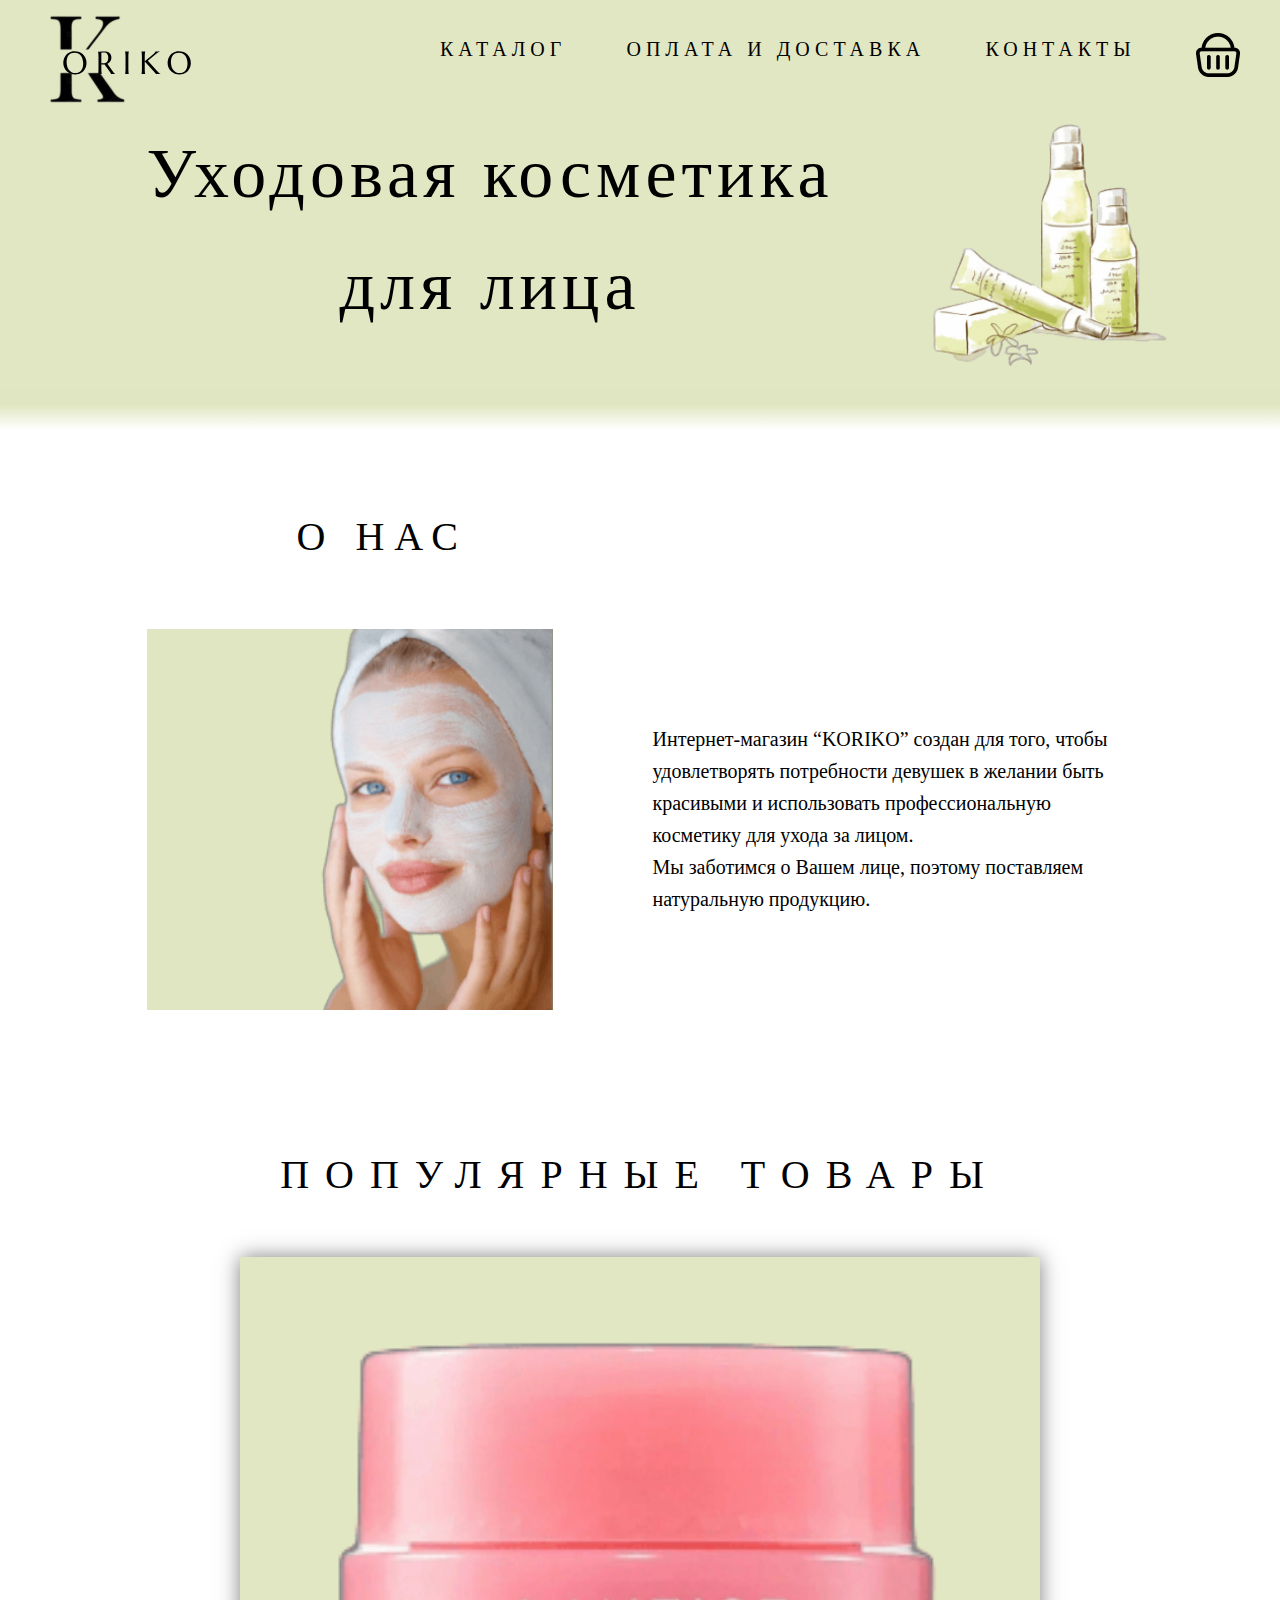
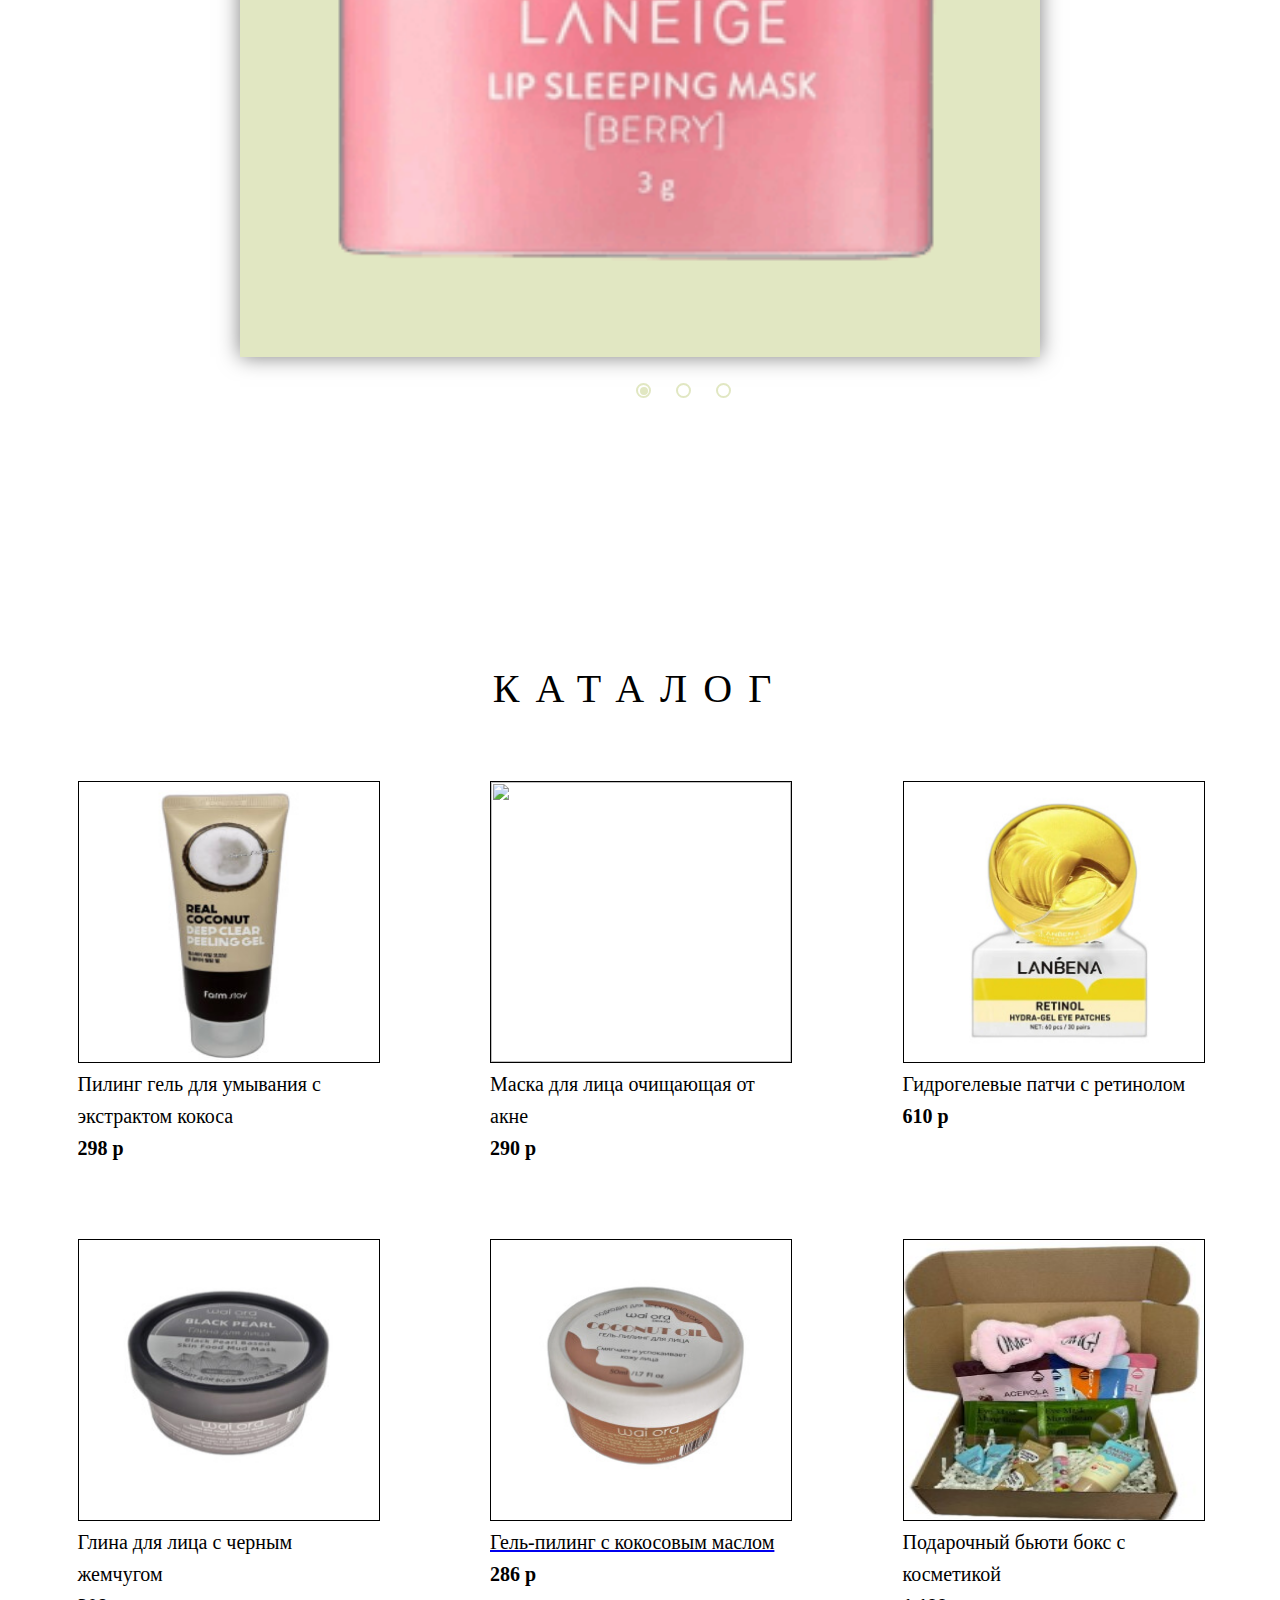
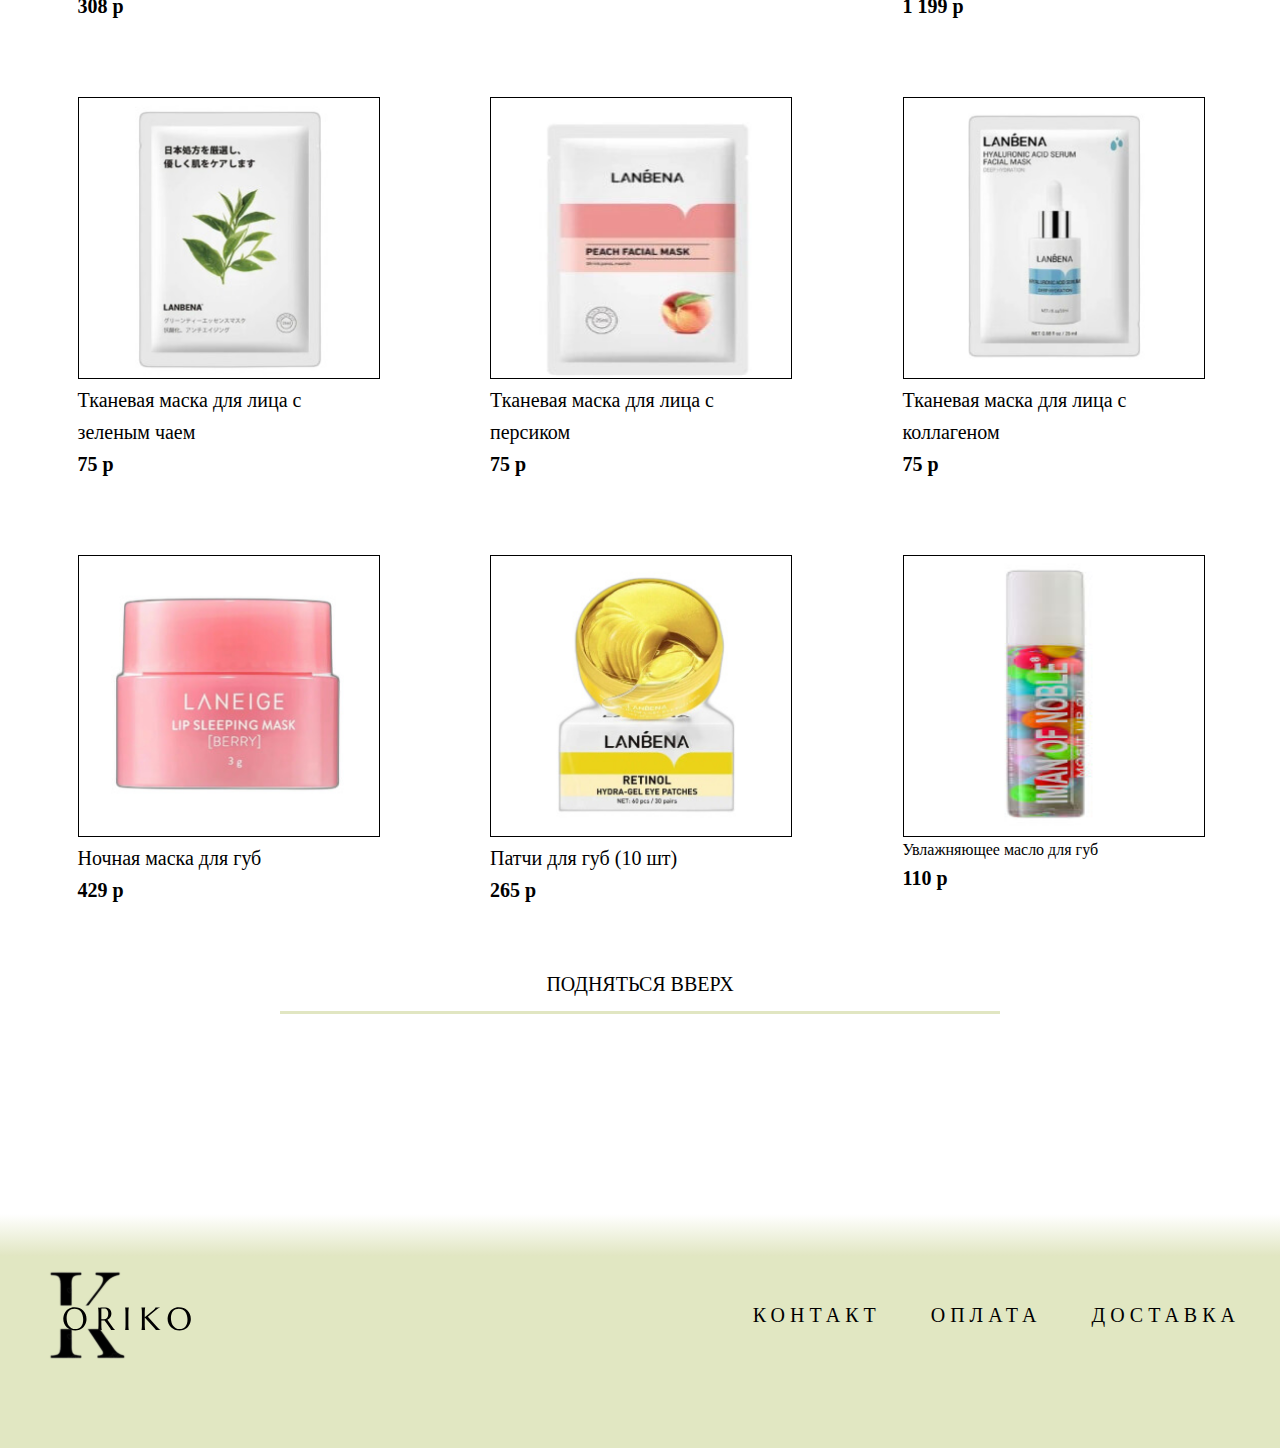
==== index.html @ 55447ae6 "Update index.html" ====
<!DOCTYPE html>
<html lang="en">

<head>
    <meta charset="UTF-8">
    <meta name="viewport" content="width=device-width, initial-scale=1.0">
    <link rel="stylesheet" href="css/reset.css">
    <link rel="stylesheet" href="css/normalize.css">
    <link rel="stylesheet" href="css/style.css">
    <title>Koriko</title>
</head>

<body>
    <header class="header-section">
        <div class="header-section__container container">
            <div class="header-section__inner">
                <div class="header-section__logo">
                    <img src="icons/logo.svg" alt="Logo" class="logo">
                </div>

                <nav class="nav-menu">
                    <a class="nav-menu__link" href="index.html#catalog">Каталог</a>
                    <a class="nav-menu__link" href="payment.html">Оплата и доставка</a>
                    <a class="nav-menu__link" href="contacts.html">Контакты</a>
                    <a class="nav-menu__link" href="basket.html"><img src="icons/корзина.png" alt="корзина"></a>
                </nav>
            </div>




            <div class="main-section">
                <a id="up"></a>
                <div class="main-section__container ">
                    <div class="main-section__intro">
                        <div class="main-section__intro__title">
                            <p class="main-section__intro__title">Уходовая косметика для лица</p>
                            <!-- <p>для лица</p> -->
                        </div>
                        <img class="intro-foto" src="img/баночки.png" alt="BG">
                    </div>
                </div>
            </div>
        </div>
        <div class="header-section__gradient"></div>
    </header>

    <main>
        <section class="second-section">
            <div class="second-section__container">
                <div class="second-section__wrapper">
                    <h2>О НАС</h2>
                </div>
                <div class="second-section__flex">
                    <div class="second-section__block">
                        <img class="second-section__foto" src="img/лицо.png" alt="">
                    </div>
                    <p class="second-section__text">Интернет-магазин “KORIKO” создан для того,
                        чтобы удовлетворять потребности девушек в желании быть красивыми
                        и использовать профессиональную косметику для ухода за лицом.
                        <br>Мы заботимся о Вашем лице, поэтому поставляем натуральную продукцию.
                    </p>
                </div>
            </div>
        </section>

        <section>
            <div class="third-section">
                <div class="third-section__wrapper">
                    <h2 class="third-section__title">ПОПУЛЯРНЫЕ ТОВАРЫ</h2>
                </div>
                <div class="wrapper">
                    <input type="radio" name="point" id="slide1" checked />
                    <input type="radio" name="point" id="slide2" />
                    <input type="radio" name="point" id="slide3" />
                    <div class="slider">
                        <div class="slides slide1">
                        </div>
                        <div class="slides slide2">
                        </div>
                        <div class="slides slide3">
                        </div>
                    </div>
                    <div class="controls">
                        <label for="slide1"></label>
                        <label for="slide2"></label>
                        <label for="slide3"></label>
                    </div>
                </div>
            </div>
        </section>

        <section class="fourth-section">
            <a id="catalog"></a>
            <h2 class="fourth-section__title">КАТАЛОГ</h2>
            <div class="fourth-section__container">
                <div class="fourth-section__product">
                    <div class="fourth-section__product-inner"><img src="img/пилинг.jpg" alt=""
                            class="fourth-section__logo"></div>
                    <p class="fourth-section__product-name">Пилинг гель для умывания с экстрактом кокоса</p>
                    <p class="fourth-section__product-price">298 р</p>
                </div>
                <div class="fourth-section__product">
                    <div class="fourth-section__product-inner"><img src="img/маска в баночке.jpg" alt=""
                            class="fourth-section__logo"></div>
                    <p class="fourth-section__product-name">Маска для лица очищающая от акне</p>
                    <p class="fourth-section__product-price">290 р</p>
                </div>
                <div class="fourth-section__product">
                    <div class="fourth-section__product-inner"><img src="img/патчи.jpg" alt=""
                            class="fourth-section__logo"></div>
                    <p class="fourth-section__product-name">Гидрогелевые патчи с ретинолом</p>
                    <p class="fourth-section__product-price">610 р</p>
                </div>
                <div class="fourth-section__product">
                    <div class="fourth-section__product-inner"><img src="img/глина.jpg" alt=""
                            class="fourth-section__logo"></div>
                    <p class="fourth-section__product-name">Глина для лица с черным жемчугом</p>
                    <p class="fourth-section__product-price">308 р</p>
                </div>
                <div class="fourth-section__product">
                    <div class="fourth-section__product-inner"><img src="img/гель.jpg" alt=""
                            class="fourth-section__logo"></div>
                    <a href="session.html">
                        <p class="fourth-section__product-name">Гель-пилинг с кокосовым маслом</p>
                    </a>
                    <p class="fourth-section__product-price">286 р</p>
                </div>
                <div class="fourth-section__product">
                    <div class="fourth-section__product-inner"><img src="img/бокс.jpg" alt=""
                            class="fourth-section__logo"></div>
                    <p class="fourth-section__product-name">Подарочный бьюти бокс с косметикой</p>
                    <p class="fourth-section__product-price">1 199 р</p>
                </div>
                <div class="fourth-section__product">
                    <div class="fourth-section__product-inner"><img src="img/зеленый чай.jpg" alt=""
                            class="fourth-section__logo"></div>
                    <p class="fourth-section__product-name">Тканевая маска для лица с зеленым чаем</p>
                    <p class="fourth-section__product-price">75 р</p>
                </div>
                <div class="fourth-section__product">
                    <div class="fourth-section__product-inner"><img src="img/персик.jpg" alt=""
                            class="fourth-section__logo"></div>
                    <p class="fourth-section__product-name">Тканевая маска для лица с персиком</p>
                    <p class="fourth-section__product-price">75 р</p>
                </div>
                <div class="fourth-section__product">
                    <div class="fourth-section__product-inner"><img src="img/сыворотка.jpg" alt=""
                            class="fourth-section__logo"></div>
                    <p class="fourth-section__product-name">Тканевая маска для лица с коллагеном</p>
                    <p class="fourth-section__product-price">75 р</p>
                </div>
                <div class="fourth-section__product">
                    <div class="fourth-section__product-inner"><img src="img/маска для губ.jpg" alt=""
                            class="fourth-section__logo"></div>
                    <p class="fourth-section__product-name">Ночная маска для губ</p>
                    <p class="fourth-section__product-price">429 р</p>
                </div>
                <div class="fourth-section__product">
                    <div class="fourth-section__product-inner"><img src="img/патчи.jpg" alt=""
                            class="fourth-section__logo"></div>
                    <p class="fourth-section__product-name">Патчи для губ (10 шт)</p>
                    <p class="fourth-section__product-price">265 р</p>
                </div>
                <div class="fourth-section__product">
                    <div class="fourth-section__product-inner"><img src="img/масло (1).jpg" alt=""
                            class="fourth-section__logo"></div>
                    <p>Увлажняющее масло для губ</p>
                    <p class="fourth-section__product-price">110 р</p>
                </div>

            </div>

            <div class="fourth-section__upp-btn">
                <p><a href="#up">Подняться вверх</a></p>
            </div>
        </section>
    </main>

    <div class="header-section__gradient-2"></div>
    <footer class="footer-section">
        <div class="header-section__container container">
            <div class="header-section__inner">
                <div class="header-section__logo">
                    <img src="icons/logo.svg" alt="Logo">
                </div>
                <div class="footer-section__right-wrapper">
                    <a href="/src/contacts.html" class="nav-menu__link">Контакт</a>
                    <a href="/src/payment.html" class="nav-menu__link">Оплата</a>
                    <a href="/src/basket.html" class="nav-menu__link">Доставка</a>
                </div>
            </div>
        </div>
    </footer>
</body>

</html>
---- css/style.css ----
@charset "UTF-8";body{margin:0;font-family:Playfair Display SC;line-height:1.6;box-sizing:border-box;display:flex;flex-direction:column;align-items:center;min-height:100vh}*:before,*:after{box-sizing:border-box}h1,h2,h3,h4,h5,h6{margin:0}.container{max-width:1440px}main{width:100%;display:flex;flex-direction:column;align-items:center;flex-grow:1}.header-section{width:100%;position:relative;top:0;left:0;right:0;background:#E1E7C2;margin-bottom:75px;display:flex;flex-direction:column;align-items:center}.header-section__gradient{width:100%;height:41.907px;background:linear-gradient(180deg,#E1E6C2 40.1%,#FFF 100%)}.header-section__gradient-2{width:100%;height:41.907px;background:linear-gradient(180deg,#FFF 0,#E1E6C2 100%)}.header-section__container{width:1200px;display:flex;flex-direction:column;align-items:center}.header-section__inner{display:flex;width:100%;justify-content:space-between;align-items:center;gap:20px}.header-section__logo{display:flex;align-items:center;width:153px;height:auto}.nav-menu{display:flex;justify-content:space-between;text-transform:uppercase;gap:50px;width:800px}.nav-menu__link{color:#000;text-align:center;font-family:Playfair Display SC;text-decoration:none;font-size:20px;font-style:normal;font-weight:400;line-height:128.3% 25.66px;letter-spacing:5px;text-transform:uppercase;transition:color 0.2s linear;display:inline-block;vertical-align:top;letter-spacing:5px;white-space:nowrap}.nav-menu__link:hover{color:#6c996f}.nav-menu__link:hover:after{opacity:1}.intro-foto{width:300px;height:auto}.main-section__container{display:flex;justify-content:center;flex-direction:column}.main-section__intro{display:flex;justify-content:space-evenly}.main-section__intro__title{color:#000;text-align:center;font-family:Playfair Display SC;max-width:800px;font-size:70px;font-style:normal;font-weight:400;line-height:128.3% 25.66px;letter-spacing:5px}.main-section__intro__title-text{display:flex;align-items:center;color:#000;font-family:Playfair Display SC;font-size:45px;font-style:normal;font-weight:400;line-height:128.3% 46.188px;letter-spacing:9px}.main-section__intro__title-text-2{color:#000;font-family:Playfair Display SC;font-size:48px;font-style:normal;font-weight:400;line-height:128.3% 61.584px;letter-spacing:12px;text-transform:uppercase}.main-section__intro__title-text-3{color:#494E2D;font-family:Playfair Display SC;font-size:48px;font-style:normal;font-weight:400;line-height:128.3% 61.584px;letter-spacing:12px;text-transform:uppercase}.main-section__intro__title-text-4{color:#000;font-family:Playfair Display SC;font-size:48px;font-style:normal;font-weight:400;line-height:128.3% 61.584px;letter-spacing:12px;text-transform:uppercase;padding-left:194px}.second-section{display:flex;justify-content:center;align-items:center}.second-section__container{display:flex;justify-content:center;flex-direction:column}.second-section__wrapper{display:flex;color:#000;font-family:Playfair Display SC;font-size:40px;font-style:normal;font-weight:400;line-height:128.3% 51.32px;letter-spacing:10px;padding-left:150px}.second-section__flex{display:flex;justify-content:space-around;max-width:1200px;align-items:center;gap:100px;padding-top:60px}.second-section__block{width:406px;height:381px;background:#E1E6C2}.second-section__foto{width:auto;height:381px;padding-left:171px}.second-section__text{color:#000;font-family:Montserrat;font-size:20px;font-style:normal;font-weight:400;line-height:136.5% 27.3px;width:481px}.third-section__title{color:#000;text-align:center;font-family:Playfair Display SC;font-size:40px;font-style:normal;font-weight:400;line-height:128.3% 51.32px;letter-spacing:16px;text-transform:uppercase;margin-top:133px}.third-section__block{background:#000;width:100px;height:150px}.third-section__wrapper{margin-bottom:50px}.slide1{background-image:url(../img/губы.png);background-repeat:no-repeat;background-position:center center;background-size:cover}.slide2{background-image:url(../img/сыворотка.png);background-repeat:no-repeat;background-position:center center;background-size:cover}.slide3{background-image:url(../img/гель.png);background-repeat:no-repeat;background-position:center center;background-size:cover}.wrapper{height:auto;position:relative;width:auto}.wrapper > input{display:none}.wrapper .controls{left:48%;position:absolute}.wrapper label{cursor:pointer;display:inline-block;height:8px;margin:30px 12px 0 16px;position:relative;width:8px;border-radius:50%;transition:background ease-in-out 0.5s}.wrapper label:after{border:2px solid #E1E7C2;content:"";display:block;height:15px;left:-4px;position:absolute;top:-4px;width:15px;border-radius:50%}.wrapper label:hover,.wrapper #slide1:checked ~ .controls label:nth-of-type(1),.wrapper #slide2:checked ~ .controls label:nth-of-type(2),.wrapper #slide3:checked ~ .controls label:nth-of-type(3){background:#E1E7C2}.slider{background-color:#E1E7C2;height:700px;overflow:hidden;position:relative;width:800px;box-shadow:0 0 20px rgba(0,0,0,0.5);margin:0 auto}.slider__text{color:#fff;margin-left:10px}.slides{height:inherit;opacity:0;position:absolute;width:inherit;z-index:0;transform:scale(1.5);transition:transform ease-in-out 0.5s,opacity ease-in-out 0.5s}#slide1:checked ~ .slider > .slide1,#slide2:checked ~ .slider > .slide2,#slide3:checked ~ .slider > .slide3{opacity:1;z-index:1;transform:scale(1)}.wrapper label:hover,#slide1:checked ~ .controls label:nth-of-type(1),#slide2:checked ~ .controls label:nth-of-type(2),#slide3:checked ~ .controls label:nth-of-type(3){background:#ddd}.fourth-section{display:flex;flex-direction:column;justify-content:center;align-items:center;margin-bottom:200px}.fourth-section__container{display:flex;justify-content:space-evenly;gap:75px;flex-wrap:wrap;max-width:1200px}.fourth-section__title{color:#000;text-align:center;font-family:Playfair Display SC;font-size:40px;font-style:normal;font-weight:400;line-height:128.3% 51.32px;letter-spacing:16px;margin:300px 0 60px 0;padding:0}.fourth-section__product{max-width:300px}.fourth-section__product-inner{display:flex;justify-content:center;align-items:center;border:1px solid #000;width:300px;height:280px}.fourth-section__product-name{color:#000;font-family:Montserrat;font-size:20px;font-style:normal;font-weight:400;line-height:128.3% 25.66px;margin-top:5px}.fourth-section__product-price{color:#000;font-family:Montserrat;font-size:20px;font-style:normal;font-weight:700;line-height:128.3% 25.66px}.fourth-section__logo{width:300px;height:280px}.fourth-section__upp-btn{width:60%;display:flex;flex-direction:column;align-items:center;border-bottom:3px solid #E1E6C2;margin-top:60px;padding-bottom:10px}.fourth-section__upp-btn p{font-size:22px}.fourth-section__upp-btn p a{text-decoration:none;color:#000;font-family:Montserrat;font-size:20px;font-style:normal;font-weight:400;line-height:128.3% 25.66px;text-transform:uppercase}.payment-section .section-1{width:1200px;display:flex;justify-content:space-between;align-items:center}.payment-section .section-1__wrapper{display:flex;flex-direction:column;align-items:center;width:350px;height:122px;text-align:center}.payment-section .section-1__wrapper p:last-child{width:220px}.payment-section .section-1__strip{width:340px}.payment-section .section-1__title{color:#000;text-align:center;font-family:Montserrat;font-size:30px;font-style:normal;font-weight:400;line-height:128.3% 25.66px;letter-spacing:0.2px}.payment-section .section-1__strip{width:373.001px;height:0}.payment-section .section-1__text{color:#000;text-align:center;font-family:Montserrat;font-size:24px;font-style:normal;font-weight:400;line-height:128.3% 30.792px;letter-spacing:0.24px}.section-2{display:flex;justify-content:space-between;align-items:center}.section-2__wrapper{display:flex;justify-content:space-around;flex-direction:column;align-items:center;width:500px}.section-2__text{color:#000;text-align:center;font-family:Montserrat;font-size:35px;font-style:normal;font-weight:400;line-height:128.3% 30.792px;letter-spacing:6px}.session-section{margin:auto;width:800px}.session-section__container{display:flex;margin-top:20px}.session-section__text{display:flex;flex-direction:column;margin:10px 0 0 15px;font-size:18px}.session-section__text .title{color:#000;font-family:Montserrat;font-size:32px;font-style:normal;font-weight:400;line-height:136.5% 43.68px;text-transform:uppercase;margin-bottom:10px}.session-section__text .title span{font-size:56px}.session-section__text-mini{color:#000;font-family:Montserrat;font-size:20px;font-style:normal;font-weight:400;line-height:136.5% 27.3px;margin-bottom:10px}.session-section img{align-items:center;width:364px;height:364px;border-radius:20px}.session-section button{width:315px;height:67px;border-radius:56px;border:0;background:#C8D095}.section-3{display:flex;flex-direction:column;gap:20px}.section-3__product{display:flex;border-bottom:1px solid #000;border-top:1px solid #000;width:100%;justify-content:space-between}.section-3__product-info{display:flex;margin:20px 0}.section-3__product-info img{border:1px solid #000;margin-right:20px}.section-3__product-price{margin:20px 0;width:400px;display:flex;justify-content:space-around;align-items:center}.section-3__product-price p{color:#000;text-align:center;font-family:Montserrat;font-size:25px;font-style:normal;font-weight:700}.section-3__product-price p:last-child{font-size:30px}.section-3__title{color:#000;font-family:Montserrat;font-style:normal;font-weight:400;line-height:128.3% 25.66px;padding:15px;width:250px;font-size:24px;line-height:24px}.section-3__wrapper{width:70%;display:flex;justify-content:right}.section-3__wrapper-summa{color:#000;text-align:right;font-family:Montserrat;font-size:32px;font-style:normal;font-weight:700;line-height:128.3% 41.056px}.section-3__button{width:100%;height:70px;font-size:32px;border-radius:31px;border:0;background:#C8D095;margin:30px}.wrapper-form{list-style-type:none;padding:0}.wrapper-form__title{display:flex;align-items:center;color:#000;font-family:Playfair Display SC;font-size:50px;font-style:normal;font-weight:400;line-height:128.3% 41.056px;letter-spacing:0.32px;text-transform:uppercase}.wrapper-form__button{width:100%;height:70px;font-size:32px;border-radius:31px;border:0;background:#C8D095}.form-row{display:flex;justify-content:flex-end;padding:0.5em}.form-row > label{color:#000;font-family:Montserrat;font-size:24px;font-style:normal;font-weight:400;line-height:128.3% 30.792px;letter-spacing:0.24px;padding:0.5em 1em 0.5em 0;flex:1}.form-row > input{flex:2;width:270px;height:38px;flex-shrink:0;border-radius:34px;border:0;background:#D9D9D9;margin-right:10px;margin-bottom:10px}.form-row > input,.form-row button{padding:0.5em}.footer-section{width:100%;position:relative;top:0;left:0;right:0;height:192px;background:#E1E7C2;display:flex;justify-content:center}.footer-section__container{width:1200px;display:flex;justify-content:space-between}.footer-section__nav-menu{display:inline-block;flex-direction:column;color:#000;text-align:center;font-family:Playfair Display SC;font-size:20px;font-style:normal;font-weight:400;line-height:128.3% 25.66px}.footer-section__right-wrapper{display:flex;gap:50px}@media (max-width:1024px){.fourth-section__container{gap:0} .logo{width:100px}}@media (max-width:767px){.second-section__flex{margin:0 auto;display:block;gap:20px}}
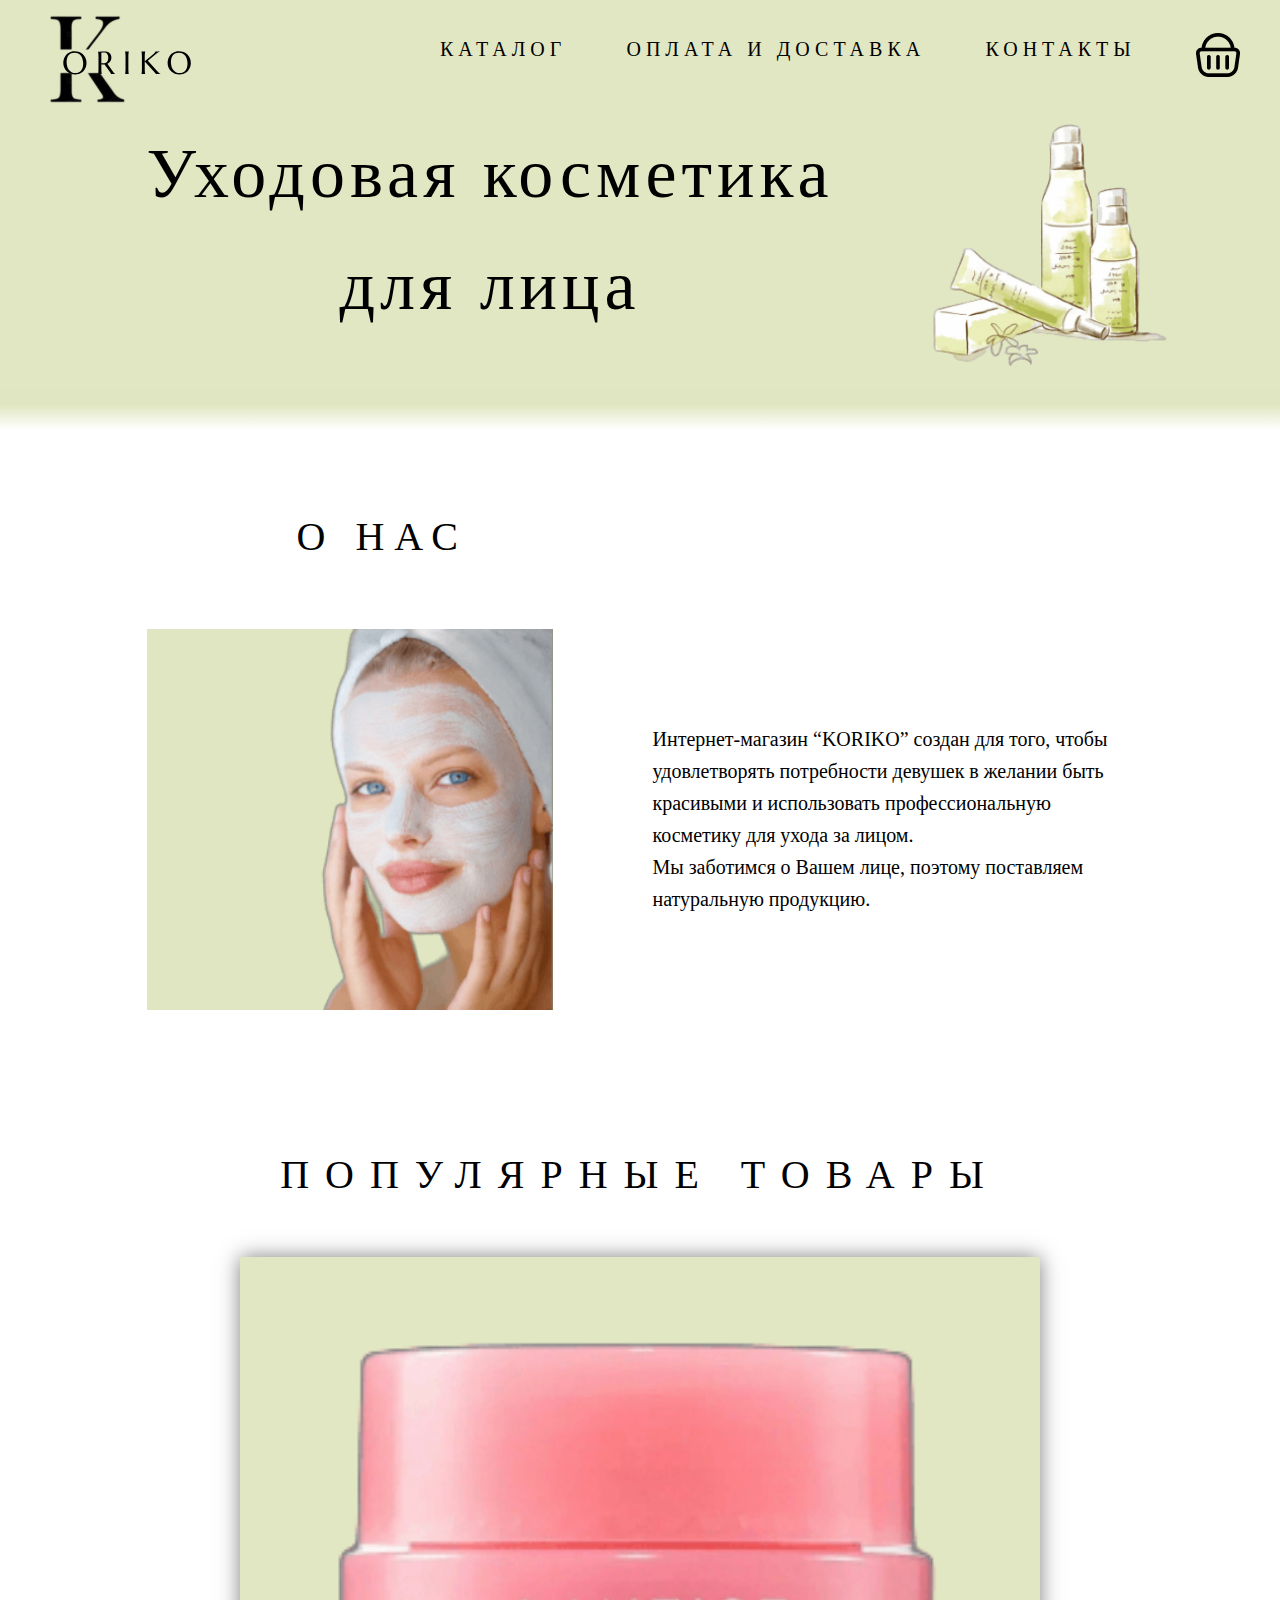
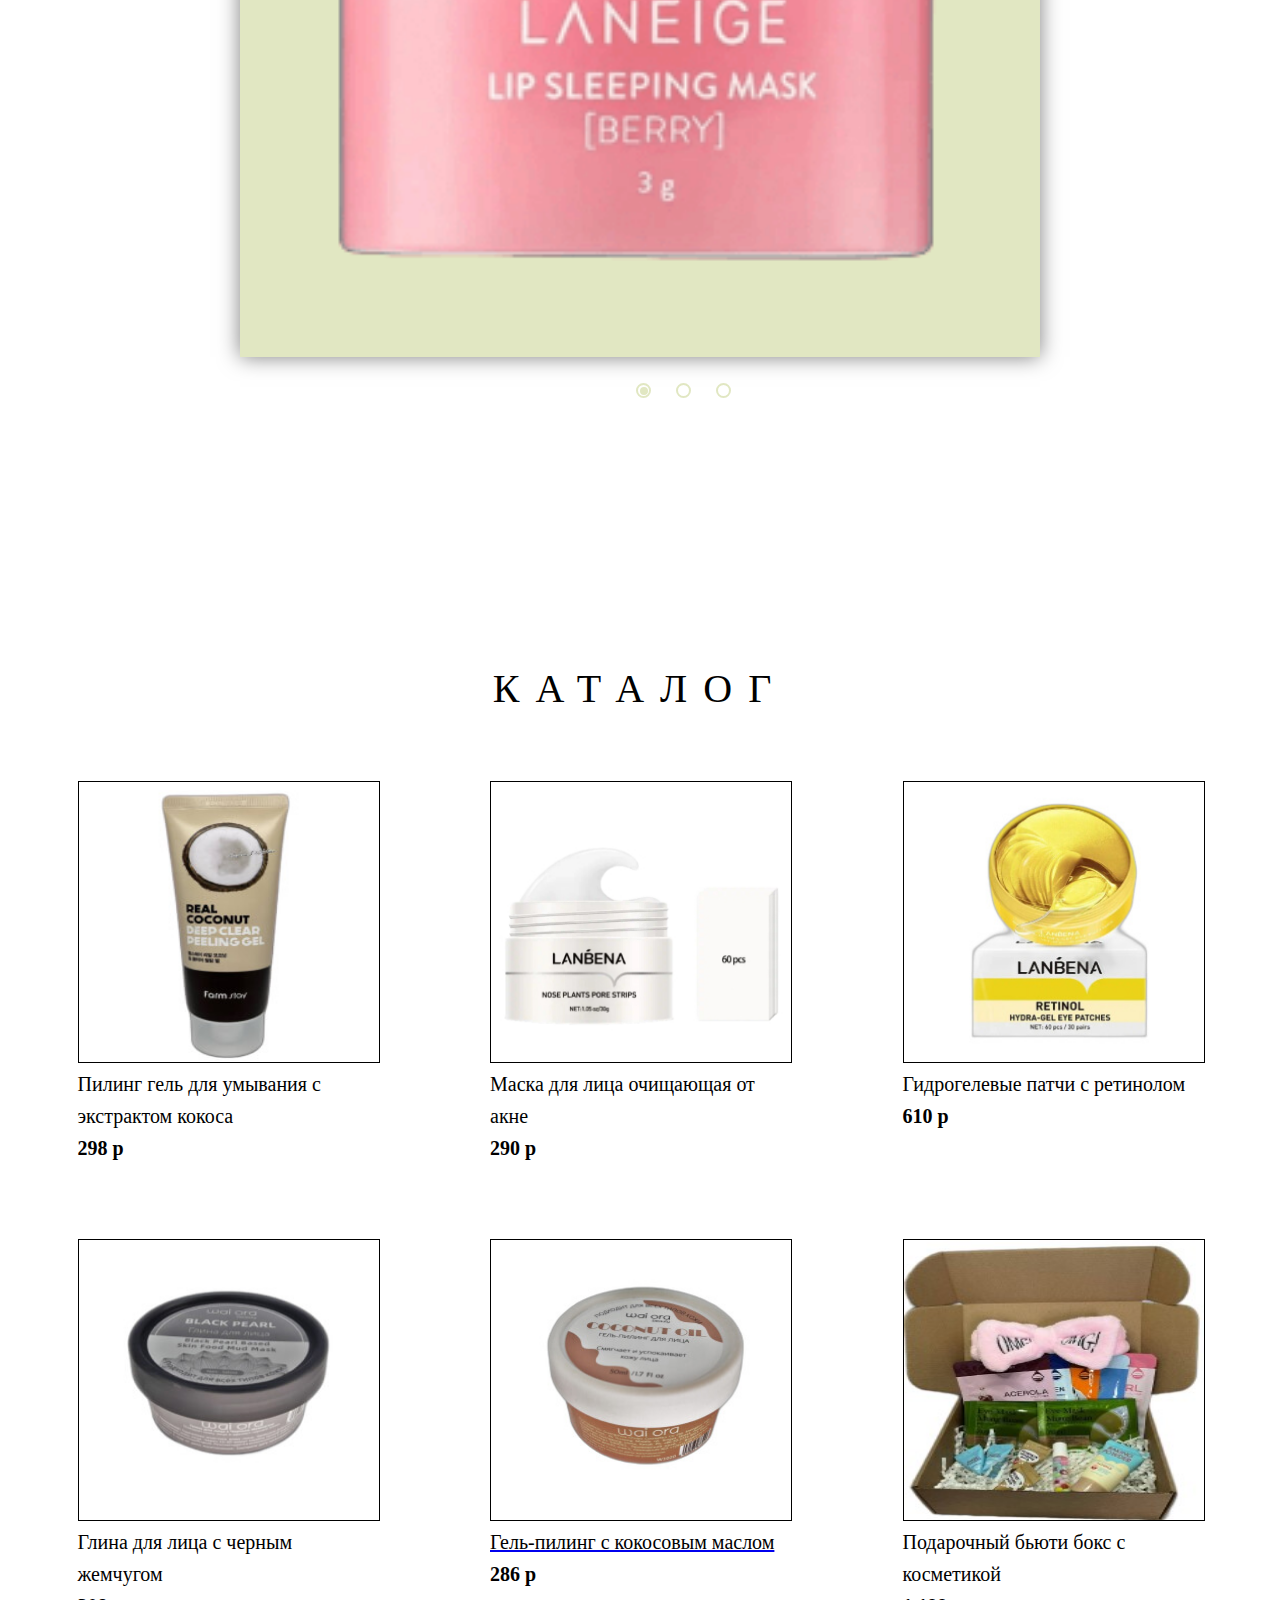
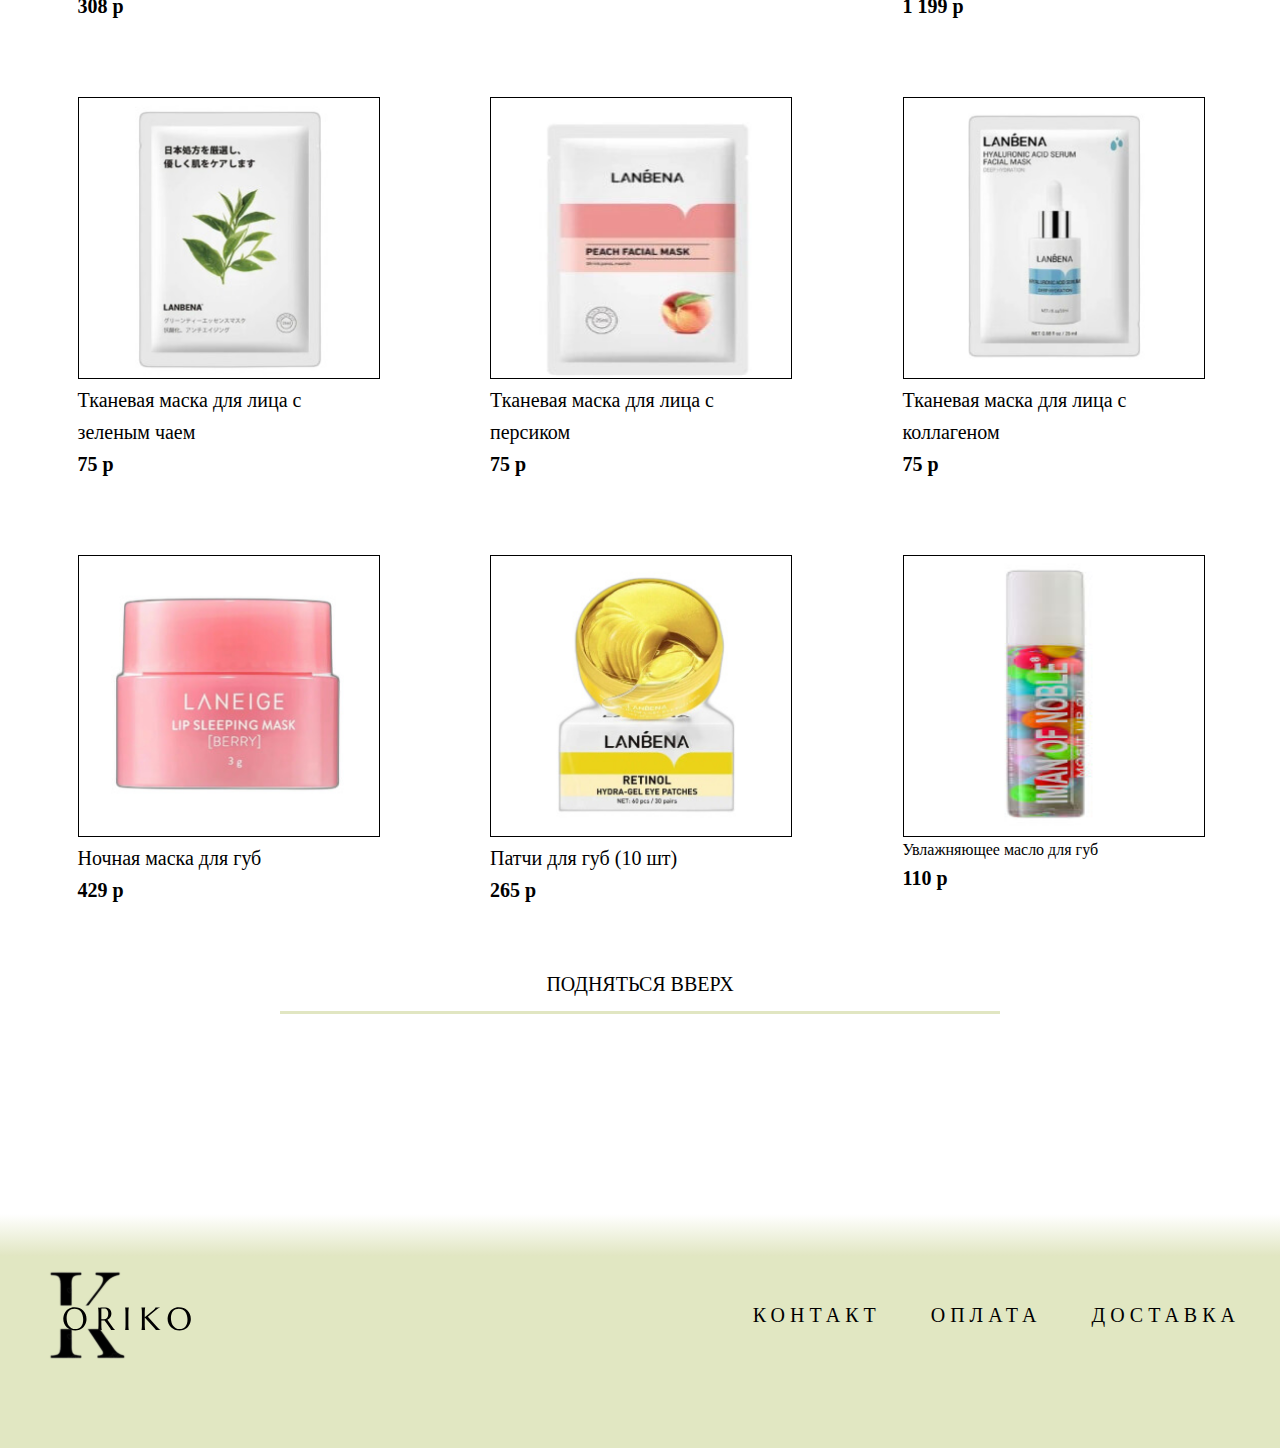
==== commit 777b154c: "Update index.html" ====
--- a/index.html
+++ b/index.html
@@ -185,9 +185,9 @@
                     <img src="icons/logo.svg" alt="Logo">
                 </div>
                 <div class="footer-section__right-wrapper">
-                    <a href="/src/contacts.html" class="nav-menu__link">Контакт</a>
-                    <a href="/src/payment.html" class="nav-menu__link">Оплата</a>
-                    <a href="/src/basket.html" class="nav-menu__link">Доставка</a>
+                    <a href="contacts.html" class="nav-menu__link">Контакт</a>
+                    <a href="payment.html" class="nav-menu__link">Оплата</a>
+                    <a href="payment.html" class="nav-menu__link">Доставка</a>
                 </div>
             </div>
         </div>
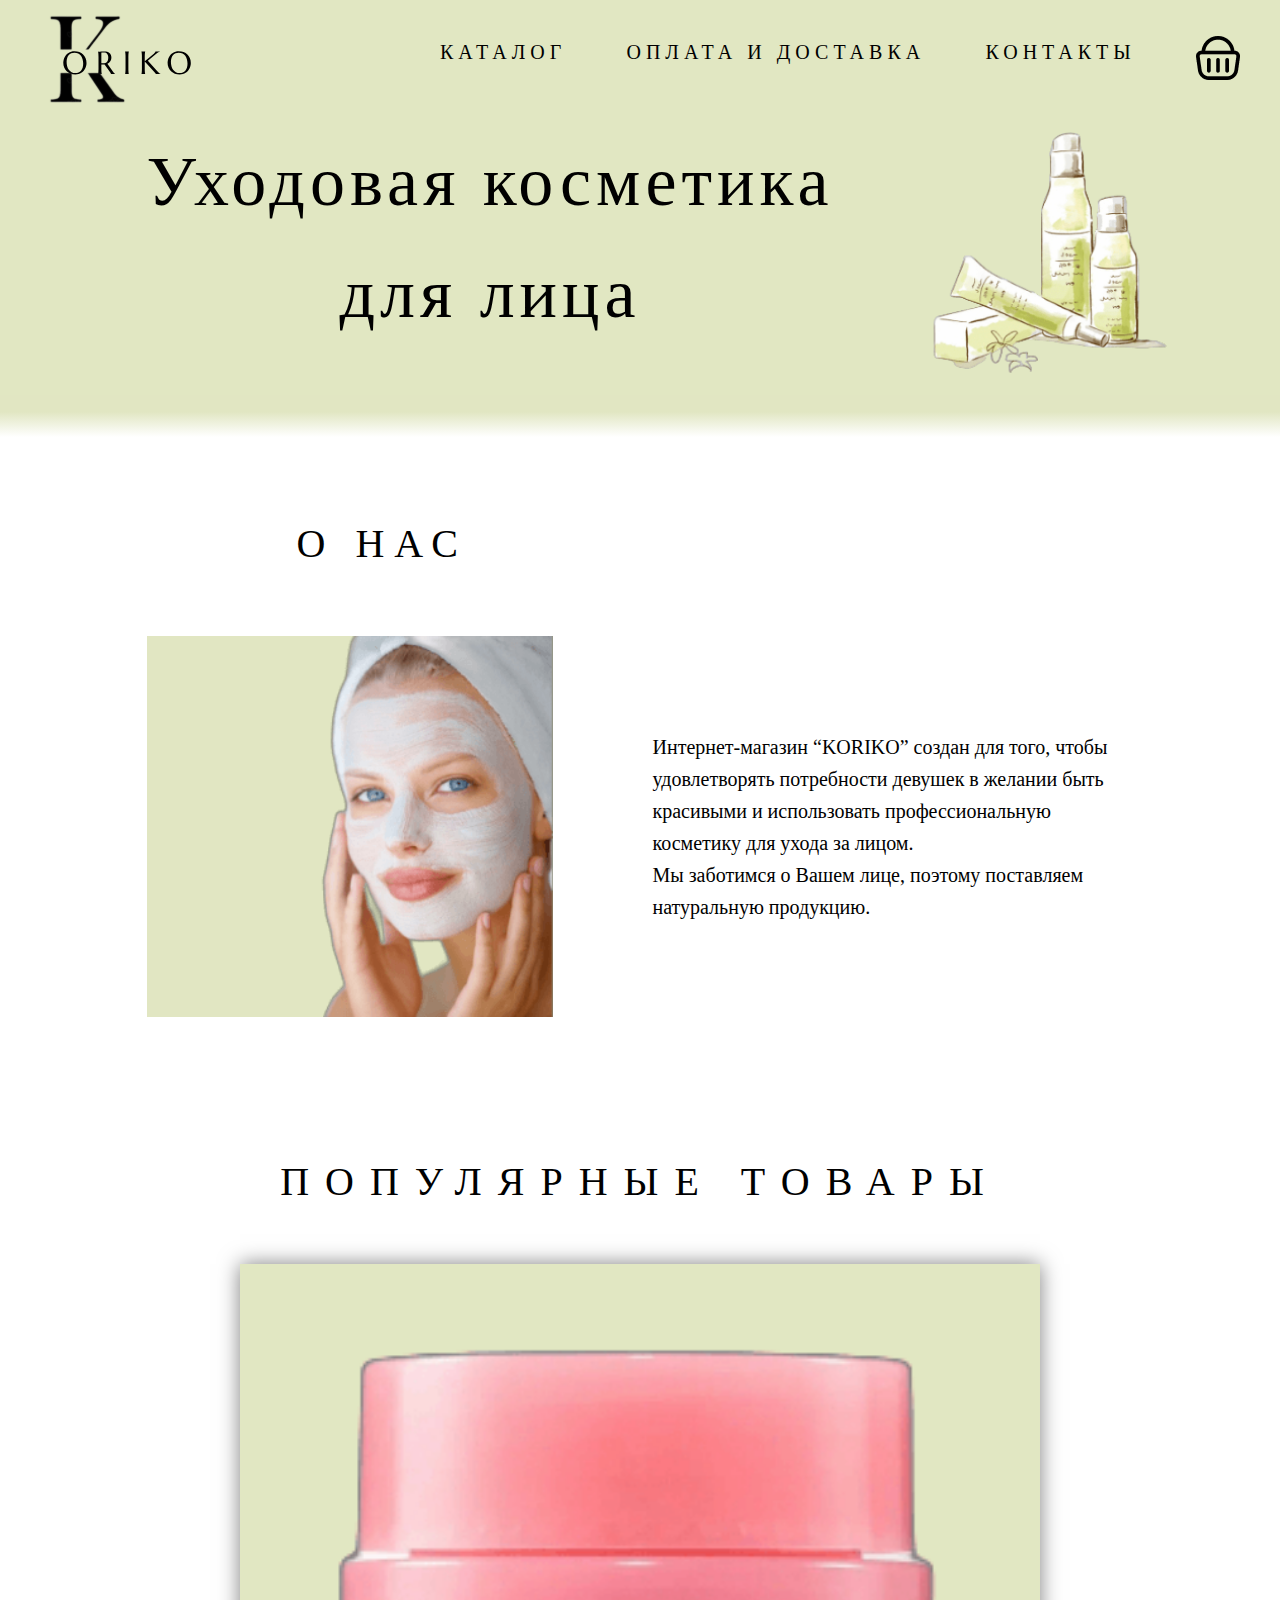
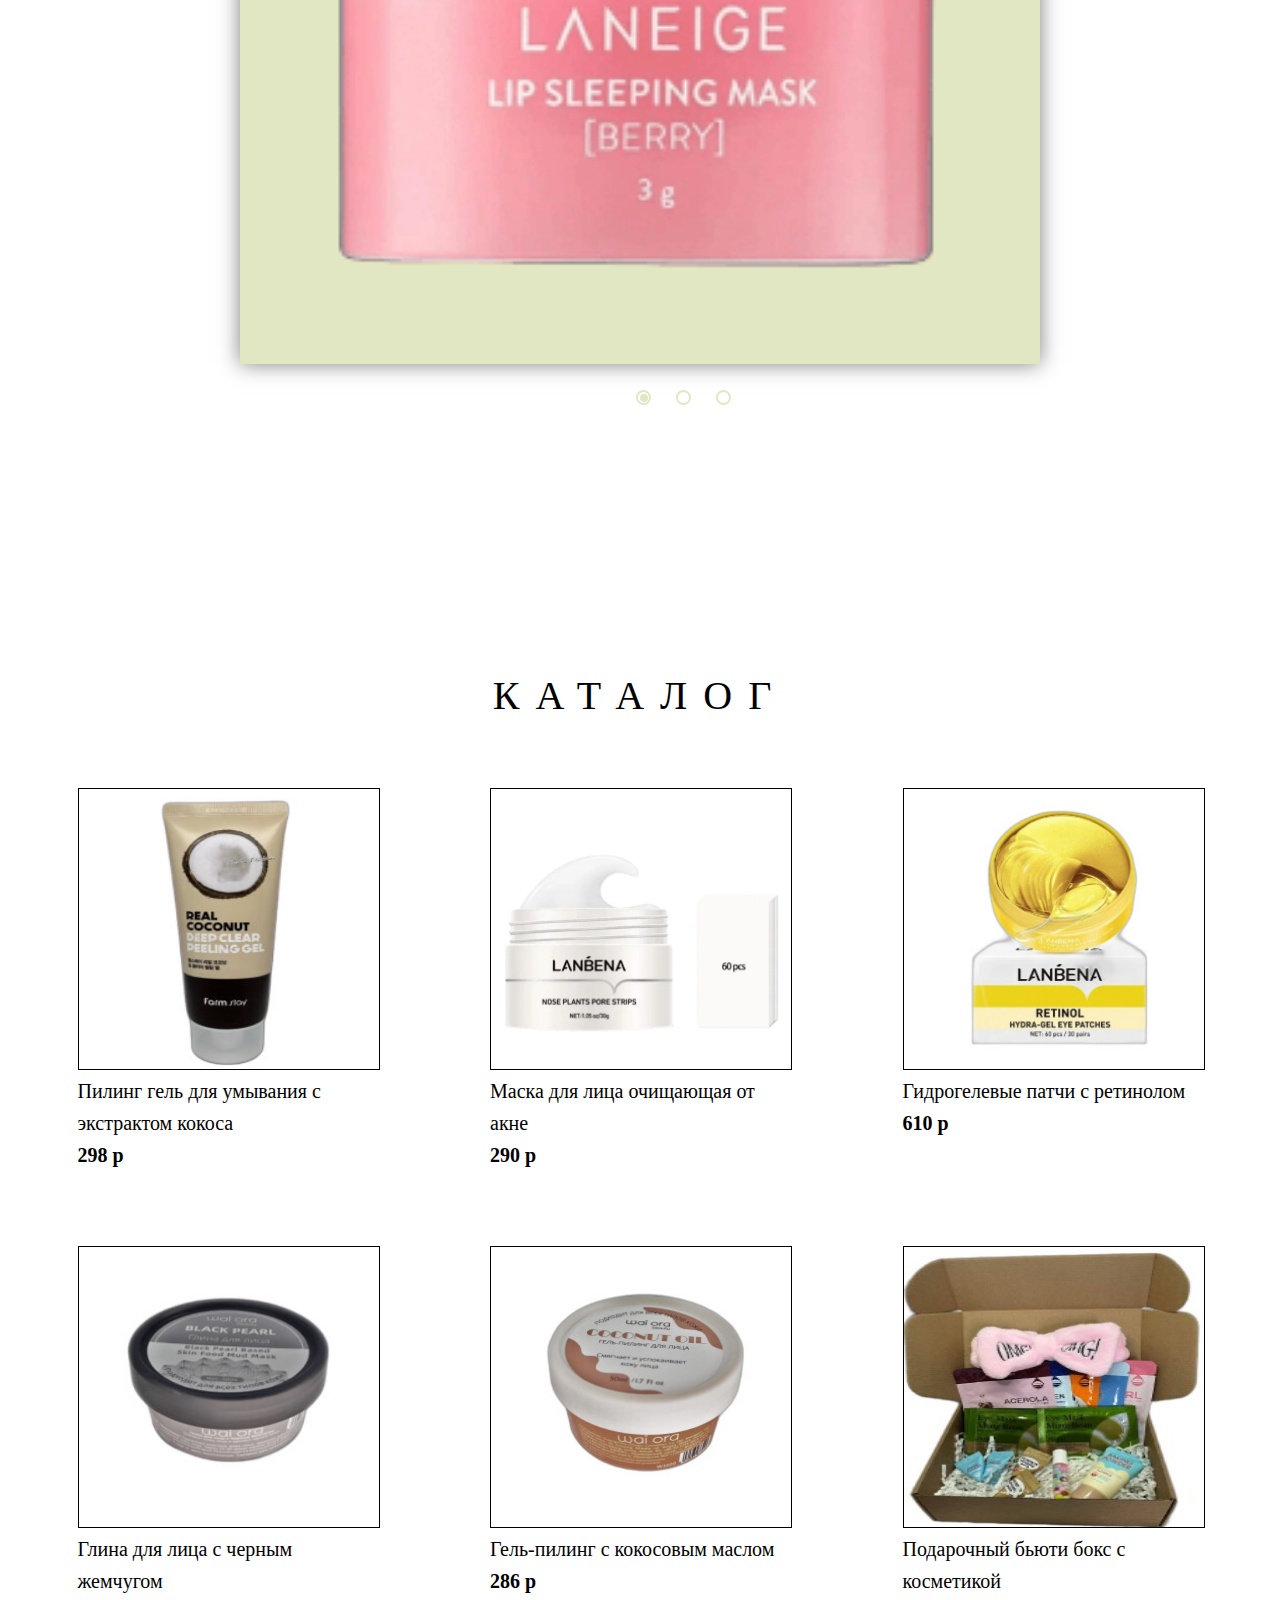
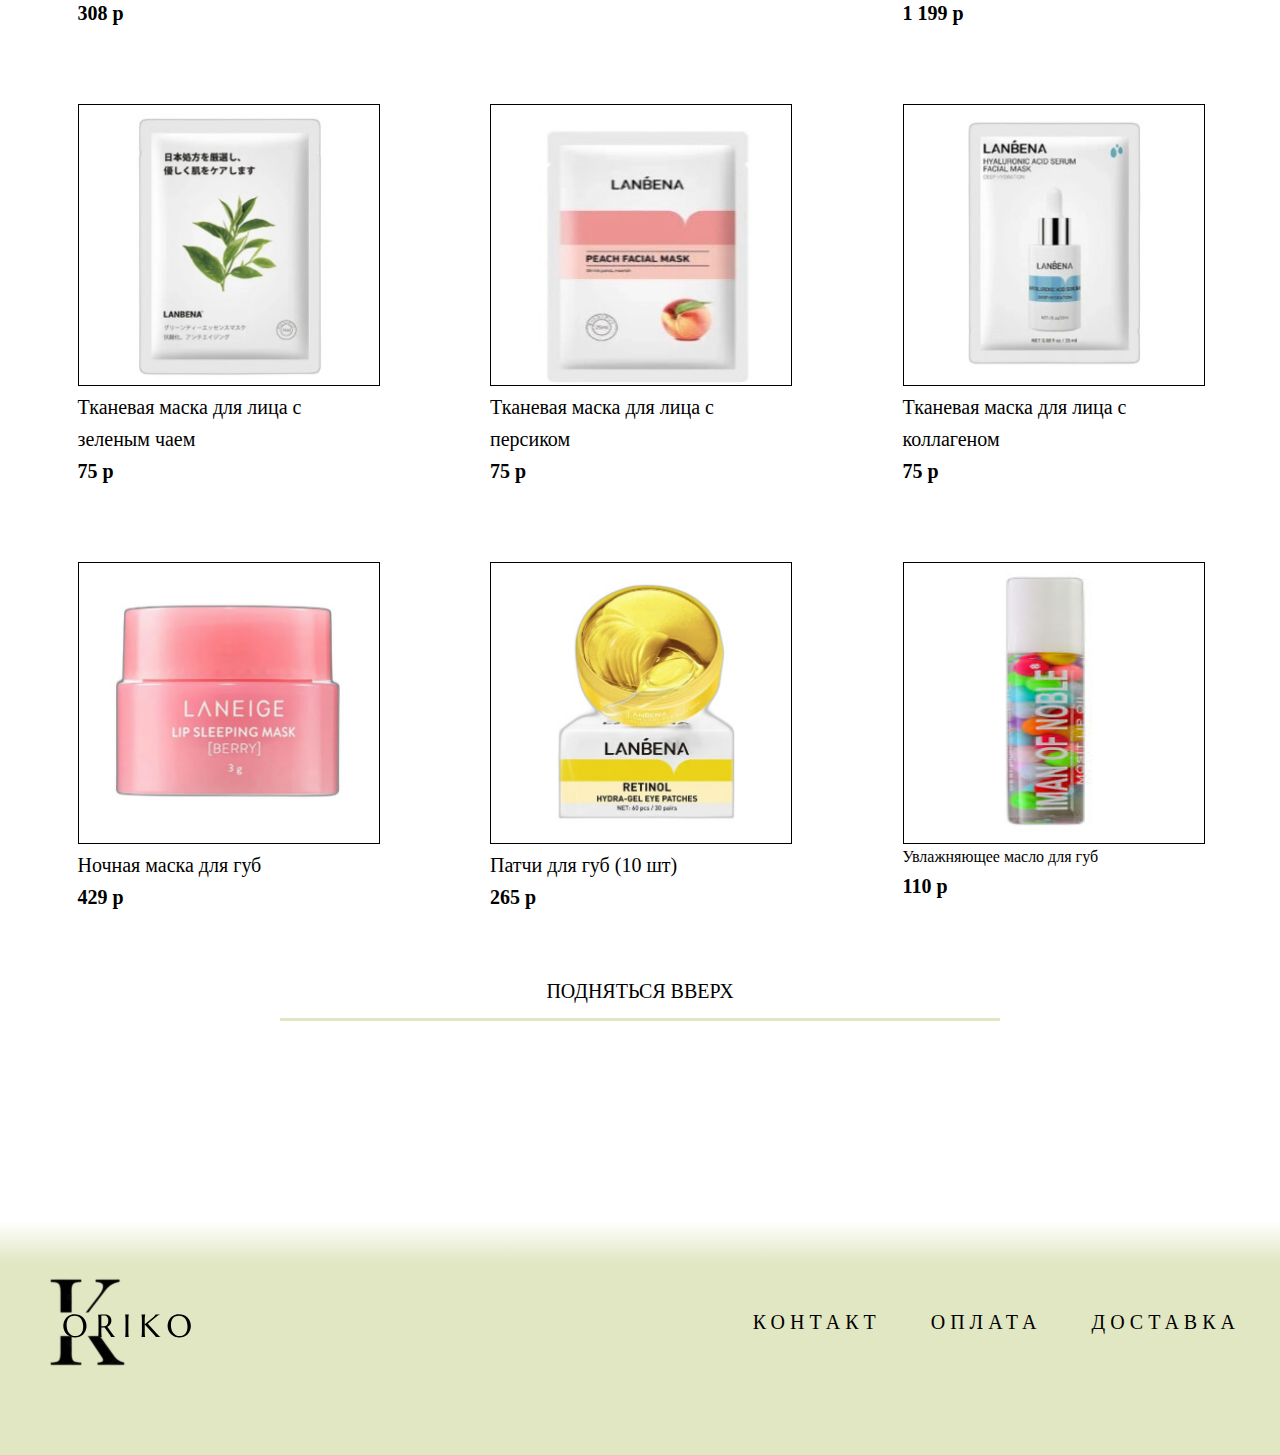
==== commit e56b5e63: "Update index.html" ====
--- a/index.html
+++ b/index.html
@@ -15,7 +15,7 @@
         <div class="header-section__container container">
             <div class="header-section__inner">
                 <div class="header-section__logo">
-                    <img src="icons/logo.svg" alt="Logo" class="logo">
+                    <a href="index.html"><img src="icons/logo.svg" alt="Logo" class="logo"></a>
                 </div>
 
                 <nav class="nav-menu">
--- a/css/style.css
+++ b/css/style.css
@@ -1 +1 @@
-@charset "UTF-8";body{margin:0;font-family:Playfair Display SC;line-height:1.6;box-sizing:border-box;display:flex;flex-direction:column;align-items:center;min-height:100vh}*:before,*:after{box-sizing:border-box}h1,h2,h3,h4,h5,h6{margin:0}.container{max-width:1440px}main{width:100%;display:flex;flex-direction:column;align-items:center;flex-grow:1}.header-section{width:100%;position:relative;top:0;left:0;right:0;background:#E1E7C2;margin-bottom:75px;display:flex;flex-direction:column;align-items:center}.header-section__gradient{width:100%;height:41.907px;background:linear-gradient(180deg,#E1E6C2 40.1%,#FFF 100%)}.header-section__gradient-2{width:100%;height:41.907px;background:linear-gradient(180deg,#FFF 0,#E1E6C2 100%)}.header-section__container{width:1200px;display:flex;flex-direction:column;align-items:center}.header-section__inner{display:flex;width:100%;justify-content:space-between;align-items:center;gap:20px}.header-section__logo{display:flex;align-items:center;width:153px;height:auto}.nav-menu{display:flex;justify-content:space-between;text-transform:uppercase;gap:50px;width:800px}.nav-menu__link{color:#000;text-align:center;font-family:Playfair Display SC;text-decoration:none;font-size:20px;font-style:normal;font-weight:400;line-height:128.3% 25.66px;letter-spacing:5px;text-transform:uppercase;transition:color 0.2s linear;display:inline-block;vertical-align:top;letter-spacing:5px;white-space:nowrap}.nav-menu__link:hover{color:#6c996f}.nav-menu__link:hover:after{opacity:1}.intro-foto{width:300px;height:auto}.main-section__container{display:flex;justify-content:center;flex-direction:column}.main-section__intro{display:flex;justify-content:space-evenly}.main-section__intro__title{color:#000;text-align:center;font-family:Playfair Display SC;max-width:800px;font-size:70px;font-style:normal;font-weight:400;line-height:128.3% 25.66px;letter-spacing:5px}.main-section__intro__title-text{display:flex;align-items:center;color:#000;font-family:Playfair Display SC;font-size:45px;font-style:normal;font-weight:400;line-height:128.3% 46.188px;letter-spacing:9px}.main-section__intro__title-text-2{color:#000;font-family:Playfair Display SC;font-size:48px;font-style:normal;font-weight:400;line-height:128.3% 61.584px;letter-spacing:12px;text-transform:uppercase}.main-section__intro__title-text-3{color:#494E2D;font-family:Playfair Display SC;font-size:48px;font-style:normal;font-weight:400;line-height:128.3% 61.584px;letter-spacing:12px;text-transform:uppercase}.main-section__intro__title-text-4{color:#000;font-family:Playfair Display SC;font-size:48px;font-style:normal;font-weight:400;line-height:128.3% 61.584px;letter-spacing:12px;text-transform:uppercase;padding-left:194px}.second-section{display:flex;justify-content:center;align-items:center}.second-section__container{display:flex;justify-content:center;flex-direction:column}.second-section__wrapper{display:flex;color:#000;font-family:Playfair Display SC;font-size:40px;font-style:normal;font-weight:400;line-height:128.3% 51.32px;letter-spacing:10px;padding-left:150px}.second-section__flex{display:flex;justify-content:space-around;max-width:1200px;align-items:center;gap:100px;padding-top:60px}.second-section__block{width:406px;height:381px;background:#E1E6C2}.second-section__foto{width:auto;height:381px;padding-left:171px}.second-section__text{color:#000;font-family:Montserrat;font-size:20px;font-style:normal;font-weight:400;line-height:136.5% 27.3px;width:481px}.third-section__title{color:#000;text-align:center;font-family:Playfair Display SC;font-size:40px;font-style:normal;font-weight:400;line-height:128.3% 51.32px;letter-spacing:16px;text-transform:uppercase;margin-top:133px}.third-section__block{background:#000;width:100px;height:150px}.third-section__wrapper{margin-bottom:50px}.slide1{background-image:url(../img/губы.png);background-repeat:no-repeat;background-position:center center;background-size:cover}.slide2{background-image:url(../img/сыворотка.png);background-repeat:no-repeat;background-position:center center;background-size:cover}.slide3{background-image:url(../img/гель.png);background-repeat:no-repeat;background-position:center center;background-size:cover}.wrapper{height:auto;position:relative;width:auto}.wrapper > input{display:none}.wrapper .controls{left:48%;position:absolute}.wrapper label{cursor:pointer;display:inline-block;height:8px;margin:30px 12px 0 16px;position:relative;width:8px;border-radius:50%;transition:background ease-in-out 0.5s}.wrapper label:after{border:2px solid #E1E7C2;content:"";display:block;height:15px;left:-4px;position:absolute;top:-4px;width:15px;border-radius:50%}.wrapper label:hover,.wrapper #slide1:checked ~ .controls label:nth-of-type(1),.wrapper #slide2:checked ~ .controls label:nth-of-type(2),.wrapper #slide3:checked ~ .controls label:nth-of-type(3){background:#E1E7C2}.slider{background-color:#E1E7C2;height:700px;overflow:hidden;position:relative;width:800px;box-shadow:0 0 20px rgba(0,0,0,0.5);margin:0 auto}.slider__text{color:#fff;margin-left:10px}.slides{height:inherit;opacity:0;position:absolute;width:inherit;z-index:0;transform:scale(1.5);transition:transform ease-in-out 0.5s,opacity ease-in-out 0.5s}#slide1:checked ~ .slider > .slide1,#slide2:checked ~ .slider > .slide2,#slide3:checked ~ .slider > .slide3{opacity:1;z-index:1;transform:scale(1)}.wrapper label:hover,#slide1:checked ~ .controls label:nth-of-type(1),#slide2:checked ~ .controls label:nth-of-type(2),#slide3:checked ~ .controls label:nth-of-type(3){background:#ddd}.fourth-section{display:flex;flex-direction:column;justify-content:center;align-items:center;margin-bottom:200px}.fourth-section__container{display:flex;justify-content:space-evenly;gap:75px;flex-wrap:wrap;max-width:1200px}.fourth-section__title{color:#000;text-align:center;font-family:Playfair Display SC;font-size:40px;font-style:normal;font-weight:400;line-height:128.3% 51.32px;letter-spacing:16px;margin:300px 0 60px 0;padding:0}.fourth-section__product{max-width:300px}.fourth-section__product-inner{display:flex;justify-content:center;align-items:center;border:1px solid #000;width:300px;height:280px}.fourth-section__product-name{color:#000;font-family:Montserrat;font-size:20px;font-style:normal;font-weight:400;line-height:128.3% 25.66px;margin-top:5px}.fourth-section__product-price{color:#000;font-family:Montserrat;font-size:20px;font-style:normal;font-weight:700;line-height:128.3% 25.66px}.fourth-section__logo{width:300px;height:280px}.fourth-section__upp-btn{width:60%;display:flex;flex-direction:column;align-items:center;border-bottom:3px solid #E1E6C2;margin-top:60px;padding-bottom:10px}.fourth-section__upp-btn p{font-size:22px}.fourth-section__upp-btn p a{text-decoration:none;color:#000;font-family:Montserrat;font-size:20px;font-style:normal;font-weight:400;line-height:128.3% 25.66px;text-transform:uppercase}.payment-section .section-1{width:1200px;display:flex;justify-content:space-between;align-items:center}.payment-section .section-1__wrapper{display:flex;flex-direction:column;align-items:center;width:350px;height:122px;text-align:center}.payment-section .section-1__wrapper p:last-child{width:220px}.payment-section .section-1__strip{width:340px}.payment-section .section-1__title{color:#000;text-align:center;font-family:Montserrat;font-size:30px;font-style:normal;font-weight:400;line-height:128.3% 25.66px;letter-spacing:0.2px}.payment-section .section-1__strip{width:373.001px;height:0}.payment-section .section-1__text{color:#000;text-align:center;font-family:Montserrat;font-size:24px;font-style:normal;font-weight:400;line-height:128.3% 30.792px;letter-spacing:0.24px}.section-2{display:flex;justify-content:space-between;align-items:center}.section-2__wrapper{display:flex;justify-content:space-around;flex-direction:column;align-items:center;width:500px}.section-2__text{color:#000;text-align:center;font-family:Montserrat;font-size:35px;font-style:normal;font-weight:400;line-height:128.3% 30.792px;letter-spacing:6px}.session-section{margin:auto;width:800px}.session-section__container{display:flex;margin-top:20px}.session-section__text{display:flex;flex-direction:column;margin:10px 0 0 15px;font-size:18px}.session-section__text .title{color:#000;font-family:Montserrat;font-size:32px;font-style:normal;font-weight:400;line-height:136.5% 43.68px;text-transform:uppercase;margin-bottom:10px}.session-section__text .title span{font-size:56px}.session-section__text-mini{color:#000;font-family:Montserrat;font-size:20px;font-style:normal;font-weight:400;line-height:136.5% 27.3px;margin-bottom:10px}.session-section img{align-items:center;width:364px;height:364px;border-radius:20px}.session-section button{width:315px;height:67px;border-radius:56px;border:0;background:#C8D095}.section-3{display:flex;flex-direction:column;gap:20px}.section-3__product{display:flex;border-bottom:1px solid #000;border-top:1px solid #000;width:100%;justify-content:space-between}.section-3__product-info{display:flex;margin:20px 0}.section-3__product-info img{border:1px solid #000;margin-right:20px}.section-3__product-price{margin:20px 0;width:400px;display:flex;justify-content:space-around;align-items:center}.section-3__product-price p{color:#000;text-align:center;font-family:Montserrat;font-size:25px;font-style:normal;font-weight:700}.section-3__product-price p:last-child{font-size:30px}.section-3__title{color:#000;font-family:Montserrat;font-style:normal;font-weight:400;line-height:128.3% 25.66px;padding:15px;width:250px;font-size:24px;line-height:24px}.section-3__wrapper{width:70%;display:flex;justify-content:right}.section-3__wrapper-summa{color:#000;text-align:right;font-family:Montserrat;font-size:32px;font-style:normal;font-weight:700;line-height:128.3% 41.056px}.section-3__button{width:100%;height:70px;font-size:32px;border-radius:31px;border:0;background:#C8D095;margin:30px}.wrapper-form{list-style-type:none;padding:0}.wrapper-form__title{display:flex;align-items:center;color:#000;font-family:Playfair Display SC;font-size:50px;font-style:normal;font-weight:400;line-height:128.3% 41.056px;letter-spacing:0.32px;text-transform:uppercase}.wrapper-form__button{width:100%;height:70px;font-size:32px;border-radius:31px;border:0;background:#C8D095}.form-row{display:flex;justify-content:flex-end;padding:0.5em}.form-row > label{color:#000;font-family:Montserrat;font-size:24px;font-style:normal;font-weight:400;line-height:128.3% 30.792px;letter-spacing:0.24px;padding:0.5em 1em 0.5em 0;flex:1}.form-row > input{flex:2;width:270px;height:38px;flex-shrink:0;border-radius:34px;border:0;background:#D9D9D9;margin-right:10px;margin-bottom:10px}.form-row > input,.form-row button{padding:0.5em}.footer-section{width:100%;position:relative;top:0;left:0;right:0;height:192px;background:#E1E7C2;display:flex;justify-content:center}.footer-section__container{width:1200px;display:flex;justify-content:space-between}.footer-section__nav-menu{display:inline-block;flex-direction:column;color:#000;text-align:center;font-family:Playfair Display SC;font-size:20px;font-style:normal;font-weight:400;line-height:128.3% 25.66px}.footer-section__right-wrapper{display:flex;gap:50px}@media (max-width:1024px){.fourth-section__container{gap:0} .logo{width:100px}}@media (max-width:767px){.second-section__flex{margin:0 auto;display:block;gap:20px}}+@charset "UTF-8";body{margin:0;font-family:Playfair Display SC;line-height:1.6;box-sizing:border-box;display:flex;flex-direction:column;align-items:center;min-height:100vh}*:before,*:after{box-sizing:border-box}h1,h2,h3,h4,h5,h6{margin:0}.container{max-width:1440px}main{width:100%;display:flex;flex-direction:column;align-items:center;flex-grow:1}a{text-decoration:none}.header-section{width:100%;position:relative;top:0;left:0;right:0;background:#E1E7C2;margin-bottom:75px;display:flex;flex-direction:column;align-items:center}.header-section__gradient{width:100%;height:41.907px;background:linear-gradient(180deg,#E1E6C2 40.1%,#FFF 100%)}.header-section__gradient-2{width:100%;height:41.907px;background:linear-gradient(180deg,#FFF 0,#E1E6C2 100%)}.header-section__container{width:1200px;display:flex;flex-direction:column;align-items:center}.header-section__inner{display:flex;width:100%;justify-content:space-between;align-items:center;gap:20px}.header-section__logo{display:flex;align-items:center;width:153px;height:auto}.nav-menu{display:flex;justify-content:space-between;text-transform:uppercase;gap:50px;width:800px}.nav-menu__link{color:#000;text-align:center;font-family:Playfair Display SC;text-decoration:none;font-size:20px;font-style:normal;font-weight:400;line-height:128.3% 25.66px;letter-spacing:5px;text-transform:uppercase;transition:color 0.2s linear;display:inline-block;vertical-align:top;letter-spacing:5px;white-space:nowrap}.nav-menu__link:hover{color:#6c996f}.nav-menu__link:hover:after{opacity:1}.intro-foto{width:300px;height:auto}.main-section__container{display:flex;justify-content:center;flex-direction:column}.main-section__intro{display:flex;justify-content:space-evenly}.main-section__intro__title{color:#000;text-align:center;font-family:Playfair Display SC;max-width:800px;font-size:70px;font-style:normal;font-weight:400;line-height:128.3% 25.66px;letter-spacing:5px}.main-section__intro__title-text{display:flex;align-items:center;color:#000;font-family:Playfair Display SC;font-size:45px;font-style:normal;font-weight:400;line-height:128.3% 46.188px;letter-spacing:9px}.main-section__intro__title-text-2{color:#000;font-family:Playfair Display SC;font-size:48px;font-style:normal;font-weight:400;line-height:128.3% 61.584px;letter-spacing:12px;text-transform:uppercase}.main-section__intro__title-text-3{color:#494E2D;font-family:Playfair Display SC;font-size:48px;font-style:normal;font-weight:400;line-height:128.3% 61.584px;letter-spacing:12px;text-transform:uppercase}.main-section__intro__title-text-4{color:#000;font-family:Playfair Display SC;font-size:48px;font-style:normal;font-weight:400;line-height:128.3% 61.584px;letter-spacing:12px;text-transform:uppercase;padding-left:194px}.second-section{display:flex;justify-content:center;align-items:center}.second-section__container{display:flex;justify-content:center;flex-direction:column}.second-section__wrapper{display:flex;color:#000;font-family:Playfair Display SC;font-size:40px;font-style:normal;font-weight:400;line-height:128.3% 51.32px;letter-spacing:10px;padding-left:150px}.second-section__flex{display:flex;justify-content:space-around;max-width:1200px;align-items:center;gap:100px;padding-top:60px}.second-section__block{width:406px;height:381px;background:#E1E6C2}.second-section__foto{width:auto;height:381px;padding-left:171px}.second-section__text{color:#000;font-family:Montserrat;font-size:20px;font-style:normal;font-weight:400;line-height:136.5% 27.3px;width:481px}.third-section__title{color:#000;text-align:center;font-family:Playfair Display SC;font-size:40px;font-style:normal;font-weight:400;line-height:128.3% 51.32px;letter-spacing:16px;text-transform:uppercase;margin-top:133px}.third-section__block{background:#000;width:100px;height:150px}.third-section__wrapper{margin-bottom:50px}.slide1{background-image:url(../img/губы.png);background-repeat:no-repeat;background-position:center center;background-size:cover}.slide2{background-image:url(../img/сыворотка.png);background-repeat:no-repeat;background-position:center center;background-size:cover}.slide3{background-image:url(../img/гель.png);background-repeat:no-repeat;background-position:center center;background-size:cover}.wrapper{height:auto;position:relative;width:auto}.wrapper > input{display:none}.wrapper .controls{left:48%;position:absolute}.wrapper label{cursor:pointer;display:inline-block;height:8px;margin:30px 12px 0 16px;position:relative;width:8px;border-radius:50%;transition:background ease-in-out 0.5s}.wrapper label:after{border:2px solid #E1E7C2;content:"";display:block;height:15px;left:-4px;position:absolute;top:-4px;width:15px;border-radius:50%}.wrapper label:hover,.wrapper #slide1:checked ~ .controls label:nth-of-type(1),.wrapper #slide2:checked ~ .controls label:nth-of-type(2),.wrapper #slide3:checked ~ .controls label:nth-of-type(3){background:#E1E7C2}.slider{background-color:#E1E7C2;height:700px;overflow:hidden;position:relative;width:800px;box-shadow:0 0 20px rgba(0,0,0,0.5);margin:0 auto}.slider__text{color:#fff;margin-left:10px}.slides{height:inherit;opacity:0;position:absolute;width:inherit;z-index:0;transform:scale(1.5);transition:transform ease-in-out 0.5s,opacity ease-in-out 0.5s}#slide1:checked ~ .slider > .slide1,#slide2:checked ~ .slider > .slide2,#slide3:checked ~ .slider > .slide3{opacity:1;z-index:1;transform:scale(1)}.wrapper label:hover,#slide1:checked ~ .controls label:nth-of-type(1),#slide2:checked ~ .controls label:nth-of-type(2),#slide3:checked ~ .controls label:nth-of-type(3){background:#ddd}.fourth-section{display:flex;flex-direction:column;justify-content:center;align-items:center;margin-bottom:200px}.fourth-section__container{display:flex;justify-content:space-evenly;gap:75px;flex-wrap:wrap;max-width:1200px}.fourth-section__title{color:#000;text-align:center;font-family:Playfair Display SC;font-size:40px;font-style:normal;font-weight:400;line-height:128.3% 51.32px;letter-spacing:16px;margin:300px 0 60px 0;padding:0}.fourth-section__product{max-width:300px}.fourth-section__product-inner{display:flex;justify-content:center;align-items:center;border:1px solid #000;width:300px;height:280px}.fourth-section__product-name{color:#000;font-family:Montserrat;font-size:20px;font-style:normal;font-weight:400;line-height:128.3% 25.66px;margin-top:5px}.fourth-section__product-price{color:#000;font-family:Montserrat;font-size:20px;font-style:normal;font-weight:700;line-height:128.3% 25.66px}.fourth-section__logo{width:300px;height:280px}.fourth-section__upp-btn{width:60%;display:flex;flex-direction:column;align-items:center;border-bottom:3px solid #E1E6C2;margin-top:60px;padding-bottom:10px}.fourth-section__upp-btn p{font-size:22px}.fourth-section__upp-btn p a{text-decoration:none;color:#000;font-family:Montserrat;font-size:20px;font-style:normal;font-weight:400;line-height:128.3% 25.66px;text-transform:uppercase}.payment-section .section-1{width:1200px;display:flex;justify-content:space-between;align-items:center}.payment-section .section-1__wrapper{display:flex;flex-direction:column;align-items:center;width:350px;height:122px;text-align:center}.payment-section .section-1__wrapper p:last-child{width:220px}.payment-section .section-1__strip{width:340px}.payment-section .section-1__title{color:#000;text-align:center;font-family:Montserrat;font-size:30px;font-style:normal;font-weight:400;line-height:128.3% 25.66px;letter-spacing:0.2px}.payment-section .section-1__strip{width:373.001px;height:0}.payment-section .section-1__text{color:#000;text-align:center;font-family:Montserrat;font-size:24px;font-style:normal;font-weight:400;line-height:128.3% 30.792px;letter-spacing:0.24px}.section-2{display:flex;justify-content:space-between;align-items:center}.section-2__wrapper{display:flex;justify-content:space-around;flex-direction:column;align-items:center;width:500px}.section-2__text{color:#000;text-align:center;font-family:Montserrat;font-size:35px;font-style:normal;font-weight:400;line-height:128.3% 30.792px;letter-spacing:6px}.session-section{margin:auto;width:800px}.session-section__container{display:flex;margin-top:20px}.session-section__text{display:flex;flex-direction:column;margin:10px 0 0 15px;font-size:18px}.session-section__text .title{color:#000;font-family:Montserrat;font-size:32px;font-style:normal;font-weight:400;line-height:136.5% 43.68px;text-transform:uppercase;margin-bottom:10px}.session-section__text .title span{font-size:56px}.session-section__text-mini{color:#000;font-family:Montserrat;font-size:20px;font-style:normal;font-weight:400;line-height:136.5% 27.3px;margin-bottom:10px}.session-section img{align-items:center;width:364px;height:364px;border-radius:20px}.session-section button{width:315px;height:67px;border-radius:56px;border:0;background:#C8D095}.section-3{display:flex;flex-direction:column;gap:20px}.section-3__product{display:flex;border-bottom:1px solid #000;border-top:1px solid #000;width:100%;justify-content:space-between}.section-3__product-info{display:flex;margin:20px 0}.section-3__product-info img{border:1px solid #000;margin-right:20px}.section-3__product-price{margin:20px 0;width:400px;display:flex;justify-content:space-around;align-items:center}.section-3__product-price p{color:#000;text-align:center;font-family:Montserrat;font-size:25px;font-style:normal;font-weight:700}.section-3__product-price p:last-child{font-size:30px}.section-3__title{color:#000;font-family:Montserrat;font-style:normal;font-weight:400;line-height:128.3% 25.66px;padding:15px;width:250px;font-size:24px;line-height:24px}.section-3__wrapper{width:70%;display:flex;justify-content:right}.section-3__wrapper-summa{color:#000;text-align:right;font-family:Montserrat;font-size:32px;font-style:normal;font-weight:700;line-height:128.3% 41.056px}.section-3__button{width:100%;height:70px;font-size:32px;border-radius:31px;border:0;background:#C8D095;margin:30px}.wrapper-form{list-style-type:none;padding:0}.wrapper-form__title{display:flex;align-items:center;color:#000;font-family:Playfair Display SC;font-size:50px;font-style:normal;font-weight:400;line-height:128.3% 41.056px;letter-spacing:0.32px;text-transform:uppercase}.wrapper-form__button{width:100%;height:70px;font-size:32px;border-radius:31px;border:0;background:#C8D095}.form-row{display:flex;justify-content:flex-end;padding:0.5em}.form-row > label{color:#000;font-family:Montserrat;font-size:24px;font-style:normal;font-weight:400;line-height:128.3% 30.792px;letter-spacing:0.24px;padding:0.5em 1em 0.5em 0;flex:1}.form-row > input{flex:2;width:270px;height:38px;flex-shrink:0;border-radius:34px;border:0;background:#D9D9D9;margin-right:10px;margin-bottom:10px}.form-row > input,.form-row button{padding:0.5em}.footer-section{width:100%;position:relative;top:0;left:0;right:0;height:192px;background:#E1E7C2;display:flex;justify-content:center}.footer-section__container{width:1200px;display:flex;justify-content:space-between}.footer-section__nav-menu{display:inline-block;flex-direction:column;color:#000;text-align:center;font-family:Playfair Display SC;font-size:20px;font-style:normal;font-weight:400;line-height:128.3% 25.66px}.footer-section__right-wrapper{display:flex;gap:50px}@media (max-width:1024px){.fourth-section__container{gap:0} .logo{width:100px}}@media (max-width:767px){.second-section__flex{margin:0 auto;display:block;gap:20px}}
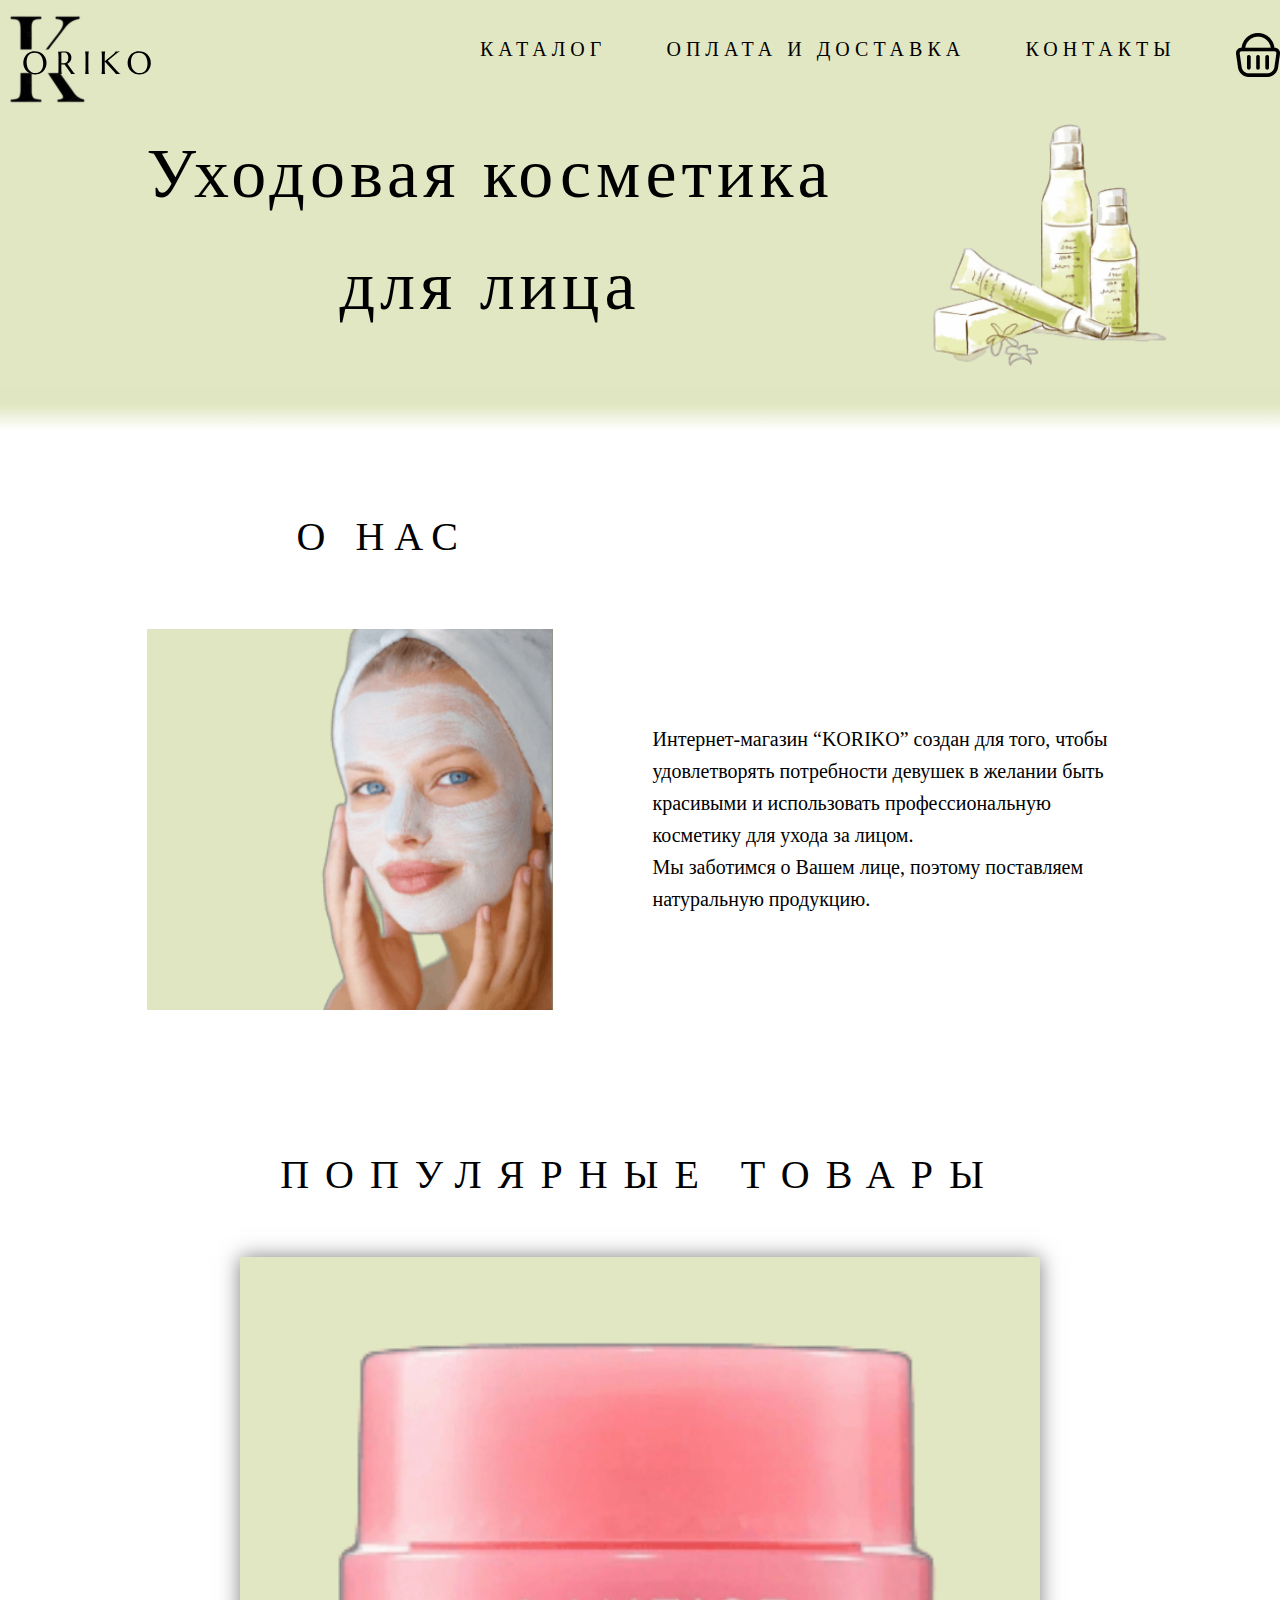
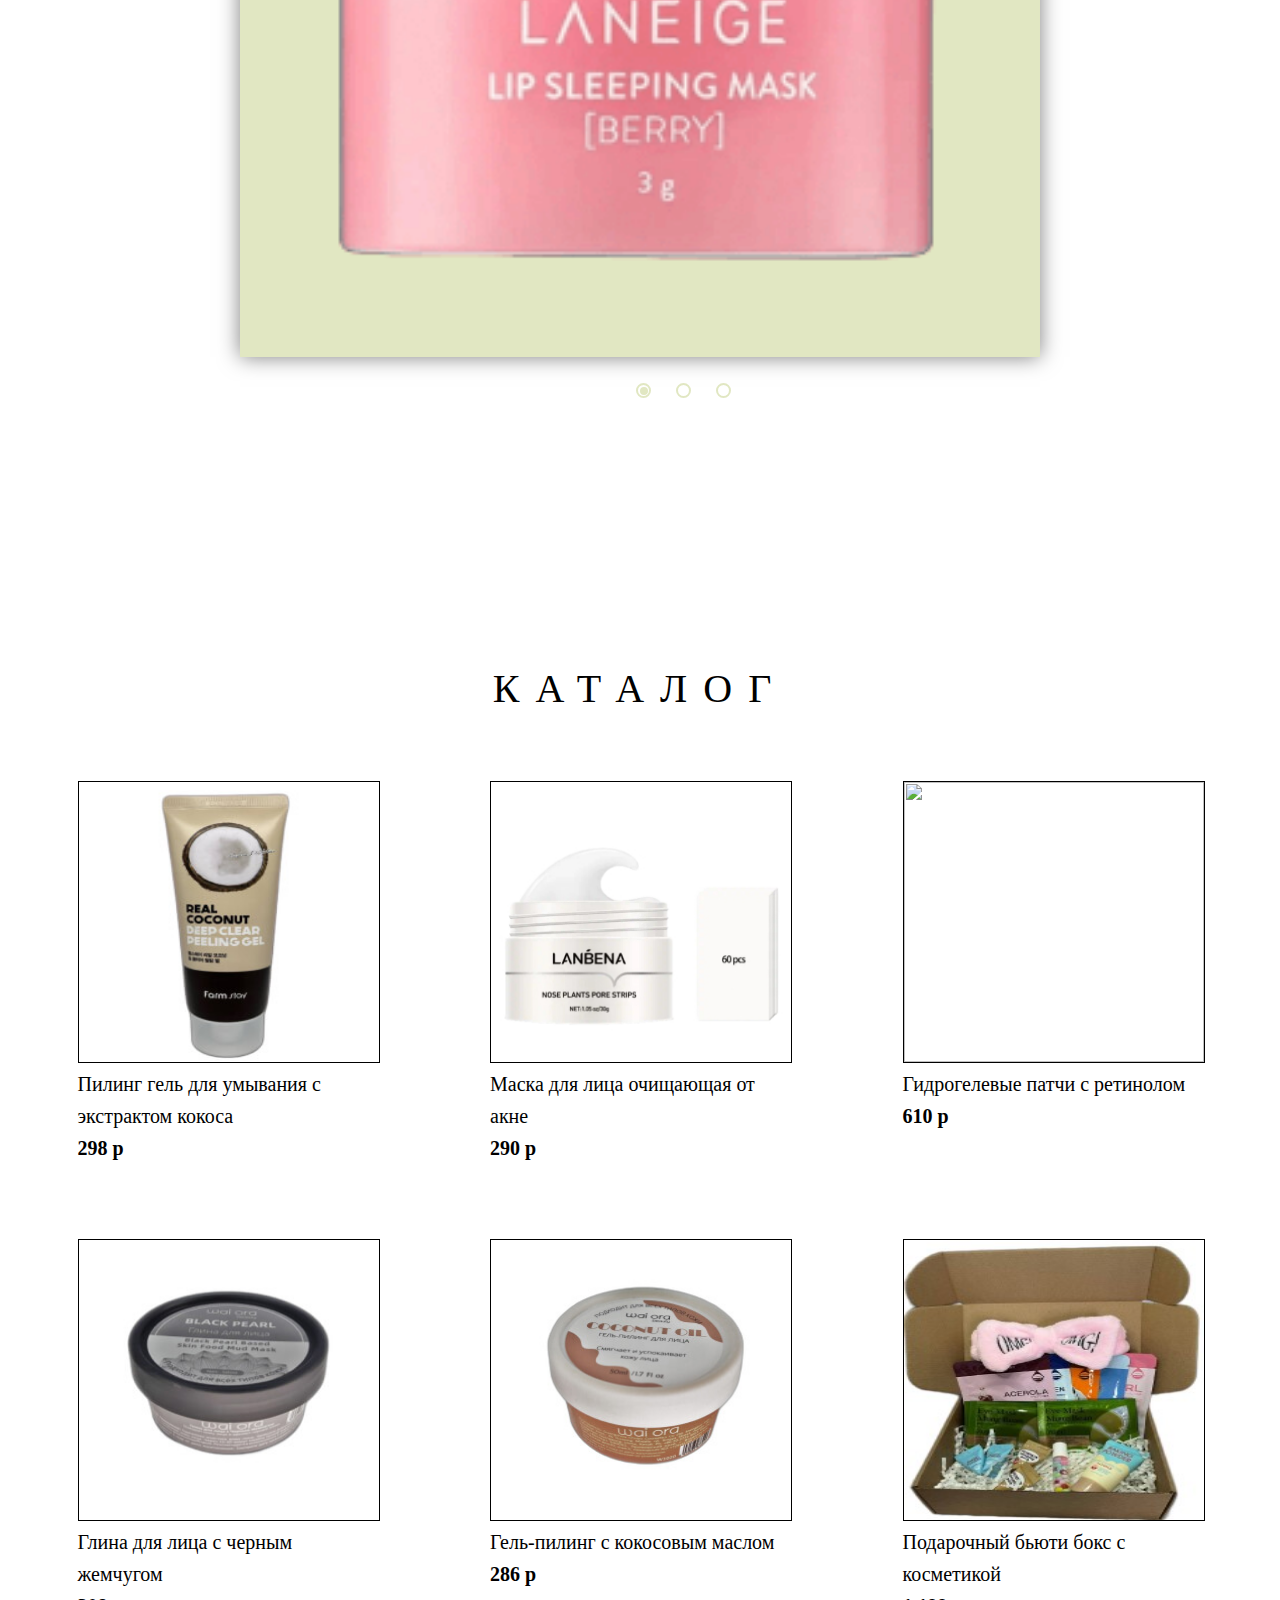
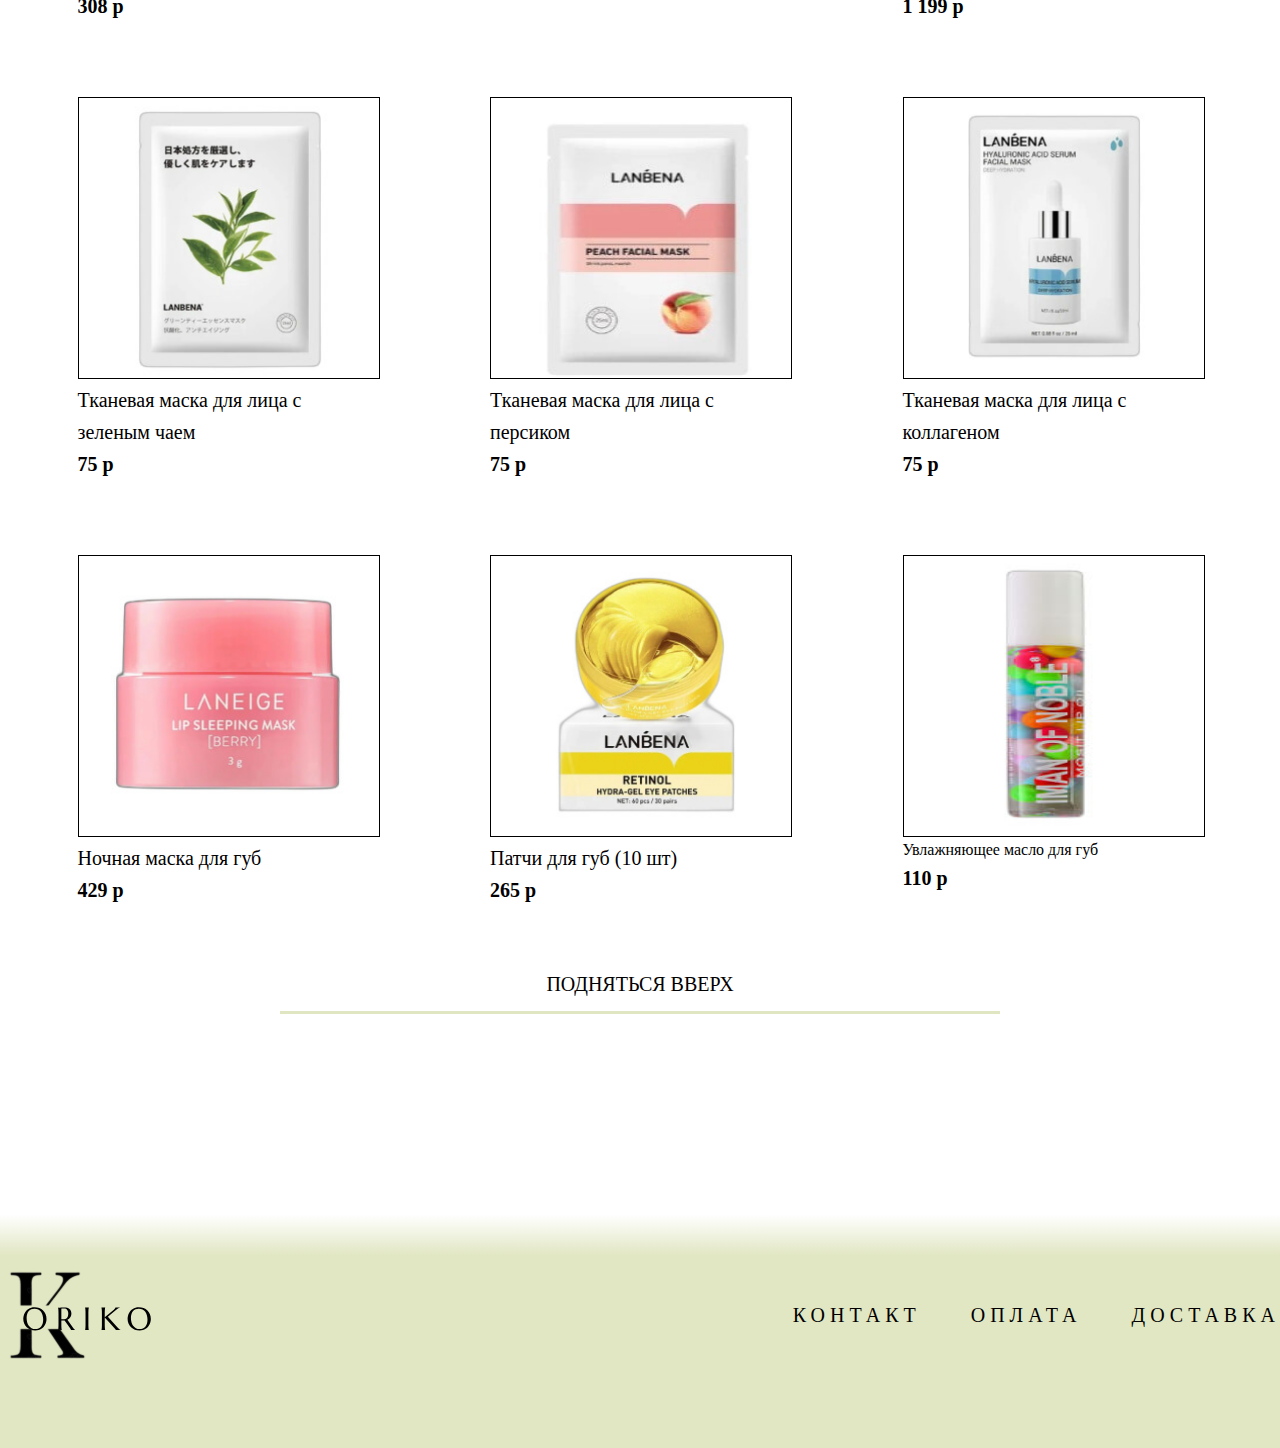
==== commit ef8ddc1c: "Add files via upload" ====
--- a/index.html
+++ b/index.html
@@ -15,7 +15,7 @@
         <div class="header-section__container container">
             <div class="header-section__inner">
                 <div class="header-section__logo">
-                    <a href="index.html"><img src="icons/logo.svg" alt="Logo" class="logo"></a>
+                    <img src="icons/logo.svg" alt="Logo" class="logo">
                 </div>
 
                 <nav class="nav-menu">
@@ -107,7 +107,7 @@
                     <p class="fourth-section__product-price">290 р</p>
                 </div>
                 <div class="fourth-section__product">
-                    <div class="fourth-section__product-inner"><img src="img/патчи.jpg" alt=""
+                    <div class="fourth-section__product-inner"><img src="/src/img/маска для губ.jpg" alt=""
                             class="fourth-section__logo"></div>
                     <p class="fourth-section__product-name">Гидрогелевые патчи с ретинолом</p>
                     <p class="fourth-section__product-price">610 р</p>
@@ -185,13 +185,13 @@
                     <img src="icons/logo.svg" alt="Logo">
                 </div>
                 <div class="footer-section__right-wrapper">
-                    <a href="contacts.html" class="nav-menu__link">Контакт</a>
-                    <a href="payment.html" class="nav-menu__link">Оплата</a>
-                    <a href="payment.html" class="nav-menu__link">Доставка</a>
+                    <a href="/src/contacts.html" class="nav-menu__link">Контакт</a>
+                    <a href="/src/payment.html" class="nav-menu__link">Оплата</a>
+                    <a href="/src/basket.html" class="nav-menu__link">Доставка</a>
                 </div>
             </div>
         </div>
     </footer>
 </body>
 
-</html>
+</html>--- a/css/style.css
+++ b/css/style.css
@@ -1 +1 @@
-@charset "UTF-8";body{margin:0;font-family:Playfair Display SC;line-height:1.6;box-sizing:border-box;display:flex;flex-direction:column;align-items:center;min-height:100vh}*:before,*:after{box-sizing:border-box}h1,h2,h3,h4,h5,h6{margin:0}.container{max-width:1440px}main{width:100%;display:flex;flex-direction:column;align-items:center;flex-grow:1}a{text-decoration:none}.header-section{width:100%;position:relative;top:0;left:0;right:0;background:#E1E7C2;margin-bottom:75px;display:flex;flex-direction:column;align-items:center}.header-section__gradient{width:100%;height:41.907px;background:linear-gradient(180deg,#E1E6C2 40.1%,#FFF 100%)}.header-section__gradient-2{width:100%;height:41.907px;background:linear-gradient(180deg,#FFF 0,#E1E6C2 100%)}.header-section__container{width:1200px;display:flex;flex-direction:column;align-items:center}.header-section__inner{display:flex;width:100%;justify-content:space-between;align-items:center;gap:20px}.header-section__logo{display:flex;align-items:center;width:153px;height:auto}.nav-menu{display:flex;justify-content:space-between;text-transform:uppercase;gap:50px;width:800px}.nav-menu__link{color:#000;text-align:center;font-family:Playfair Display SC;text-decoration:none;font-size:20px;font-style:normal;font-weight:400;line-height:128.3% 25.66px;letter-spacing:5px;text-transform:uppercase;transition:color 0.2s linear;display:inline-block;vertical-align:top;letter-spacing:5px;white-space:nowrap}.nav-menu__link:hover{color:#6c996f}.nav-menu__link:hover:after{opacity:1}.intro-foto{width:300px;height:auto}.main-section__container{display:flex;justify-content:center;flex-direction:column}.main-section__intro{display:flex;justify-content:space-evenly}.main-section__intro__title{color:#000;text-align:center;font-family:Playfair Display SC;max-width:800px;font-size:70px;font-style:normal;font-weight:400;line-height:128.3% 25.66px;letter-spacing:5px}.main-section__intro__title-text{display:flex;align-items:center;color:#000;font-family:Playfair Display SC;font-size:45px;font-style:normal;font-weight:400;line-height:128.3% 46.188px;letter-spacing:9px}.main-section__intro__title-text-2{color:#000;font-family:Playfair Display SC;font-size:48px;font-style:normal;font-weight:400;line-height:128.3% 61.584px;letter-spacing:12px;text-transform:uppercase}.main-section__intro__title-text-3{color:#494E2D;font-family:Playfair Display SC;font-size:48px;font-style:normal;font-weight:400;line-height:128.3% 61.584px;letter-spacing:12px;text-transform:uppercase}.main-section__intro__title-text-4{color:#000;font-family:Playfair Display SC;font-size:48px;font-style:normal;font-weight:400;line-height:128.3% 61.584px;letter-spacing:12px;text-transform:uppercase;padding-left:194px}.second-section{display:flex;justify-content:center;align-items:center}.second-section__container{display:flex;justify-content:center;flex-direction:column}.second-section__wrapper{display:flex;color:#000;font-family:Playfair Display SC;font-size:40px;font-style:normal;font-weight:400;line-height:128.3% 51.32px;letter-spacing:10px;padding-left:150px}.second-section__flex{display:flex;justify-content:space-around;max-width:1200px;align-items:center;gap:100px;padding-top:60px}.second-section__block{width:406px;height:381px;background:#E1E6C2}.second-section__foto{width:auto;height:381px;padding-left:171px}.second-section__text{color:#000;font-family:Montserrat;font-size:20px;font-style:normal;font-weight:400;line-height:136.5% 27.3px;width:481px}.third-section__title{color:#000;text-align:center;font-family:Playfair Display SC;font-size:40px;font-style:normal;font-weight:400;line-height:128.3% 51.32px;letter-spacing:16px;text-transform:uppercase;margin-top:133px}.third-section__block{background:#000;width:100px;height:150px}.third-section__wrapper{margin-bottom:50px}.slide1{background-image:url(../img/губы.png);background-repeat:no-repeat;background-position:center center;background-size:cover}.slide2{background-image:url(../img/сыворотка.png);background-repeat:no-repeat;background-position:center center;background-size:cover}.slide3{background-image:url(../img/гель.png);background-repeat:no-repeat;background-position:center center;background-size:cover}.wrapper{height:auto;position:relative;width:auto}.wrapper > input{display:none}.wrapper .controls{left:48%;position:absolute}.wrapper label{cursor:pointer;display:inline-block;height:8px;margin:30px 12px 0 16px;position:relative;width:8px;border-radius:50%;transition:background ease-in-out 0.5s}.wrapper label:after{border:2px solid #E1E7C2;content:"";display:block;height:15px;left:-4px;position:absolute;top:-4px;width:15px;border-radius:50%}.wrapper label:hover,.wrapper #slide1:checked ~ .controls label:nth-of-type(1),.wrapper #slide2:checked ~ .controls label:nth-of-type(2),.wrapper #slide3:checked ~ .controls label:nth-of-type(3){background:#E1E7C2}.slider{background-color:#E1E7C2;height:700px;overflow:hidden;position:relative;width:800px;box-shadow:0 0 20px rgba(0,0,0,0.5);margin:0 auto}.slider__text{color:#fff;margin-left:10px}.slides{height:inherit;opacity:0;position:absolute;width:inherit;z-index:0;transform:scale(1.5);transition:transform ease-in-out 0.5s,opacity ease-in-out 0.5s}#slide1:checked ~ .slider > .slide1,#slide2:checked ~ .slider > .slide2,#slide3:checked ~ .slider > .slide3{opacity:1;z-index:1;transform:scale(1)}.wrapper label:hover,#slide1:checked ~ .controls label:nth-of-type(1),#slide2:checked ~ .controls label:nth-of-type(2),#slide3:checked ~ .controls label:nth-of-type(3){background:#ddd}.fourth-section{display:flex;flex-direction:column;justify-content:center;align-items:center;margin-bottom:200px}.fourth-section__container{display:flex;justify-content:space-evenly;gap:75px;flex-wrap:wrap;max-width:1200px}.fourth-section__title{color:#000;text-align:center;font-family:Playfair Display SC;font-size:40px;font-style:normal;font-weight:400;line-height:128.3% 51.32px;letter-spacing:16px;margin:300px 0 60px 0;padding:0}.fourth-section__product{max-width:300px}.fourth-section__product-inner{display:flex;justify-content:center;align-items:center;border:1px solid #000;width:300px;height:280px}.fourth-section__product-name{color:#000;font-family:Montserrat;font-size:20px;font-style:normal;font-weight:400;line-height:128.3% 25.66px;margin-top:5px}.fourth-section__product-price{color:#000;font-family:Montserrat;font-size:20px;font-style:normal;font-weight:700;line-height:128.3% 25.66px}.fourth-section__logo{width:300px;height:280px}.fourth-section__upp-btn{width:60%;display:flex;flex-direction:column;align-items:center;border-bottom:3px solid #E1E6C2;margin-top:60px;padding-bottom:10px}.fourth-section__upp-btn p{font-size:22px}.fourth-section__upp-btn p a{text-decoration:none;color:#000;font-family:Montserrat;font-size:20px;font-style:normal;font-weight:400;line-height:128.3% 25.66px;text-transform:uppercase}.payment-section .section-1{width:1200px;display:flex;justify-content:space-between;align-items:center}.payment-section .section-1__wrapper{display:flex;flex-direction:column;align-items:center;width:350px;height:122px;text-align:center}.payment-section .section-1__wrapper p:last-child{width:220px}.payment-section .section-1__strip{width:340px}.payment-section .section-1__title{color:#000;text-align:center;font-family:Montserrat;font-size:30px;font-style:normal;font-weight:400;line-height:128.3% 25.66px;letter-spacing:0.2px}.payment-section .section-1__strip{width:373.001px;height:0}.payment-section .section-1__text{color:#000;text-align:center;font-family:Montserrat;font-size:24px;font-style:normal;font-weight:400;line-height:128.3% 30.792px;letter-spacing:0.24px}.section-2{display:flex;justify-content:space-between;align-items:center}.section-2__wrapper{display:flex;justify-content:space-around;flex-direction:column;align-items:center;width:500px}.section-2__text{color:#000;text-align:center;font-family:Montserrat;font-size:35px;font-style:normal;font-weight:400;line-height:128.3% 30.792px;letter-spacing:6px}.session-section{margin:auto;width:800px}.session-section__container{display:flex;margin-top:20px}.session-section__text{display:flex;flex-direction:column;margin:10px 0 0 15px;font-size:18px}.session-section__text .title{color:#000;font-family:Montserrat;font-size:32px;font-style:normal;font-weight:400;line-height:136.5% 43.68px;text-transform:uppercase;margin-bottom:10px}.session-section__text .title span{font-size:56px}.session-section__text-mini{color:#000;font-family:Montserrat;font-size:20px;font-style:normal;font-weight:400;line-height:136.5% 27.3px;margin-bottom:10px}.session-section img{align-items:center;width:364px;height:364px;border-radius:20px}.session-section button{width:315px;height:67px;border-radius:56px;border:0;background:#C8D095}.section-3{display:flex;flex-direction:column;gap:20px}.section-3__product{display:flex;border-bottom:1px solid #000;border-top:1px solid #000;width:100%;justify-content:space-between}.section-3__product-info{display:flex;margin:20px 0}.section-3__product-info img{border:1px solid #000;margin-right:20px}.section-3__product-price{margin:20px 0;width:400px;display:flex;justify-content:space-around;align-items:center}.section-3__product-price p{color:#000;text-align:center;font-family:Montserrat;font-size:25px;font-style:normal;font-weight:700}.section-3__product-price p:last-child{font-size:30px}.section-3__title{color:#000;font-family:Montserrat;font-style:normal;font-weight:400;line-height:128.3% 25.66px;padding:15px;width:250px;font-size:24px;line-height:24px}.section-3__wrapper{width:70%;display:flex;justify-content:right}.section-3__wrapper-summa{color:#000;text-align:right;font-family:Montserrat;font-size:32px;font-style:normal;font-weight:700;line-height:128.3% 41.056px}.section-3__button{width:100%;height:70px;font-size:32px;border-radius:31px;border:0;background:#C8D095;margin:30px}.wrapper-form{list-style-type:none;padding:0}.wrapper-form__title{display:flex;align-items:center;color:#000;font-family:Playfair Display SC;font-size:50px;font-style:normal;font-weight:400;line-height:128.3% 41.056px;letter-spacing:0.32px;text-transform:uppercase}.wrapper-form__button{width:100%;height:70px;font-size:32px;border-radius:31px;border:0;background:#C8D095}.form-row{display:flex;justify-content:flex-end;padding:0.5em}.form-row > label{color:#000;font-family:Montserrat;font-size:24px;font-style:normal;font-weight:400;line-height:128.3% 30.792px;letter-spacing:0.24px;padding:0.5em 1em 0.5em 0;flex:1}.form-row > input{flex:2;width:270px;height:38px;flex-shrink:0;border-radius:34px;border:0;background:#D9D9D9;margin-right:10px;margin-bottom:10px}.form-row > input,.form-row button{padding:0.5em}.footer-section{width:100%;position:relative;top:0;left:0;right:0;height:192px;background:#E1E7C2;display:flex;justify-content:center}.footer-section__container{width:1200px;display:flex;justify-content:space-between}.footer-section__nav-menu{display:inline-block;flex-direction:column;color:#000;text-align:center;font-family:Playfair Display SC;font-size:20px;font-style:normal;font-weight:400;line-height:128.3% 25.66px}.footer-section__right-wrapper{display:flex;gap:50px}@media (max-width:1024px){.fourth-section__container{gap:0} .logo{width:100px}}@media (max-width:767px){.second-section__flex{margin:0 auto;display:block;gap:20px}}
+@charset "UTF-8";body{margin:0;font-family:Playfair Display SC;line-height:1.6;box-sizing:border-box;display:flex;flex-direction:column;align-items:center;min-height:100vh}*:before,*:after{box-sizing:border-box}h1,h2,h3,h4,h5,h6{margin:0}.container{max-width:1980px}main{width:100%;display:flex;flex-direction:column;align-items:center;flex-grow:1}a{text-decoration:none}.header-section{width:100%;position:relative;top:0;left:0;right:0;background:#E1E7C2;margin-bottom:75px;display:flex;flex-direction:column;align-items:center}.header-section__gradient{width:100%;height:41.907px;background:linear-gradient(180deg,#E1E6C2 40.1%,#FFF 100%)}.header-section__gradient-2{width:100%;height:41.907px;background:linear-gradient(180deg,#FFF 0,#E1E6C2 100%)}.header-section__container{display:flex;flex-direction:column;align-items:center}.header-section__inner{max-width:1440px;display:flex;width:100vw;justify-content:space-between;align-items:center;gap:20px}.header-section__logo{display:flex;align-items:center;width:153px;height:auto}.burger-menu{display:none}.burger{display:block;cursor:pointer;margin-right:20px}.burger span{display:block;width:50px;height:6px;margin:5px;background:#000000;transition:all 0.3s;border-radius:90px}#burger-toggle{display:none}#burger-toggle:checked + .burger span:nth-child(1){transform:rotate(45deg) translate(6px,6px)}#burger-toggle:checked + .burger span:nth-child(2){opacity:0}#burger-toggle:checked + .burger span:nth-child(3){transform:rotate(-45deg) translate(6px,-6px)}.menu{display:none;background:rgba(225,231,194,0.9450980392);position:absolute;width:200px;top:69px;right:0;z-index:99}.menu li{margin:30px 15px;text-align:center;margin-bottom:20px}.menu li a{font-size:16px;text-decoration:none;color:#000000}.menu ul{margin-top:70px}#burger-toggle:checked + .burger + .menu{display:block}.nav-menu{display:flex;justify-content:space-between;text-transform:uppercase;gap:50px;width:800px}.nav-menu__link{color:#000;text-align:center;font-family:Playfair Display SC;text-decoration:none;font-size:20px;font-style:normal;font-weight:400;line-height:128.3% 25.66px;letter-spacing:5px;text-transform:uppercase;transition:color 0.2s linear;display:inline-block;vertical-align:top;letter-spacing:5px;white-space:nowrap}.nav-menu__link:hover{color:#6c996f}.nav-menu__link:hover:after{opacity:1}.intro-foto{width:300px;height:auto}.main-section__container{display:flex;justify-content:center;flex-direction:column}.main-section__intro{display:flex;justify-content:space-evenly}.main-section__intro__title{color:#000;text-align:center;font-family:Playfair Display SC;max-width:800px;font-size:70px;font-style:normal;font-weight:400;line-height:128.3% 25.66px;letter-spacing:5px}.main-section__intro__title-text{display:flex;align-items:center;color:#000;font-family:Playfair Display SC;font-size:45px;font-style:normal;font-weight:400;line-height:128.3% 46.188px;letter-spacing:9px}.main-section__intro__title-text-2{color:#000;font-family:Playfair Display SC;font-size:48px;font-style:normal;font-weight:400;line-height:128.3% 61.584px;letter-spacing:12px;text-transform:uppercase}.main-section__intro__title-text-3{color:#494E2D;font-family:Playfair Display SC;font-size:48px;font-style:normal;font-weight:400;line-height:128.3% 61.584px;letter-spacing:12px;text-transform:uppercase}.main-section__intro__title-text-4{color:#000;font-family:Playfair Display SC;font-size:48px;font-style:normal;font-weight:400;line-height:128.3% 61.584px;letter-spacing:12px;text-transform:uppercase;padding-left:194px}.second-section{display:flex;justify-content:center;align-items:center}.second-section__container{display:flex;justify-content:center;flex-direction:column}.second-section__wrapper{display:flex;color:#000;font-family:Playfair Display SC;font-size:40px;font-style:normal;font-weight:400;line-height:128.3% 51.32px;letter-spacing:10px;padding-left:150px}.second-section__flex{display:flex;justify-content:space-around;max-width:1200px;align-items:center;gap:100px;padding-top:60px}.second-section__block{width:406px;height:381px;background:#E1E6C2}.second-section__foto{width:auto;height:381px;padding-left:171px}.second-section__text{color:#000;font-family:Montserrat;font-size:20px;font-style:normal;font-weight:400;line-height:136.5% 27.3px;width:481px}.third-section__title{color:#000;text-align:center;font-family:Playfair Display SC;font-size:40px;font-style:normal;font-weight:400;line-height:128.3% 51.32px;letter-spacing:16px;text-transform:uppercase;margin-top:133px}.third-section__block{background:#000;width:100px;height:150px}.third-section__wrapper{margin-bottom:50px}.slide1{background-image:url(../img/губы.png);background-repeat:no-repeat;background-position:center center;background-size:cover}.slide2{background-image:url(../img/сыворотка.png);background-repeat:no-repeat;background-position:center center;background-size:cover}.slide3{background-image:url(../img/гель.png);background-repeat:no-repeat;background-position:center center;background-size:cover}.wrapper{height:auto;position:relative;width:auto}.wrapper > input{display:none}.wrapper .controls{left:48%;position:absolute}.wrapper label{cursor:pointer;display:inline-block;height:8px;margin:30px 12px 0 16px;position:relative;width:8px;border-radius:50%;transition:background ease-in-out 0.5s}.wrapper label:after{border:2px solid #E1E7C2;content:"";display:block;height:15px;left:-4px;position:absolute;top:-4px;width:15px;border-radius:50%}.wrapper label:hover,.wrapper #slide1:checked ~ .controls label:nth-of-type(1),.wrapper #slide2:checked ~ .controls label:nth-of-type(2),.wrapper #slide3:checked ~ .controls label:nth-of-type(3){background:#E1E7C2}.slider{background-color:#E1E7C2;height:700px;overflow:hidden;position:relative;width:800px;box-shadow:0 0 20px rgba(0,0,0,0.5);margin:0 auto}.slider__text{color:#fff;margin-left:10px}.slides{height:inherit;opacity:0;position:absolute;width:inherit;z-index:0;transform:scale(1.5);transition:transform ease-in-out 0.5s,opacity ease-in-out 0.5s}#slide1:checked ~ .slider > .slide1,#slide2:checked ~ .slider > .slide2,#slide3:checked ~ .slider > .slide3{opacity:1;z-index:1;transform:scale(1)}.wrapper label:hover,#slide1:checked ~ .controls label:nth-of-type(1),#slide2:checked ~ .controls label:nth-of-type(2),#slide3:checked ~ .controls label:nth-of-type(3){background:#ddd}.slide-photo{display:none}.fourth-section{display:flex;flex-direction:column;justify-content:center;align-items:center;margin-bottom:200px}.fourth-section__container{display:flex;justify-content:space-evenly;gap:75px;flex-wrap:wrap;max-width:1200px}.fourth-section__title{color:#000;text-align:center;font-family:Playfair Display SC;font-size:40px;font-style:normal;font-weight:400;line-height:128.3% 51.32px;letter-spacing:16px;margin:300px 0 60px 0;padding:0}.fourth-section__product{max-width:300px}.fourth-section__product-inner{display:flex;justify-content:center;align-items:center;border:1px solid #000;width:300px;height:280px}.fourth-section__product-name{color:#000;font-family:Montserrat;font-size:20px;font-style:normal;font-weight:400;line-height:128.3% 25.66px;margin-top:5px}.fourth-section__product-price{color:#000;font-family:Montserrat;font-size:20px;font-style:normal;font-weight:700;line-height:128.3% 25.66px}.fourth-section__logo{width:300px;height:280px}.fourth-section__upp-btn{width:60%;display:flex;flex-direction:column;align-items:center;border-bottom:3px solid #E1E6C2;margin-top:60px;padding-bottom:10px}.fourth-section__upp-btn p{font-size:22px}.fourth-section__upp-btn p a{text-decoration:none;color:#000;font-family:Montserrat;font-size:20px;font-style:normal;font-weight:400;line-height:128.3% 25.66px;text-transform:uppercase}.payment-section .section-1{width:100vw;display:flex;justify-content:space-between;align-items:center;max-width:1440px;margin-bottom:100px}.payment-section .section-1__wrapper{display:flex;flex-direction:column;align-items:center;width:350px;height:122px;text-align:center}.payment-section .section-1__wrapper p:last-child{width:220px}.payment-section .section-1__strip{width:340px}.payment-section .section-1__title{color:#000;text-align:center;font-family:Montserrat;font-size:30px;font-style:normal;font-weight:400;line-height:128.3% 25.66px;letter-spacing:0.2px}.payment-section .section-1__strip{width:373.001px;height:0}.payment-section .section-1__text{color:#000;text-align:center;font-family:Montserrat;font-size:24px;font-style:normal;font-weight:400;line-height:128.3% 30.792px;letter-spacing:0.24px}.section-2{display:flex;justify-content:space-between;align-items:center;width:100vw;max-width:1440px}.section-2__wrapper{display:flex;justify-content:space-around;flex-direction:column;align-items:center;width:500px}.section-2__text{color:#000;text-align:center;font-family:Montserrat;font-size:35px;font-style:normal;font-weight:400;line-height:128.3% 30.792px;letter-spacing:6px}.session-section{margin:auto;width:800px}.session-section__container{display:flex;margin-top:20px}.session-section__text{display:flex;flex-direction:column;margin:10px 0 0 15px;font-size:18px}.session-section__text .title{color:#000;font-family:Montserrat;font-size:32px;font-style:normal;font-weight:400;line-height:136.5% 43.68px;text-transform:uppercase;margin-bottom:10px}.session-section__text .title span{font-size:56px}.session-section__text-mini{color:#000;font-family:Montserrat;font-size:20px;font-style:normal;font-weight:400;line-height:136.5% 27.3px;margin-bottom:10px}.session-section img{align-items:center;width:364px;height:364px;border-radius:20px}.session-section button{width:315px;height:67px;border-radius:56px;border:0;background:#C8D095}.section-3{display:flex;flex-direction:column;gap:20px}.section-3__product{display:flex;border-bottom:1px solid #000;border-top:1px solid #000;width:100%;justify-content:space-between}.section-3__product-info{display:flex;margin:20px 0}.section-3__product-info img{border:1px solid #000;margin-right:20px}.section-3__product-price{margin:20px 0;width:400px;display:flex;justify-content:space-around;align-items:center}.section-3__product-price p{color:#000;text-align:center;font-family:Montserrat;font-size:25px;font-style:normal;font-weight:700}.section-3__product-price p:last-child{font-size:30px}.section-3__title{color:#000;font-family:Montserrat;font-style:normal;font-weight:400;line-height:128.3% 25.66px;padding:15px;width:250px;font-size:24px;line-height:24px}.section-3__wrapper{width:70%;display:flex;justify-content:right}.section-3__wrapper-summa{color:#000;text-align:right;font-family:Montserrat;font-size:32px;font-style:normal;font-weight:700;line-height:128.3% 41.056px}.section-3__button{height:70px;font-size:32px;border-radius:31px;border:0;background:#C8D095;margin:30px}.section-3__button a{color:#000}.wrapper-form{list-style-type:none;padding:0}.wrapper-form__title{display:flex;align-items:center;color:#000;font-family:Playfair Display SC;font-size:50px;font-style:normal;font-weight:400;line-height:128.3% 41.056px;letter-spacing:0.32px;text-transform:uppercase}.wrapper-form__button{width:100%;height:70px;font-size:32px;border-radius:31px;border:0;background:#C8D095}.form-row{display:flex;justify-content:flex-end;padding:0.5em}.form-row > label{color:#000;font-family:Montserrat;font-size:24px;font-style:normal;font-weight:400;line-height:128.3% 30.792px;letter-spacing:0.24px;padding:0.5em 1em 0.5em 0;flex:1}.form-row > input{flex:2;width:270px;height:38px;flex-shrink:0;border-radius:34px;border:0;background:#D9D9D9;margin-right:10px;margin-bottom:10px}.form-row > input,.form-row button{padding:0.5em}.footer-section{width:100%;position:relative;top:0;left:0;right:0;height:192px;background:#E1E7C2;display:flex;justify-content:center}.footer-section__container{display:flex;justify-content:space-between}.footer-section__nav-menu{display:inline-block;flex-direction:column;color:#000;text-align:center;font-family:Playfair Display SC;font-size:20px;font-style:normal;font-weight:400;line-height:128.3% 25.66px}.footer-section__right-wrapper{display:flex;gap:50px}@media (max-width:1199px){.container{max-width:1025px} .header-section__inner{width:100vw} .payment-section .section-1__title{font-size:25px} .payment-section .section-1__text{font-size:20px} .payment-section .section-1__strip{width:285.001px}}@media (max-width:1024px){.fourth-section__container{gap:0} .logo{width:100px} .container{max-width:768px} .main-section__intro__title{font-size:40px} .second-section__flex{gap:20px} .section-2__text{font-size:30px}}@media (max-width:910px){.header-section__inner nav{display:none} .burger-menu{display:block} .slider{height:550px;width:650px} .wrapper .controls{left:44%} .second-section__foto{height:340px;padding-left:102px} .second-section__block{width:312px;height:342px} .second-section__text{width:425px} .payment-section .section-1__strip{width:215px} .section-2{flex-direction:column;gap:30px} .main-section__intro__title-text-4{padding-left:154px} .section-3__product{flex-direction:column;align-items:center} .section-3__product-info{flex-direction:column}}@media (max-width:767px){.second-section__flex{margin:0 auto;display:block;gap:20px} .slider{height:500px;width:500px} .wrapper .controls{left:43%} .footer-section__right-wrapper{flex-direction:column;gap:20px} .payment-section .section-1{flex-direction:column;align-items:center;width:100vw} .payment-section .section-1__title{font-size:20px;width:178px} .payment-section .section-1__wrapper{flex-direction:row;margin-bottom:100px;width:100vw;align-items:center} .payment-section .section-1__strip{width:1px;height:175px} .main-section__intro__title-text-2{font-size:35px} .main-section__intro__title-text-3{font-size:35px} .main-section__intro__title-text-4{font-size:35px;padding-left:88px} .form-row{padding:0;flex-direction:column}}@media (max-width:575px){.slide-photo{display:flex;flex-direction:column;align-items:center;gap:20px} .slide-photo img{border:1px solid #E1E6C2} .wrapper{display:none} .third-section__title{font-size:22px} .nav-menu__link{font-size:16px} .main-section__intro{flex-direction:column} .second-section__wrapper{font-size:35px;padding-left:10px} .second-section__text{width:300px} .payment-section .section-1__text{font-size:16px} .section-2__text{font-size:20px} .section-2__text img{width:32px} .main-section__intro__title-text-2{font-size:19px} .main-section__intro__title-text-3{font-size:20px} .main-section__intro__title-text-4{font-size:20px;padding-left:9px} .section-2__wrapper{width:300px} .section-3__product-price{width:300px} .section-3__product-info img{margin-right:0} .main-section__intro__title-text{font-size:30px}}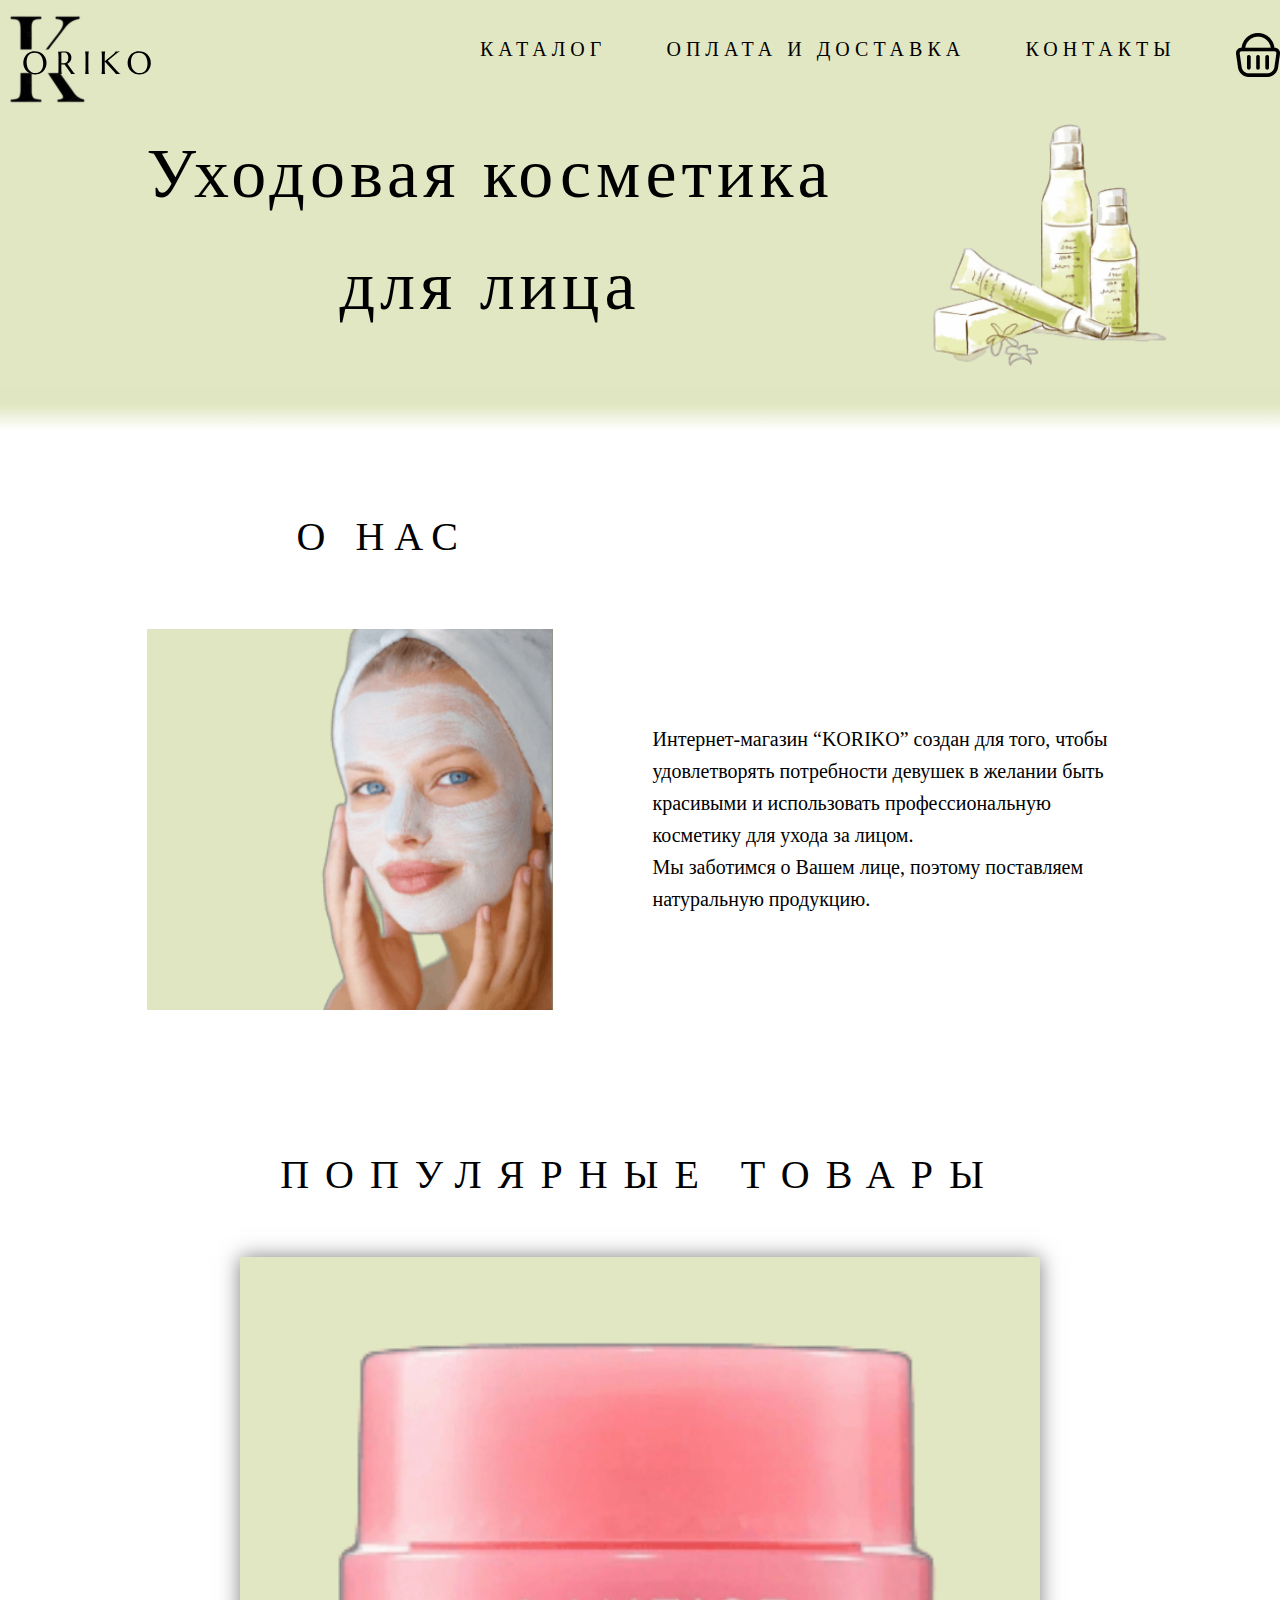
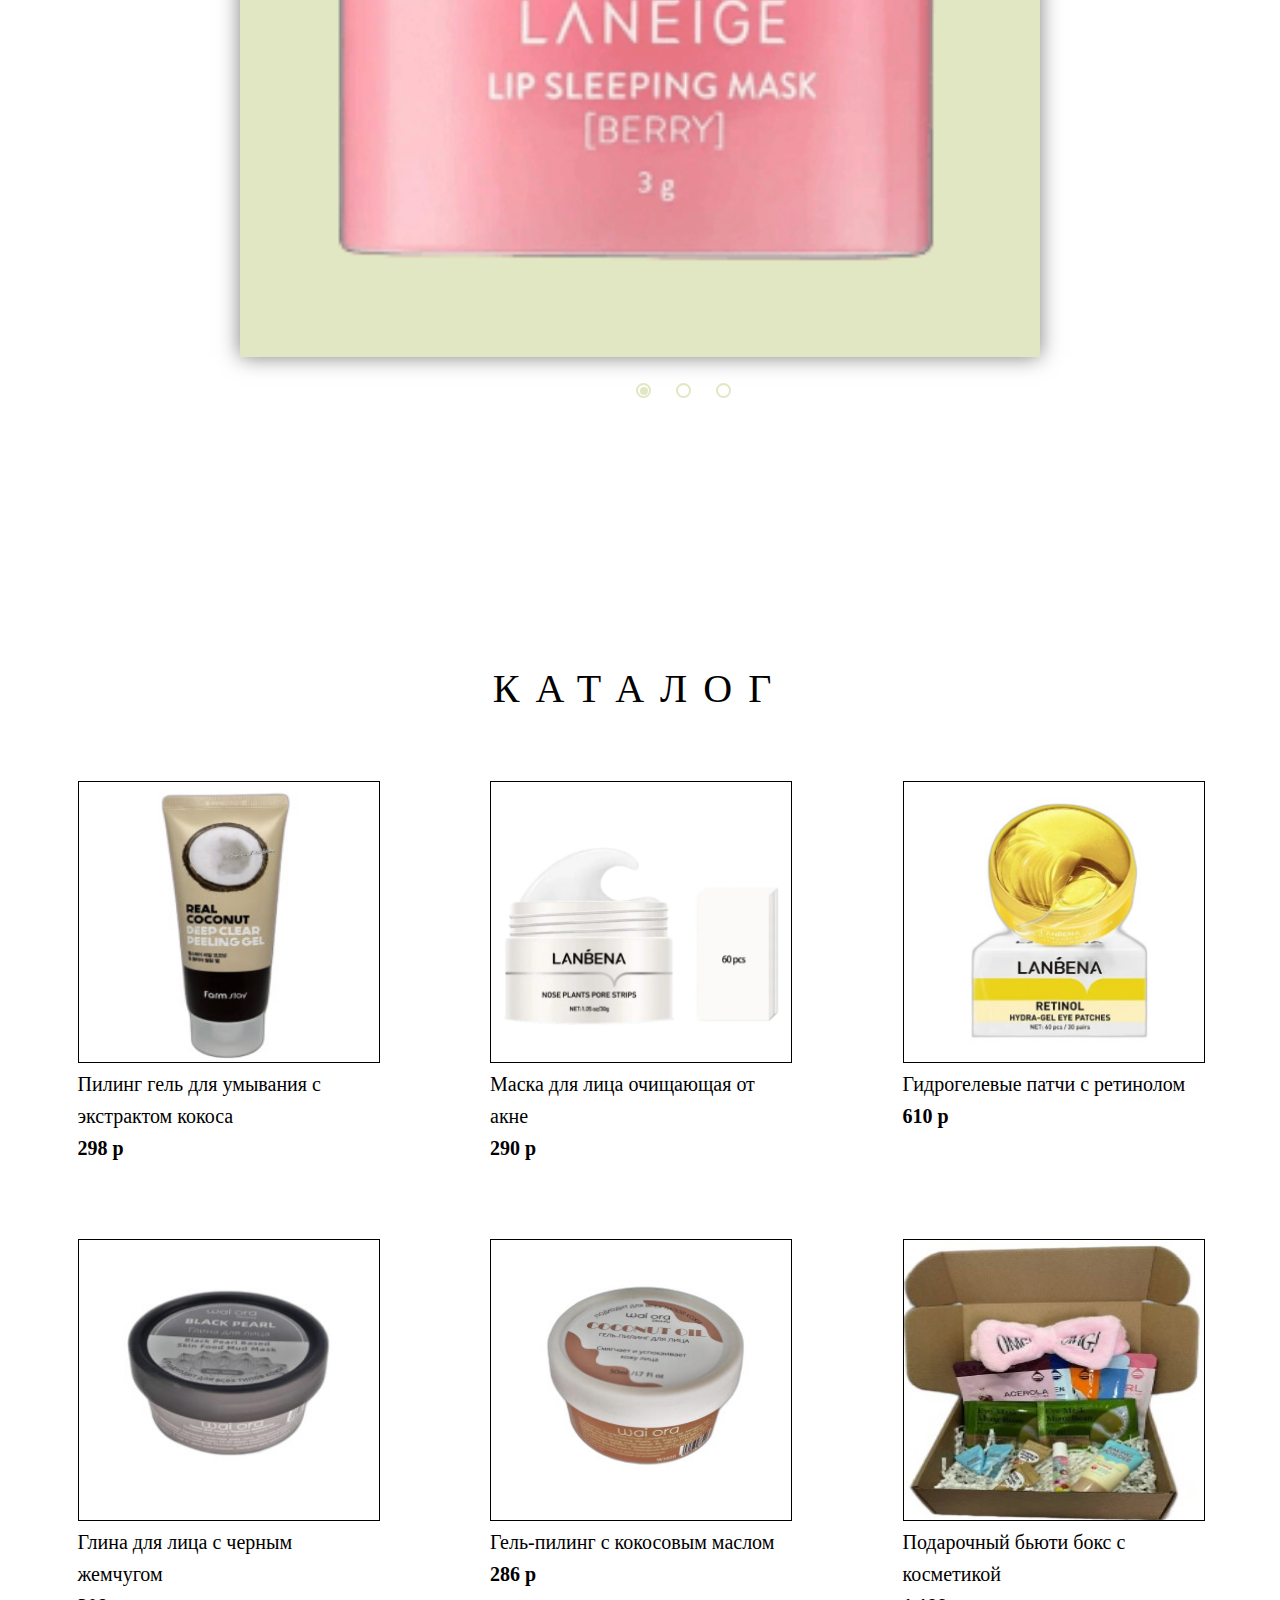
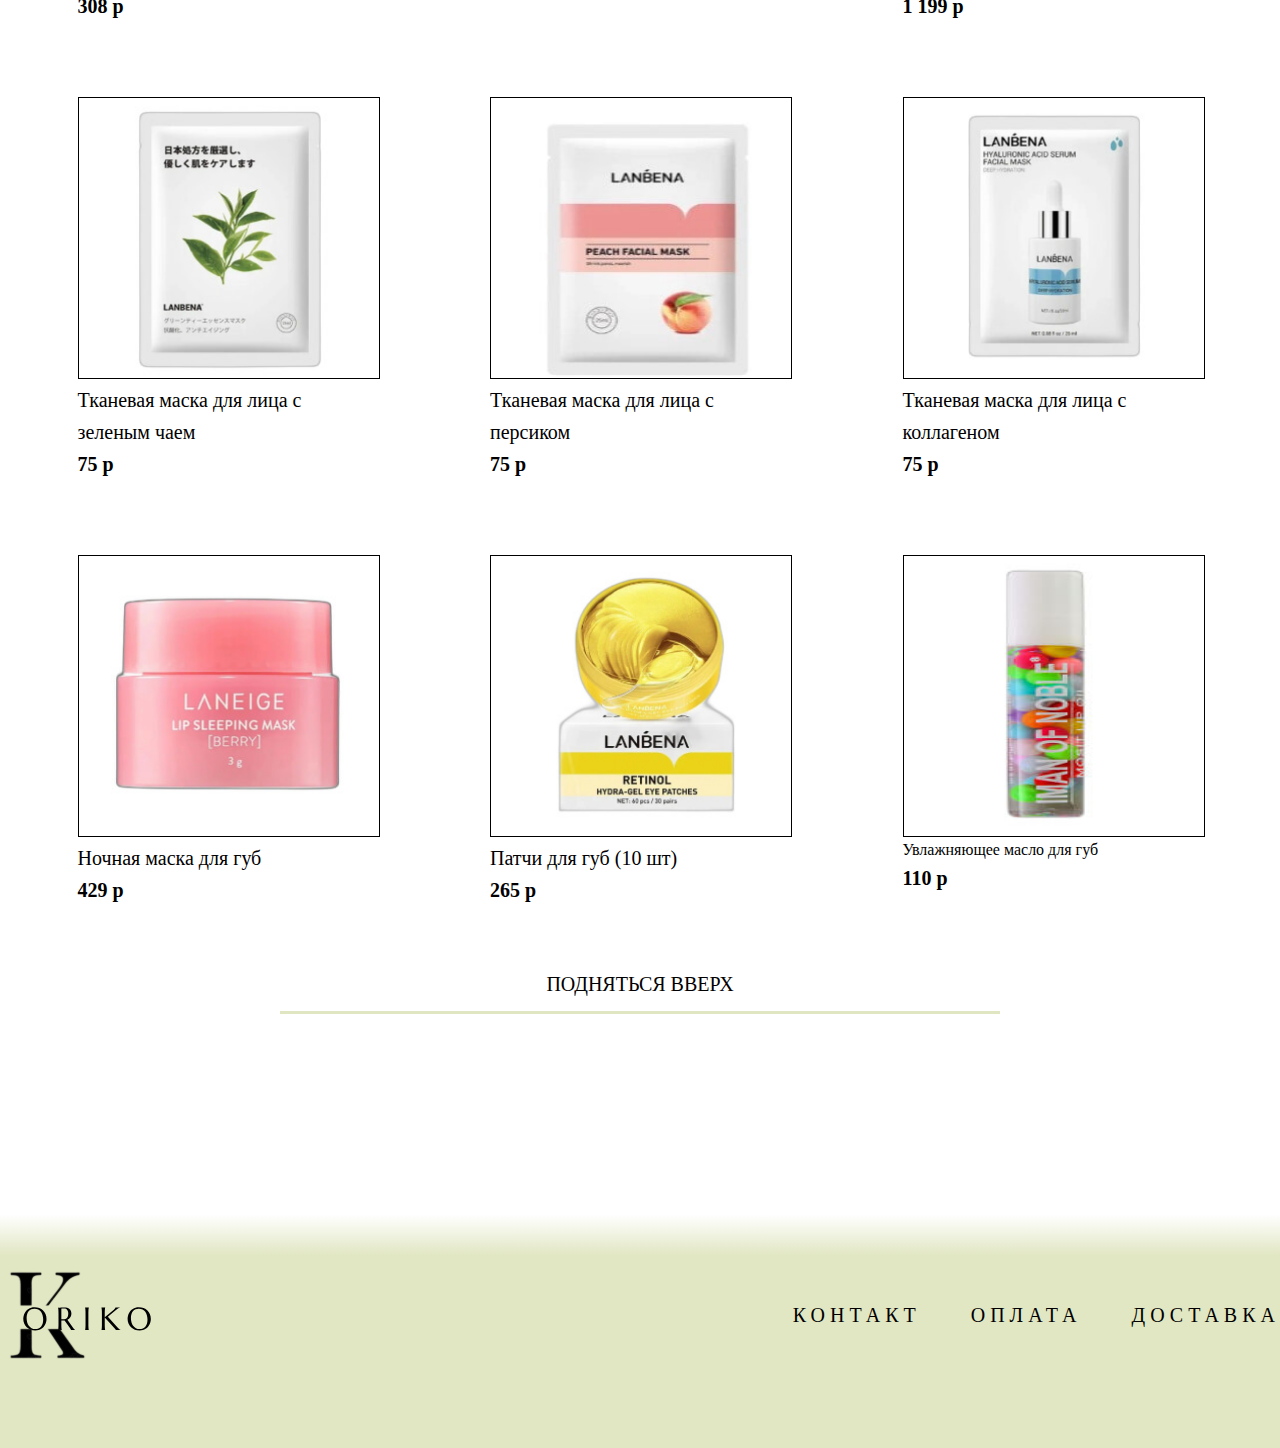
==== commit f4324c8c: "Add files via upload" ====
--- a/index.html
+++ b/index.html
@@ -24,10 +24,22 @@
                     <a class="nav-menu__link" href="contacts.html">Контакты</a>
                     <a class="nav-menu__link" href="basket.html"><img src="icons/корзина.png" alt="корзина"></a>
                 </nav>
-            </div>
-
-
-
+                <div class="burger-menu">
+                    <input type="checkbox" id="burger-toggle">
+                    <label for="burger-toggle" class="burger">
+                        <span></span> <span></span>
+                        <span></span>
+                    </label>
+                    <div class="menu">
+                        <ul>
+                            <li><a class="nav-menu__link" href="index.html#catalog">Каталог</a></li>
+                            <li><a class="nav-menu__link" href="payment.html">Оплата и <br> доставка</a></li>
+                            <li><a class="nav-menu__link" href="contacts.html">Контакты</a></li>
+                            <li><a class="nav-menu__link" href="basket.html">Корзина</a></li>
+                        </ul>
+                    </div>
+                </div>
+            </div>
 
             <div class="main-section">
                 <a id="up"></a>
@@ -88,6 +100,11 @@
                     </div>
                 </div>
             </div>
+            <div class="slide-photo">
+                <img src="img/маска для губ.jpg" alt="">
+                <img src="img/сыворотка.jpg" alt="">
+                <img src="img/гель.jpg" alt="">
+            </div>
         </section>
 
         <section class="fourth-section">
@@ -107,7 +124,7 @@
                     <p class="fourth-section__product-price">290 р</p>
                 </div>
                 <div class="fourth-section__product">
-                    <div class="fourth-section__product-inner"><img src="/src/img/маска для губ.jpg" alt=""
+                    <div class="fourth-section__product-inner"><img src="img/патчи.jpg" alt=""
                             class="fourth-section__logo"></div>
                     <p class="fourth-section__product-name">Гидрогелевые патчи с ретинолом</p>
                     <p class="fourth-section__product-price">610 р</p>
@@ -185,9 +202,9 @@
                     <img src="icons/logo.svg" alt="Logo">
                 </div>
                 <div class="footer-section__right-wrapper">
-                    <a href="/src/contacts.html" class="nav-menu__link">Контакт</a>
-                    <a href="/src/payment.html" class="nav-menu__link">Оплата</a>
-                    <a href="/src/basket.html" class="nav-menu__link">Доставка</a>
+                    <a href="contacts.html" class="nav-menu__link">Контакт</a>
+                    <a href="payment.html" class="nav-menu__link">Оплата</a>
+                    <a href="payment.html" class="nav-menu__link">Доставка</a>
                 </div>
             </div>
         </div>
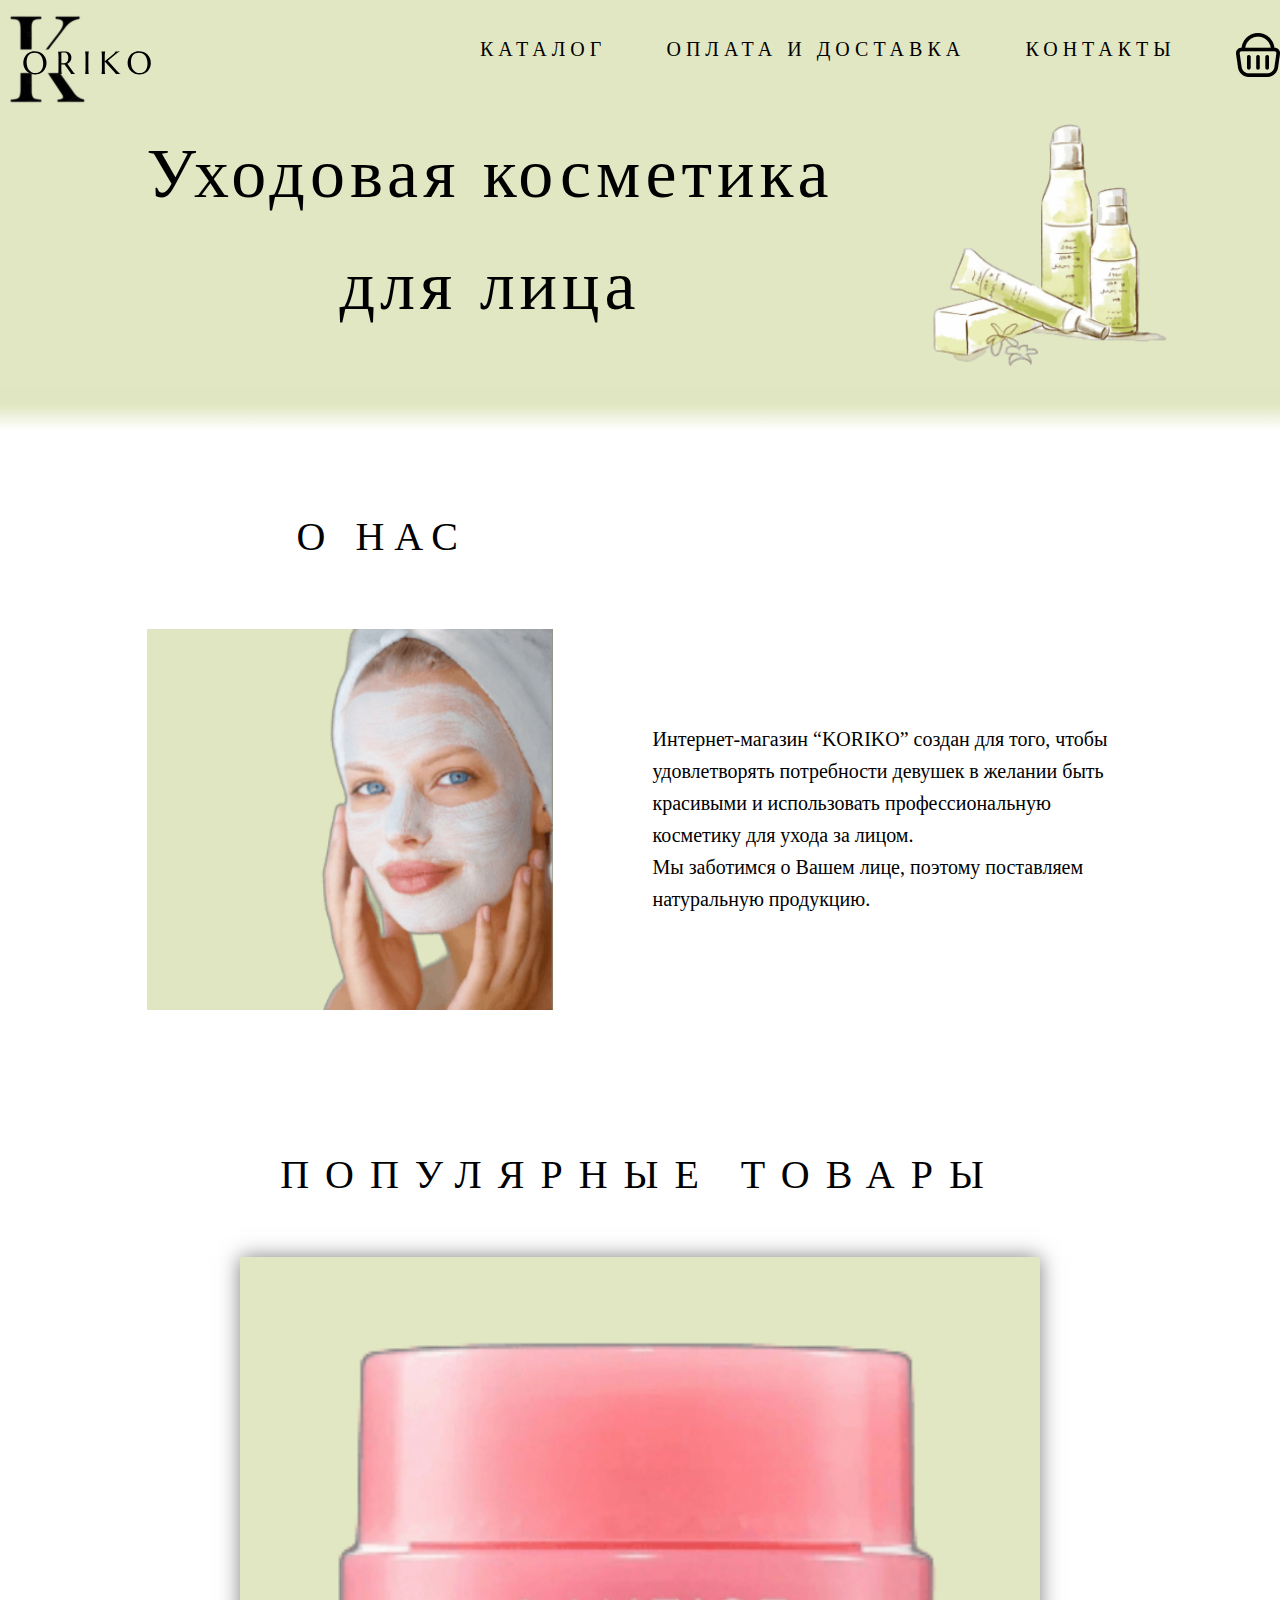
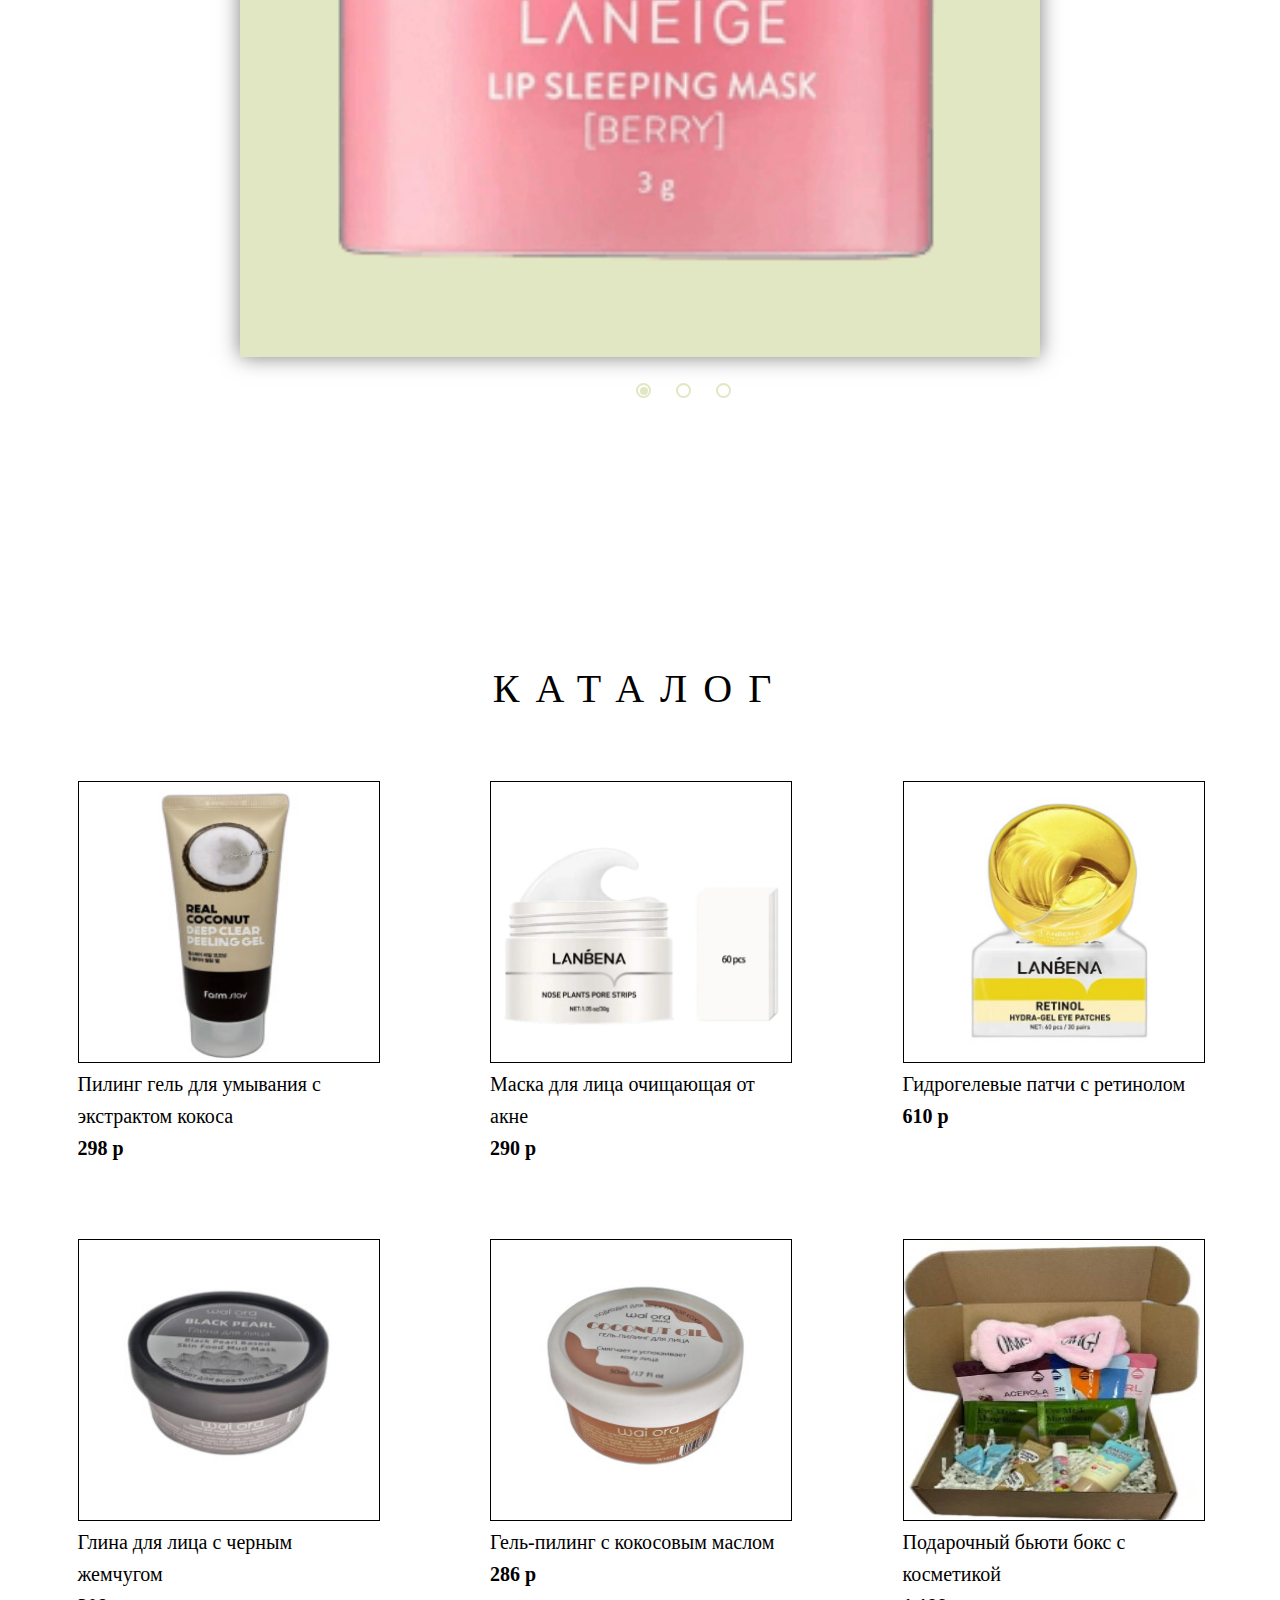
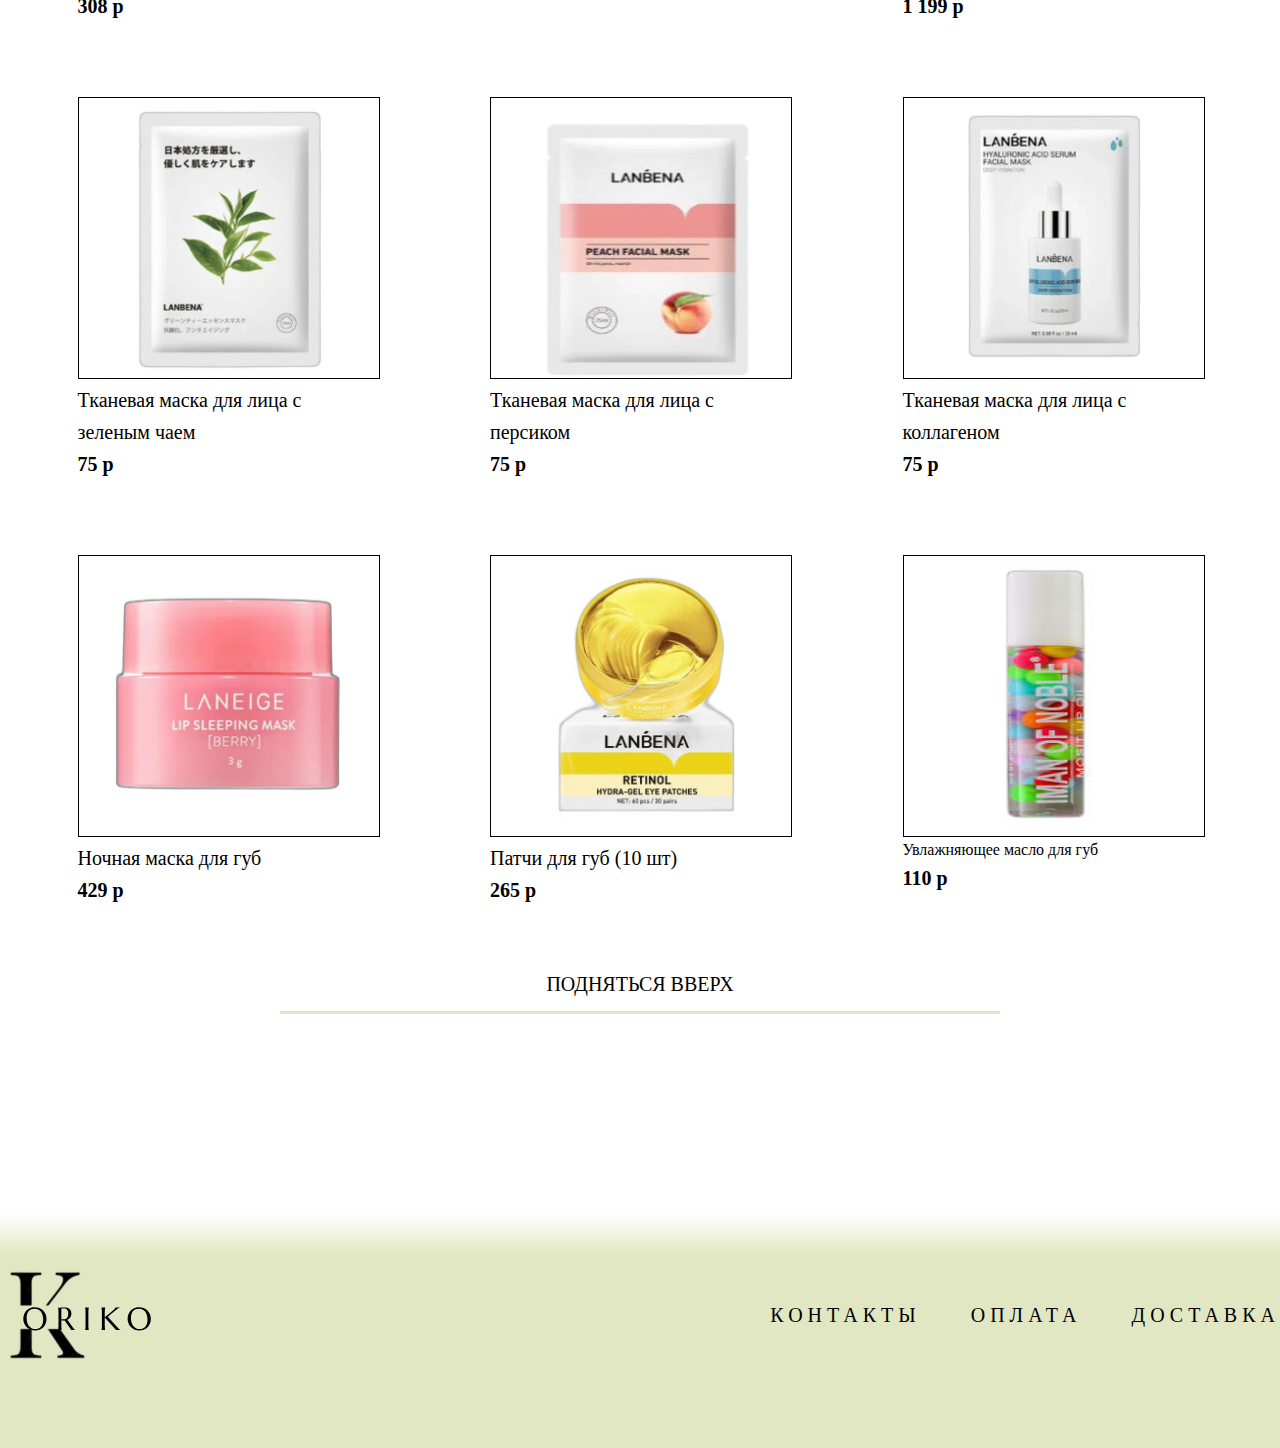
==== commit 90801812: "Update index.html" ====
--- a/index.html
+++ b/index.html
@@ -202,7 +202,7 @@
                     <img src="icons/logo.svg" alt="Logo">
                 </div>
                 <div class="footer-section__right-wrapper">
-                    <a href="contacts.html" class="nav-menu__link">Контакт</a>
+                    <a href="contacts.html" class="nav-menu__link">Контакты</a>
                     <a href="payment.html" class="nav-menu__link">Оплата</a>
                     <a href="payment.html" class="nav-menu__link">Доставка</a>
                 </div>
@@ -211,4 +211,4 @@
     </footer>
 </body>
 
-</html>+</html>
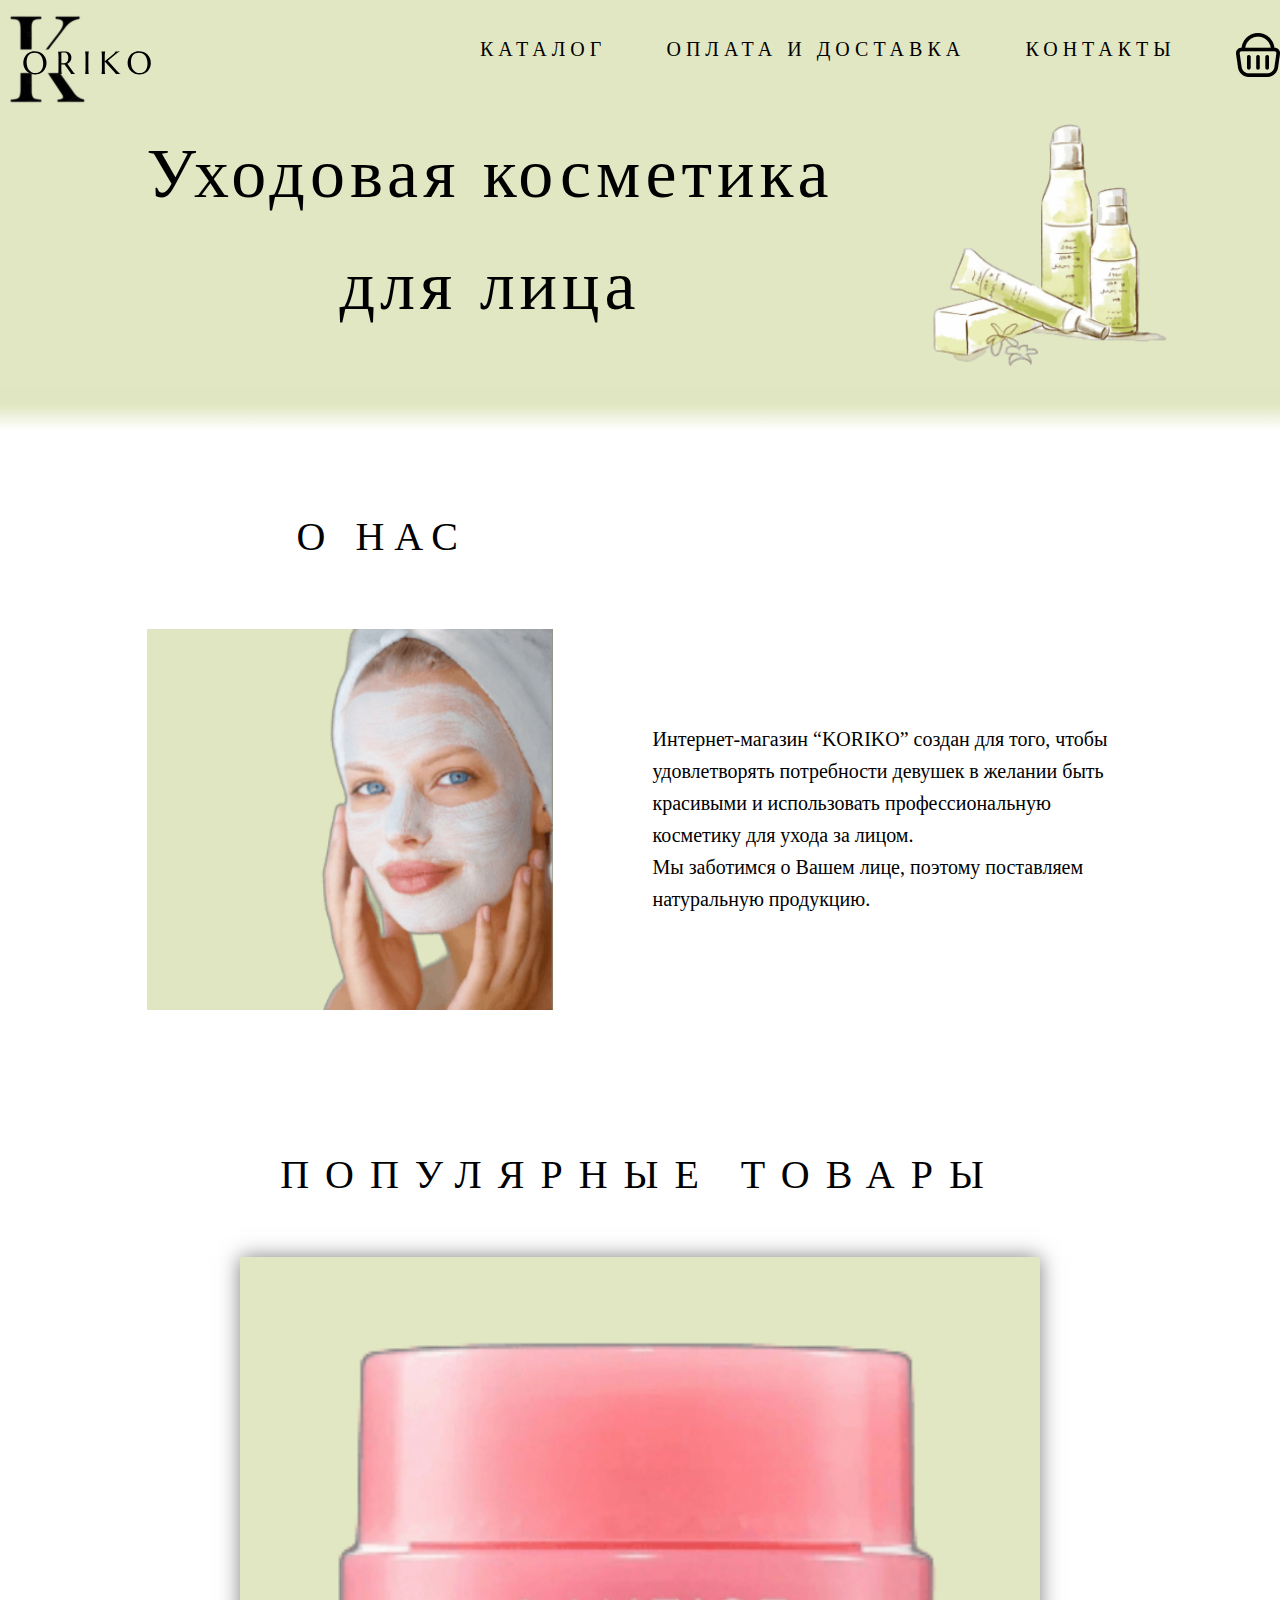
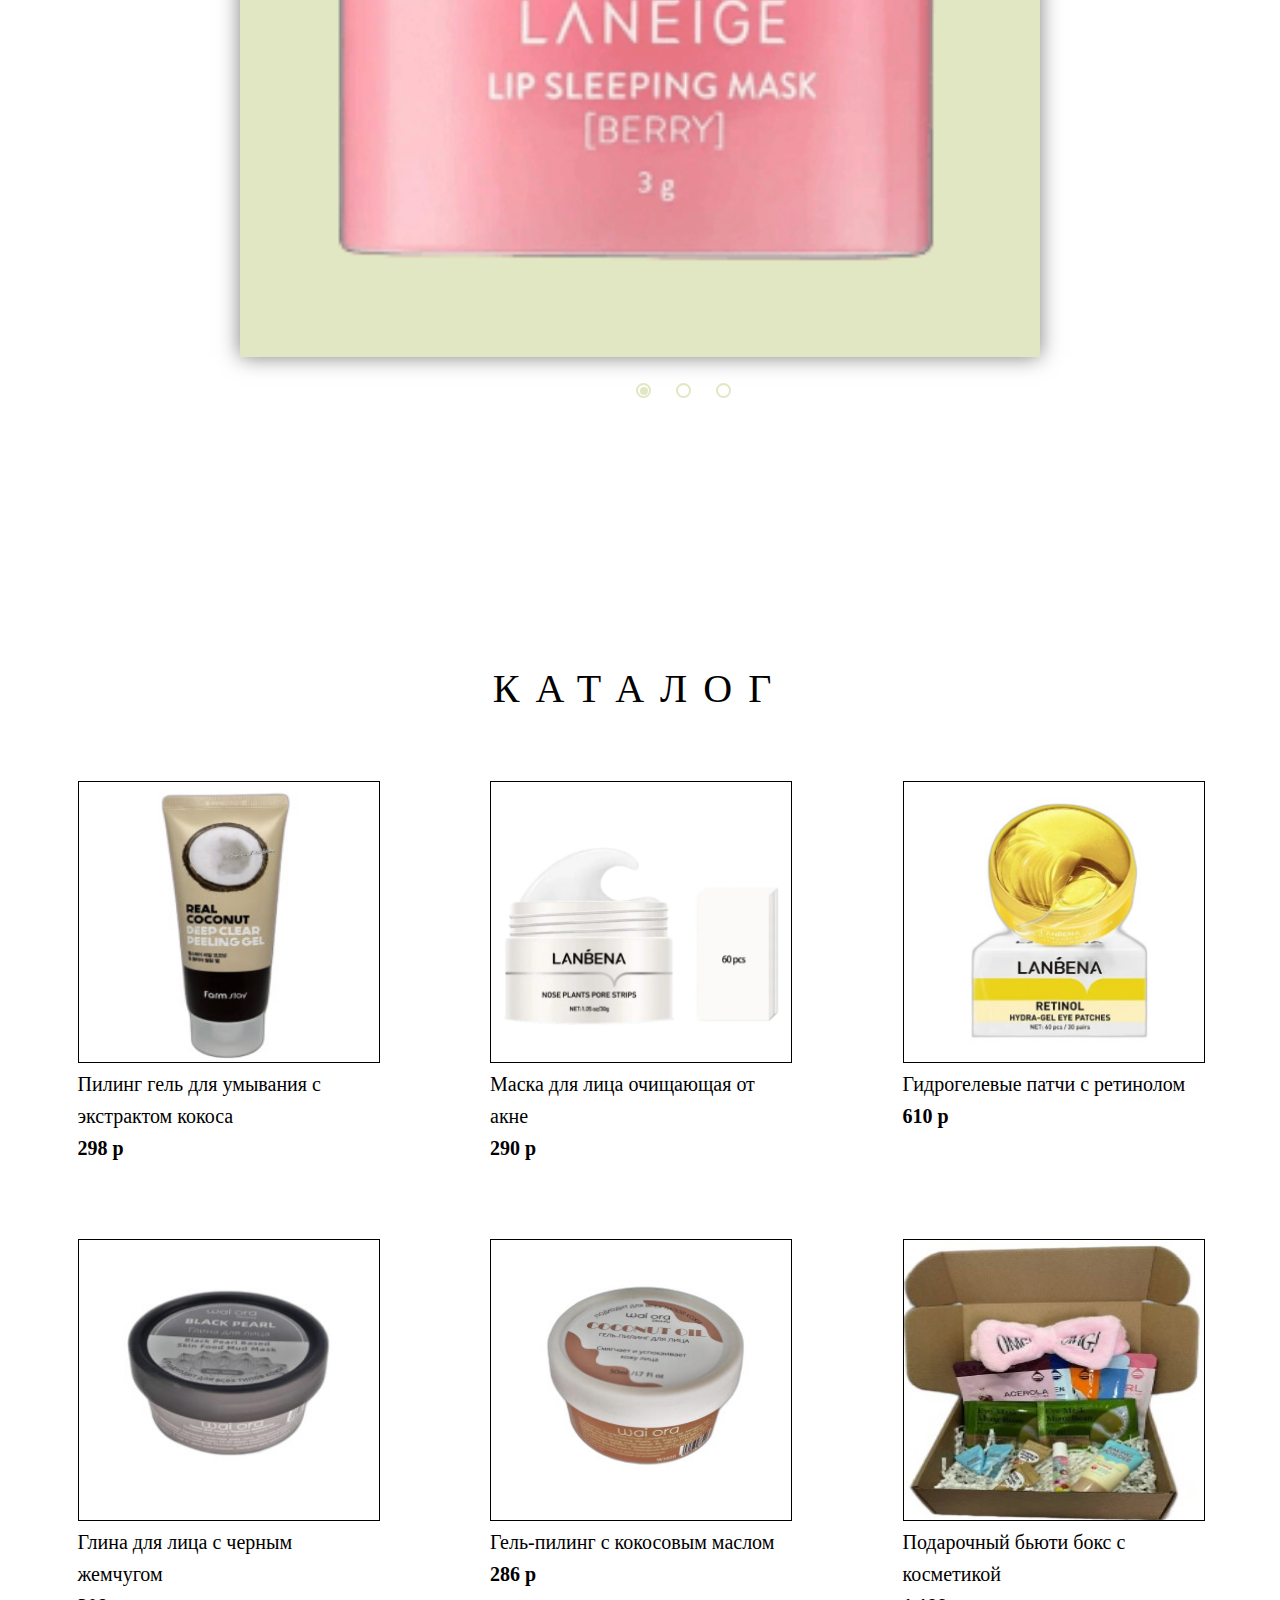
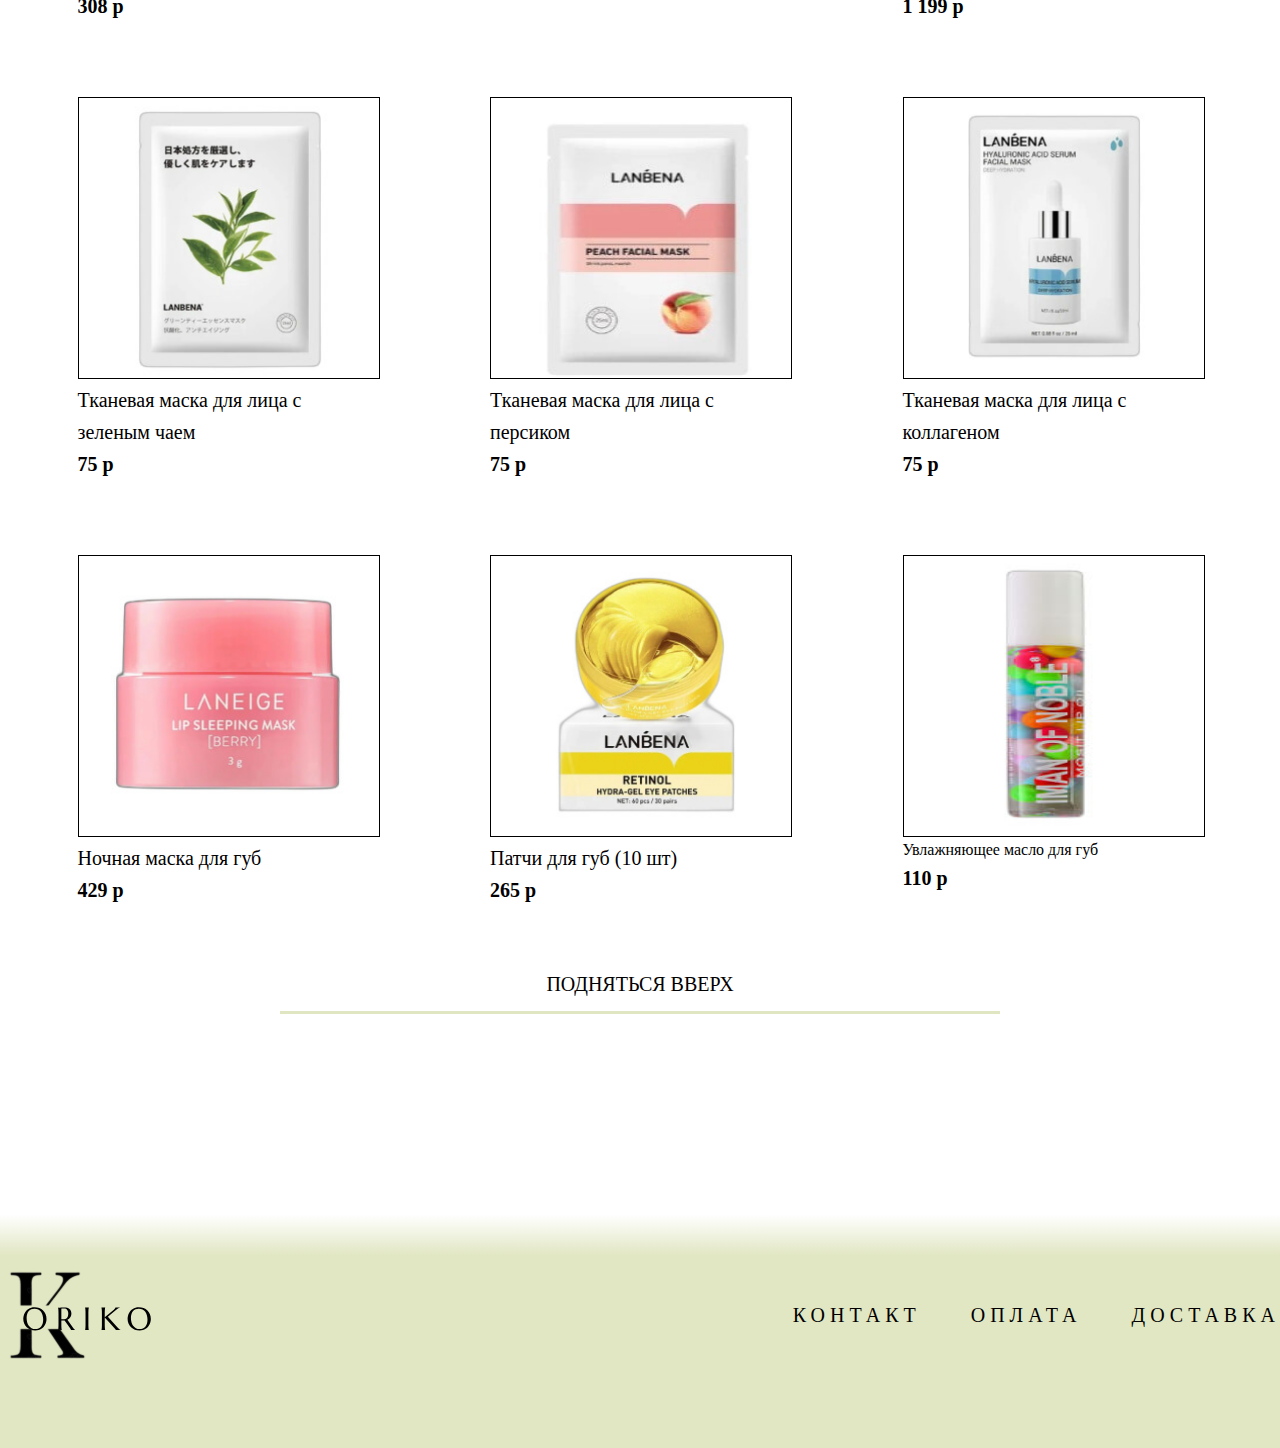
==== commit acb31f97: "Add files via upload" ====
--- a/index.html
+++ b/index.html
@@ -114,8 +114,10 @@
                 <div class="fourth-section__product">
                     <div class="fourth-section__product-inner"><img src="img/пилинг.jpg" alt=""
                             class="fourth-section__logo"></div>
-                    <p class="fourth-section__product-name">Пилинг гель для умывания с экстрактом кокоса</p>
-                    <p class="fourth-section__product-price">298 р</p>
+                    <a href="session1.html">
+                        <p class="fourth-section__product-name">Пилинг гель для умывания с экстрактом кокоса</p>
+                        <p class="fourth-section__product-price">298 р</p>
+                    </a>
                 </div>
                 <div class="fourth-section__product">
                     <div class="fourth-section__product-inner"><img src="img/маска в баночке.jpg" alt=""
@@ -202,7 +204,7 @@
                     <img src="icons/logo.svg" alt="Logo">
                 </div>
                 <div class="footer-section__right-wrapper">
-                    <a href="contacts.html" class="nav-menu__link">Контакты</a>
+                    <a href="contacts.html" class="nav-menu__link">Контакт</a>
                     <a href="payment.html" class="nav-menu__link">Оплата</a>
                     <a href="payment.html" class="nav-menu__link">Доставка</a>
                 </div>
@@ -211,4 +213,4 @@
     </footer>
 </body>
 
-</html>
+</html>--- a/css/style.css
+++ b/css/style.css
@@ -1 +1 @@
-@charset "UTF-8";body{margin:0;font-family:Playfair Display SC;line-height:1.6;box-sizing:border-box;display:flex;flex-direction:column;align-items:center;min-height:100vh}*:before,*:after{box-sizing:border-box}h1,h2,h3,h4,h5,h6{margin:0}.container{max-width:1980px}main{width:100%;display:flex;flex-direction:column;align-items:center;flex-grow:1}a{text-decoration:none}.header-section{width:100%;position:relative;top:0;left:0;right:0;background:#E1E7C2;margin-bottom:75px;display:flex;flex-direction:column;align-items:center}.header-section__gradient{width:100%;height:41.907px;background:linear-gradient(180deg,#E1E6C2 40.1%,#FFF 100%)}.header-section__gradient-2{width:100%;height:41.907px;background:linear-gradient(180deg,#FFF 0,#E1E6C2 100%)}.header-section__container{display:flex;flex-direction:column;align-items:center}.header-section__inner{max-width:1440px;display:flex;width:100vw;justify-content:space-between;align-items:center;gap:20px}.header-section__logo{display:flex;align-items:center;width:153px;height:auto}.burger-menu{display:none}.burger{display:block;cursor:pointer;margin-right:20px}.burger span{display:block;width:50px;height:6px;margin:5px;background:#000000;transition:all 0.3s;border-radius:90px}#burger-toggle{display:none}#burger-toggle:checked + .burger span:nth-child(1){transform:rotate(45deg) translate(6px,6px)}#burger-toggle:checked + .burger span:nth-child(2){opacity:0}#burger-toggle:checked + .burger span:nth-child(3){transform:rotate(-45deg) translate(6px,-6px)}.menu{display:none;background:rgba(225,231,194,0.9450980392);position:absolute;width:200px;top:69px;right:0;z-index:99}.menu li{margin:30px 15px;text-align:center;margin-bottom:20px}.menu li a{font-size:16px;text-decoration:none;color:#000000}.menu ul{margin-top:70px}#burger-toggle:checked + .burger + .menu{display:block}.nav-menu{display:flex;justify-content:space-between;text-transform:uppercase;gap:50px;width:800px}.nav-menu__link{color:#000;text-align:center;font-family:Playfair Display SC;text-decoration:none;font-size:20px;font-style:normal;font-weight:400;line-height:128.3% 25.66px;letter-spacing:5px;text-transform:uppercase;transition:color 0.2s linear;display:inline-block;vertical-align:top;letter-spacing:5px;white-space:nowrap}.nav-menu__link:hover{color:#6c996f}.nav-menu__link:hover:after{opacity:1}.intro-foto{width:300px;height:auto}.main-section__container{display:flex;justify-content:center;flex-direction:column}.main-section__intro{display:flex;justify-content:space-evenly}.main-section__intro__title{color:#000;text-align:center;font-family:Playfair Display SC;max-width:800px;font-size:70px;font-style:normal;font-weight:400;line-height:128.3% 25.66px;letter-spacing:5px}.main-section__intro__title-text{display:flex;align-items:center;color:#000;font-family:Playfair Display SC;font-size:45px;font-style:normal;font-weight:400;line-height:128.3% 46.188px;letter-spacing:9px}.main-section__intro__title-text-2{color:#000;font-family:Playfair Display SC;font-size:48px;font-style:normal;font-weight:400;line-height:128.3% 61.584px;letter-spacing:12px;text-transform:uppercase}.main-section__intro__title-text-3{color:#494E2D;font-family:Playfair Display SC;font-size:48px;font-style:normal;font-weight:400;line-height:128.3% 61.584px;letter-spacing:12px;text-transform:uppercase}.main-section__intro__title-text-4{color:#000;font-family:Playfair Display SC;font-size:48px;font-style:normal;font-weight:400;line-height:128.3% 61.584px;letter-spacing:12px;text-transform:uppercase;padding-left:194px}.second-section{display:flex;justify-content:center;align-items:center}.second-section__container{display:flex;justify-content:center;flex-direction:column}.second-section__wrapper{display:flex;color:#000;font-family:Playfair Display SC;font-size:40px;font-style:normal;font-weight:400;line-height:128.3% 51.32px;letter-spacing:10px;padding-left:150px}.second-section__flex{display:flex;justify-content:space-around;max-width:1200px;align-items:center;gap:100px;padding-top:60px}.second-section__block{width:406px;height:381px;background:#E1E6C2}.second-section__foto{width:auto;height:381px;padding-left:171px}.second-section__text{color:#000;font-family:Montserrat;font-size:20px;font-style:normal;font-weight:400;line-height:136.5% 27.3px;width:481px}.third-section__title{color:#000;text-align:center;font-family:Playfair Display SC;font-size:40px;font-style:normal;font-weight:400;line-height:128.3% 51.32px;letter-spacing:16px;text-transform:uppercase;margin-top:133px}.third-section__block{background:#000;width:100px;height:150px}.third-section__wrapper{margin-bottom:50px}.slide1{background-image:url(../img/губы.png);background-repeat:no-repeat;background-position:center center;background-size:cover}.slide2{background-image:url(../img/сыворотка.png);background-repeat:no-repeat;background-position:center center;background-size:cover}.slide3{background-image:url(../img/гель.png);background-repeat:no-repeat;background-position:center center;background-size:cover}.wrapper{height:auto;position:relative;width:auto}.wrapper > input{display:none}.wrapper .controls{left:48%;position:absolute}.wrapper label{cursor:pointer;display:inline-block;height:8px;margin:30px 12px 0 16px;position:relative;width:8px;border-radius:50%;transition:background ease-in-out 0.5s}.wrapper label:after{border:2px solid #E1E7C2;content:"";display:block;height:15px;left:-4px;position:absolute;top:-4px;width:15px;border-radius:50%}.wrapper label:hover,.wrapper #slide1:checked ~ .controls label:nth-of-type(1),.wrapper #slide2:checked ~ .controls label:nth-of-type(2),.wrapper #slide3:checked ~ .controls label:nth-of-type(3){background:#E1E7C2}.slider{background-color:#E1E7C2;height:700px;overflow:hidden;position:relative;width:800px;box-shadow:0 0 20px rgba(0,0,0,0.5);margin:0 auto}.slider__text{color:#fff;margin-left:10px}.slides{height:inherit;opacity:0;position:absolute;width:inherit;z-index:0;transform:scale(1.5);transition:transform ease-in-out 0.5s,opacity ease-in-out 0.5s}#slide1:checked ~ .slider > .slide1,#slide2:checked ~ .slider > .slide2,#slide3:checked ~ .slider > .slide3{opacity:1;z-index:1;transform:scale(1)}.wrapper label:hover,#slide1:checked ~ .controls label:nth-of-type(1),#slide2:checked ~ .controls label:nth-of-type(2),#slide3:checked ~ .controls label:nth-of-type(3){background:#ddd}.slide-photo{display:none}.fourth-section{display:flex;flex-direction:column;justify-content:center;align-items:center;margin-bottom:200px}.fourth-section__container{display:flex;justify-content:space-evenly;gap:75px;flex-wrap:wrap;max-width:1200px}.fourth-section__title{color:#000;text-align:center;font-family:Playfair Display SC;font-size:40px;font-style:normal;font-weight:400;line-height:128.3% 51.32px;letter-spacing:16px;margin:300px 0 60px 0;padding:0}.fourth-section__product{max-width:300px}.fourth-section__product-inner{display:flex;justify-content:center;align-items:center;border:1px solid #000;width:300px;height:280px}.fourth-section__product-name{color:#000;font-family:Montserrat;font-size:20px;font-style:normal;font-weight:400;line-height:128.3% 25.66px;margin-top:5px}.fourth-section__product-price{color:#000;font-family:Montserrat;font-size:20px;font-style:normal;font-weight:700;line-height:128.3% 25.66px}.fourth-section__logo{width:300px;height:280px}.fourth-section__upp-btn{width:60%;display:flex;flex-direction:column;align-items:center;border-bottom:3px solid #E1E6C2;margin-top:60px;padding-bottom:10px}.fourth-section__upp-btn p{font-size:22px}.fourth-section__upp-btn p a{text-decoration:none;color:#000;font-family:Montserrat;font-size:20px;font-style:normal;font-weight:400;line-height:128.3% 25.66px;text-transform:uppercase}.payment-section .section-1{width:100vw;display:flex;justify-content:space-between;align-items:center;max-width:1440px;margin-bottom:100px}.payment-section .section-1__wrapper{display:flex;flex-direction:column;align-items:center;width:350px;height:122px;text-align:center}.payment-section .section-1__wrapper p:last-child{width:220px}.payment-section .section-1__strip{width:340px}.payment-section .section-1__title{color:#000;text-align:center;font-family:Montserrat;font-size:30px;font-style:normal;font-weight:400;line-height:128.3% 25.66px;letter-spacing:0.2px}.payment-section .section-1__strip{width:373.001px;height:0}.payment-section .section-1__text{color:#000;text-align:center;font-family:Montserrat;font-size:24px;font-style:normal;font-weight:400;line-height:128.3% 30.792px;letter-spacing:0.24px}.section-2{display:flex;justify-content:space-between;align-items:center;width:100vw;max-width:1440px}.section-2__wrapper{display:flex;justify-content:space-around;flex-direction:column;align-items:center;width:500px}.section-2__text{color:#000;text-align:center;font-family:Montserrat;font-size:35px;font-style:normal;font-weight:400;line-height:128.3% 30.792px;letter-spacing:6px}.session-section{margin:auto;width:800px}.session-section__container{display:flex;margin-top:20px}.session-section__text{display:flex;flex-direction:column;margin:10px 0 0 15px;font-size:18px}.session-section__text .title{color:#000;font-family:Montserrat;font-size:32px;font-style:normal;font-weight:400;line-height:136.5% 43.68px;text-transform:uppercase;margin-bottom:10px}.session-section__text .title span{font-size:56px}.session-section__text-mini{color:#000;font-family:Montserrat;font-size:20px;font-style:normal;font-weight:400;line-height:136.5% 27.3px;margin-bottom:10px}.session-section img{align-items:center;width:364px;height:364px;border-radius:20px}.session-section button{width:315px;height:67px;border-radius:56px;border:0;background:#C8D095}.section-3{display:flex;flex-direction:column;gap:20px}.section-3__product{display:flex;border-bottom:1px solid #000;border-top:1px solid #000;width:100%;justify-content:space-between}.section-3__product-info{display:flex;margin:20px 0}.section-3__product-info img{border:1px solid #000;margin-right:20px}.section-3__product-price{margin:20px 0;width:400px;display:flex;justify-content:space-around;align-items:center}.section-3__product-price p{color:#000;text-align:center;font-family:Montserrat;font-size:25px;font-style:normal;font-weight:700}.section-3__product-price p:last-child{font-size:30px}.section-3__title{color:#000;font-family:Montserrat;font-style:normal;font-weight:400;line-height:128.3% 25.66px;padding:15px;width:250px;font-size:24px;line-height:24px}.section-3__wrapper{width:70%;display:flex;justify-content:right}.section-3__wrapper-summa{color:#000;text-align:right;font-family:Montserrat;font-size:32px;font-style:normal;font-weight:700;line-height:128.3% 41.056px}.section-3__button{height:70px;font-size:32px;border-radius:31px;border:0;background:#C8D095;margin:30px}.section-3__button a{color:#000}.wrapper-form{list-style-type:none;padding:0}.wrapper-form__title{display:flex;align-items:center;color:#000;font-family:Playfair Display SC;font-size:50px;font-style:normal;font-weight:400;line-height:128.3% 41.056px;letter-spacing:0.32px;text-transform:uppercase}.wrapper-form__button{width:100%;height:70px;font-size:32px;border-radius:31px;border:0;background:#C8D095}.form-row{display:flex;justify-content:flex-end;padding:0.5em}.form-row > label{color:#000;font-family:Montserrat;font-size:24px;font-style:normal;font-weight:400;line-height:128.3% 30.792px;letter-spacing:0.24px;padding:0.5em 1em 0.5em 0;flex:1}.form-row > input{flex:2;width:270px;height:38px;flex-shrink:0;border-radius:34px;border:0;background:#D9D9D9;margin-right:10px;margin-bottom:10px}.form-row > input,.form-row button{padding:0.5em}.footer-section{width:100%;position:relative;top:0;left:0;right:0;height:192px;background:#E1E7C2;display:flex;justify-content:center}.footer-section__container{display:flex;justify-content:space-between}.footer-section__nav-menu{display:inline-block;flex-direction:column;color:#000;text-align:center;font-family:Playfair Display SC;font-size:20px;font-style:normal;font-weight:400;line-height:128.3% 25.66px}.footer-section__right-wrapper{display:flex;gap:50px}@media (max-width:1199px){.container{max-width:1025px} .header-section__inner{width:100vw} .payment-section .section-1__title{font-size:25px} .payment-section .section-1__text{font-size:20px} .payment-section .section-1__strip{width:285.001px}}@media (max-width:1024px){.fourth-section__container{gap:0} .logo{width:100px} .container{max-width:768px} .main-section__intro__title{font-size:40px} .second-section__flex{gap:20px} .section-2__text{font-size:30px}}@media (max-width:910px){.header-section__inner nav{display:none} .burger-menu{display:block} .slider{height:550px;width:650px} .wrapper .controls{left:44%} .second-section__foto{height:340px;padding-left:102px} .second-section__block{width:312px;height:342px} .second-section__text{width:425px} .payment-section .section-1__strip{width:215px} .section-2{flex-direction:column;gap:30px} .main-section__intro__title-text-4{padding-left:154px} .section-3__product{flex-direction:column;align-items:center} .section-3__product-info{flex-direction:column}}@media (max-width:767px){.second-section__flex{margin:0 auto;display:block;gap:20px} .slider{height:500px;width:500px} .wrapper .controls{left:43%} .footer-section__right-wrapper{flex-direction:column;gap:20px} .payment-section .section-1{flex-direction:column;align-items:center;width:100vw} .payment-section .section-1__title{font-size:20px;width:178px} .payment-section .section-1__wrapper{flex-direction:row;margin-bottom:100px;width:100vw;align-items:center} .payment-section .section-1__strip{width:1px;height:175px} .main-section__intro__title-text-2{font-size:35px} .main-section__intro__title-text-3{font-size:35px} .main-section__intro__title-text-4{font-size:35px;padding-left:88px} .form-row{padding:0;flex-direction:column}}@media (max-width:575px){.slide-photo{display:flex;flex-direction:column;align-items:center;gap:20px} .slide-photo img{border:1px solid #E1E6C2} .wrapper{display:none} .third-section__title{font-size:22px} .nav-menu__link{font-size:16px} .main-section__intro{flex-direction:column} .second-section__wrapper{font-size:35px;padding-left:10px} .second-section__text{width:300px} .payment-section .section-1__text{font-size:16px} .section-2__text{font-size:20px} .section-2__text img{width:32px} .main-section__intro__title-text-2{font-size:19px} .main-section__intro__title-text-3{font-size:20px} .main-section__intro__title-text-4{font-size:20px;padding-left:9px} .section-2__wrapper{width:300px} .section-3__product-price{width:300px} .section-3__product-info img{margin-right:0} .main-section__intro__title-text{font-size:30px}}+@charset "UTF-8";body{margin:0;font-family:Playfair Display SC;line-height:1.6;box-sizing:border-box;display:flex;flex-direction:column;align-items:center;min-height:100vh}*:before,*:after{box-sizing:border-box}h1,h2,h3,h4,h5,h6{margin:0}.container{max-width:1980px}main{width:100%;display:flex;flex-direction:column;align-items:center;flex-grow:1}a{text-decoration:none}.header-section{width:100%;position:relative;top:0;left:0;right:0;background:#E1E7C2;margin-bottom:75px;display:flex;flex-direction:column;align-items:center}.header-section__gradient{width:100%;height:41.907px;background:linear-gradient(180deg,#E1E6C2 40.1%,#FFF 100%)}.header-section__gradient-2{width:100%;height:41.907px;background:linear-gradient(180deg,#FFF 0,#E1E6C2 100%)}.header-section__container{display:flex;flex-direction:column;align-items:center}.header-section__inner{max-width:1440px;display:flex;width:100vw;justify-content:space-between;align-items:center;gap:20px}.header-section__logo{display:flex;align-items:center;width:153px;height:auto}.burger-menu{display:none}.burger{display:block;cursor:pointer;margin-right:20px}.burger span{display:block;width:50px;height:6px;margin:5px;background:#000000;transition:all 0.3s;border-radius:90px}#burger-toggle{display:none}#burger-toggle:checked + .burger span:nth-child(1){transform:rotate(45deg) translate(6px,6px)}#burger-toggle:checked + .burger span:nth-child(2){opacity:0}#burger-toggle:checked + .burger span:nth-child(3){transform:rotate(-45deg) translate(6px,-6px)}.menu{display:none;background:rgba(225,231,194,0.9450980392);position:absolute;width:200px;top:69px;right:0;z-index:99}.menu li{margin:30px 15px;text-align:center;margin-bottom:20px}.menu li a{font-size:16px;text-decoration:none;color:#000000}.menu ul{margin-top:70px}#burger-toggle:checked + .burger + .menu{display:block}.nav-menu{display:flex;justify-content:space-between;text-transform:uppercase;gap:50px;width:800px}.nav-menu__link{color:#000;text-align:center;font-family:Playfair Display SC;text-decoration:none;font-size:20px;font-style:normal;font-weight:400;line-height:128.3% 25.66px;letter-spacing:5px;text-transform:uppercase;transition:color 0.2s linear;display:inline-block;vertical-align:top;letter-spacing:5px;white-space:nowrap}.nav-menu__link:hover{color:#6c996f}.nav-menu__link:hover:after{opacity:1}.intro-foto{width:300px;height:auto}.main-section__container{display:flex;justify-content:center;flex-direction:column}.main-section__intro{display:flex;justify-content:space-evenly}.main-section__intro__title{color:#000;text-align:center;font-family:Playfair Display SC;max-width:800px;font-size:70px;font-style:normal;font-weight:400;line-height:128.3% 25.66px;letter-spacing:5px}.main-section__intro__title-text{display:flex;align-items:center;color:#000;font-family:Playfair Display SC;font-size:45px;font-style:normal;font-weight:400;line-height:128.3% 46.188px;letter-spacing:9px}.main-section__intro__title-text-2{color:#000;font-family:Playfair Display SC;font-size:48px;font-style:normal;font-weight:400;line-height:128.3% 61.584px;letter-spacing:12px;text-transform:uppercase}.main-section__intro__title-text-3{color:#494E2D;font-family:Playfair Display SC;font-size:48px;font-style:normal;font-weight:400;line-height:128.3% 61.584px;letter-spacing:12px;text-transform:uppercase}.main-section__intro__title-text-4{color:#000;font-family:Playfair Display SC;font-size:48px;font-style:normal;font-weight:400;line-height:128.3% 61.584px;letter-spacing:12px;text-transform:uppercase;padding-left:194px}.second-section{display:flex;justify-content:center;align-items:center}.second-section__container{display:flex;justify-content:center;flex-direction:column}.second-section__wrapper{display:flex;color:#000;font-family:Playfair Display SC;font-size:40px;font-style:normal;font-weight:400;line-height:128.3% 51.32px;letter-spacing:10px;padding-left:150px}.second-section__flex{display:flex;justify-content:space-around;max-width:1200px;align-items:center;gap:100px;padding-top:60px}.second-section__block{width:406px;height:381px;background:#E1E6C2}.second-section__foto{width:auto;height:381px;padding-left:171px}.second-section__text{color:#000;font-family:Montserrat;font-size:20px;font-style:normal;font-weight:400;line-height:136.5% 27.3px;width:481px}.third-section__title{color:#000;text-align:center;font-family:Playfair Display SC;font-size:40px;font-style:normal;font-weight:400;line-height:128.3% 51.32px;letter-spacing:16px;text-transform:uppercase;margin-top:133px}.third-section__block{background:#000;width:100px;height:150px}.third-section__wrapper{margin-bottom:50px}.slide1{background-image:url(../img/губы.png);background-repeat:no-repeat;background-position:center center;background-size:cover}.slide2{background-image:url(../img/сыворотка.png);background-repeat:no-repeat;background-position:center center;background-size:cover}.slide3{background-image:url(../img/гель.png);background-repeat:no-repeat;background-position:center center;background-size:cover}.wrapper{height:auto;position:relative;width:auto}.wrapper > input{display:none}.wrapper .controls{left:48%;position:absolute}.wrapper label{cursor:pointer;display:inline-block;height:8px;margin:30px 12px 0 16px;position:relative;width:8px;border-radius:50%;transition:background ease-in-out 0.5s}.wrapper label:after{border:2px solid #E1E7C2;content:"";display:block;height:15px;left:-4px;position:absolute;top:-4px;width:15px;border-radius:50%}.wrapper label:hover,.wrapper #slide1:checked ~ .controls label:nth-of-type(1),.wrapper #slide2:checked ~ .controls label:nth-of-type(2),.wrapper #slide3:checked ~ .controls label:nth-of-type(3){background:#E1E7C2}.slider{background-color:#E1E7C2;height:700px;overflow:hidden;position:relative;width:800px;box-shadow:0 0 20px rgba(0,0,0,0.5);margin:0 auto}.slider__text{color:#fff;margin-left:10px}.slides{height:inherit;opacity:0;position:absolute;width:inherit;z-index:0;transform:scale(1.5);transition:transform ease-in-out 0.5s,opacity ease-in-out 0.5s}#slide1:checked ~ .slider > .slide1,#slide2:checked ~ .slider > .slide2,#slide3:checked ~ .slider > .slide3{opacity:1;z-index:1;transform:scale(1)}.wrapper label:hover,#slide1:checked ~ .controls label:nth-of-type(1),#slide2:checked ~ .controls label:nth-of-type(2),#slide3:checked ~ .controls label:nth-of-type(3){background:#ddd}.slide-photo{display:none}.fourth-section{display:flex;flex-direction:column;justify-content:center;align-items:center;margin-bottom:200px}.fourth-section__container{display:flex;justify-content:space-evenly;gap:75px;flex-wrap:wrap;max-width:1200px}.fourth-section__title{color:#000;text-align:center;font-family:Playfair Display SC;font-size:40px;font-style:normal;font-weight:400;line-height:128.3% 51.32px;letter-spacing:16px;margin:300px 0 60px 0;padding:0}.fourth-section__product{max-width:300px}.fourth-section__product-inner{display:flex;justify-content:center;align-items:center;border:1px solid #000;width:300px;height:280px}.fourth-section__product-name{color:#000;font-family:Montserrat;font-size:20px;font-style:normal;font-weight:400;line-height:128.3% 25.66px;margin-top:5px}.fourth-section__product-price{color:#000;font-family:Montserrat;font-size:20px;font-style:normal;font-weight:700;line-height:128.3% 25.66px}.fourth-section__logo{width:300px;height:280px}.fourth-section__upp-btn{width:60%;display:flex;flex-direction:column;align-items:center;border-bottom:3px solid #E1E6C2;margin-top:60px;padding-bottom:10px}.fourth-section__upp-btn p{font-size:22px}.fourth-section__upp-btn p a{text-decoration:none;color:#000;font-family:Montserrat;font-size:20px;font-style:normal;font-weight:400;line-height:128.3% 25.66px;text-transform:uppercase}.payment-section .section-1{width:100vw;display:flex;justify-content:space-between;align-items:center;max-width:1440px;margin-bottom:100px}.payment-section .section-1__wrapper{display:flex;flex-direction:column;align-items:center;width:350px;height:122px;text-align:center}.payment-section .section-1__wrapper p:last-child{width:220px}.payment-section .section-1__strip{width:340px}.payment-section .section-1__title{color:#000;text-align:center;font-family:Montserrat;font-size:30px;font-style:normal;font-weight:400;line-height:128.3% 25.66px;letter-spacing:0.2px}.payment-section .section-1__strip{width:373.001px;height:0}.payment-section .section-1__text{color:#000;text-align:center;font-family:Montserrat;font-size:24px;font-style:normal;font-weight:400;line-height:128.3% 30.792px;letter-spacing:0.24px}.section-2{display:flex;justify-content:space-between;align-items:center;width:100vw;max-width:1440px}.section-2__wrapper{display:flex;justify-content:space-around;flex-direction:column;align-items:center;width:500px}.section-2__text{color:#000;text-align:center;font-family:Montserrat;font-size:35px;font-style:normal;font-weight:400;line-height:128.3% 30.792px;letter-spacing:6px}.session-section{margin:auto;width:800px}.session-section__container{display:flex;margin-top:20px}.session-section__text{display:flex;flex-direction:column;margin:10px 0 0 15px;font-size:18px}.session-section__text .title{color:#000;font-family:Montserrat;font-size:32px;font-style:normal;font-weight:400;line-height:136.5% 43.68px;text-transform:uppercase;margin-bottom:10px}.session-section__text .title span{font-size:56px}.session-section__text-mini{color:#000;font-family:Montserrat;font-size:20px;font-style:normal;font-weight:400;line-height:136.5% 27.3px;margin-bottom:10px}.session-section img{align-items:center;width:364px;height:364px;border-radius:20px}.session-section button{width:315px;height:67px;border-radius:56px;border:0;background:#C8D095}.section-3{display:flex;flex-direction:column;gap:20px}.section-3__product{display:flex;border-bottom:1px solid #000;border-top:1px solid #000;width:100%;justify-content:space-between}.section-3__product-info{display:flex;margin:20px 0}.section-3__product-info img{border:1px solid #000;margin-right:20px}.section-3__product-price{margin:20px 0;width:400px;display:flex;justify-content:space-around;align-items:center}.section-3__product-price p{color:#000;text-align:center;font-family:Montserrat;font-size:25px;font-style:normal;font-weight:700}.section-3__product-price p:last-child{font-size:30px}.section-3__title{color:#000;font-family:Montserrat;font-style:normal;font-weight:400;line-height:128.3% 25.66px;padding:15px;width:250px;font-size:24px;line-height:24px}.section-3__wrapper{width:70%;display:flex;justify-content:right}.section-3__wrapper-summa{color:#000;text-align:right;font-family:Montserrat;font-size:32px;font-style:normal;font-weight:700;line-height:128.3% 41.056px}.section-3__button{height:70px;font-size:32px;border-radius:31px;border:0;background:#C8D095;margin:30px}.section-3__button a{color:#000}.wrapper-form{list-style-type:none;padding:0}.wrapper-form__title{display:flex;align-items:center;color:#000;font-family:Playfair Display SC;font-size:50px;font-style:normal;font-weight:400;line-height:128.3% 41.056px;letter-spacing:0.32px;text-transform:uppercase}.wrapper-form__button{width:100%;height:70px;font-size:32px;border-radius:31px;border:0;background:#C8D095}.form-row{display:flex;justify-content:flex-end;padding:0.5em}.form-row > label{color:#000;font-family:Montserrat;font-size:24px;font-style:normal;font-weight:400;line-height:128.3% 30.792px;letter-spacing:0.24px;padding:0.5em 1em 0.5em 0;flex:1}.form-row > input{flex:2;width:270px;height:38px;flex-shrink:0;border-radius:34px;border:0;background:#D9D9D9;margin-right:10px;margin-bottom:10px}.form-row > input,.form-row button{padding:0.5em}.footer-section{width:100%;position:relative;top:0;left:0;right:0;height:192px;background:#E1E7C2;display:flex;justify-content:center}.footer-section__container{display:flex;justify-content:space-between}.footer-section__nav-menu{display:inline-block;flex-direction:column;color:#000;text-align:center;font-family:Playfair Display SC;font-size:20px;font-style:normal;font-weight:400;line-height:128.3% 25.66px}.footer-section__right-wrapper{display:flex;gap:50px}@media (max-width:1199px){.container{max-width:1025px} .header-section__inner{width:100vw} .payment-section .section-1__title{font-size:25px} .payment-section .section-1__text{font-size:20px} .payment-section .section-1__strip{width:285.001px}}@media (max-width:1024px){.fourth-section__container{gap:0} .logo{width:100px} .container{max-width:768px} .main-section__intro__title{font-size:40px} .second-section__flex{gap:20px} .section-2__text{font-size:30px}}@media (max-width:910px){.header-section__inner nav{display:none} .burger-menu{display:block} .slider{height:550px;width:650px} .wrapper .controls{left:44%} .second-section__foto{height:340px;padding-left:102px} .second-section__block{width:312px;height:342px} .second-section__text{width:425px} .payment-section .section-1__strip{width:215px} .section-2{flex-direction:column;gap:30px} .main-section__intro__title-text-4{padding-left:154px} .section-3__product{flex-direction:column;align-items:center} .section-3__product-info{flex-direction:column} .session-section__container{flex-direction:column;align-items:center} .session-section__text{align-items:center} .session-section{width:0}}@media (max-width:767px){.second-section__flex{margin:0 auto;display:block;gap:20px} .slider{height:500px;width:500px} .wrapper .controls{left:43%} .footer-section__right-wrapper{flex-direction:column;gap:20px} .payment-section .section-1{flex-direction:column;align-items:center;width:100vw} .payment-section .section-1__title{font-size:20px;width:178px} .payment-section .section-1__wrapper{flex-direction:row;margin-bottom:100px;width:100vw;align-items:center} .payment-section .section-1__strip{width:1px;height:175px} .main-section__intro__title-text-2{font-size:35px} .main-section__intro__title-text-3{font-size:35px} .main-section__intro__title-text-4{font-size:35px;padding-left:88px} .form-row{padding:0;flex-direction:column}}@media (max-width:575px){.slide-photo{display:flex;flex-direction:column;align-items:center;gap:20px} .slide-photo img{border:1px solid #E1E6C2} .wrapper{display:none} .third-section__title{font-size:22px} .nav-menu__link{font-size:16px} .main-section__intro{flex-direction:column} .second-section__wrapper{font-size:35px;padding-left:10px} .second-section__text{width:300px} .payment-section .section-1__text{font-size:16px} .section-2__text{font-size:20px} .section-2__text img{width:32px} .main-section__intro__title-text-2{font-size:19px} .main-section__intro__title-text-3{font-size:20px} .main-section__intro__title-text-4{font-size:20px;padding-left:9px} .section-2__wrapper{width:300px} .section-3__product-price{width:300px} .section-3__product-info img{margin-right:0} .main-section__intro__title-text{font-size:30px} .session-section button{width:300px} .session-section img{width:300px;height:300px}}